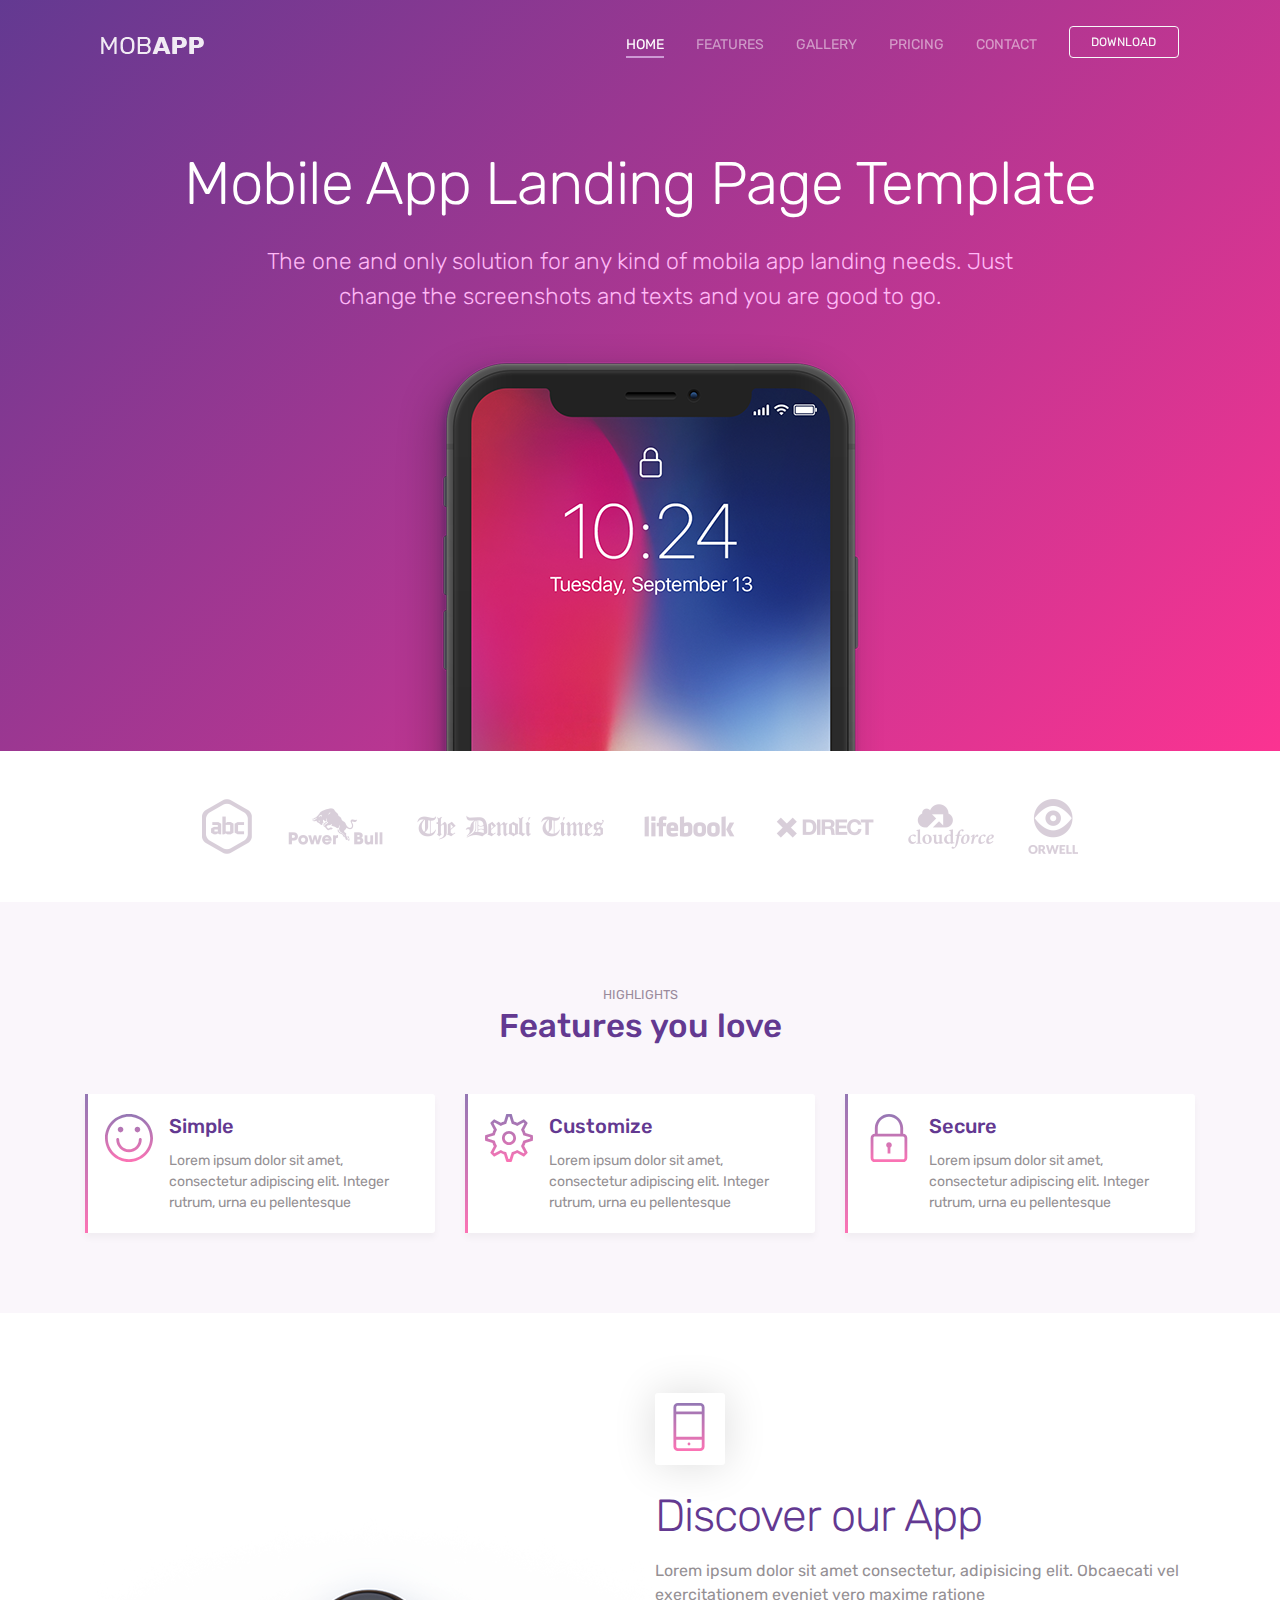
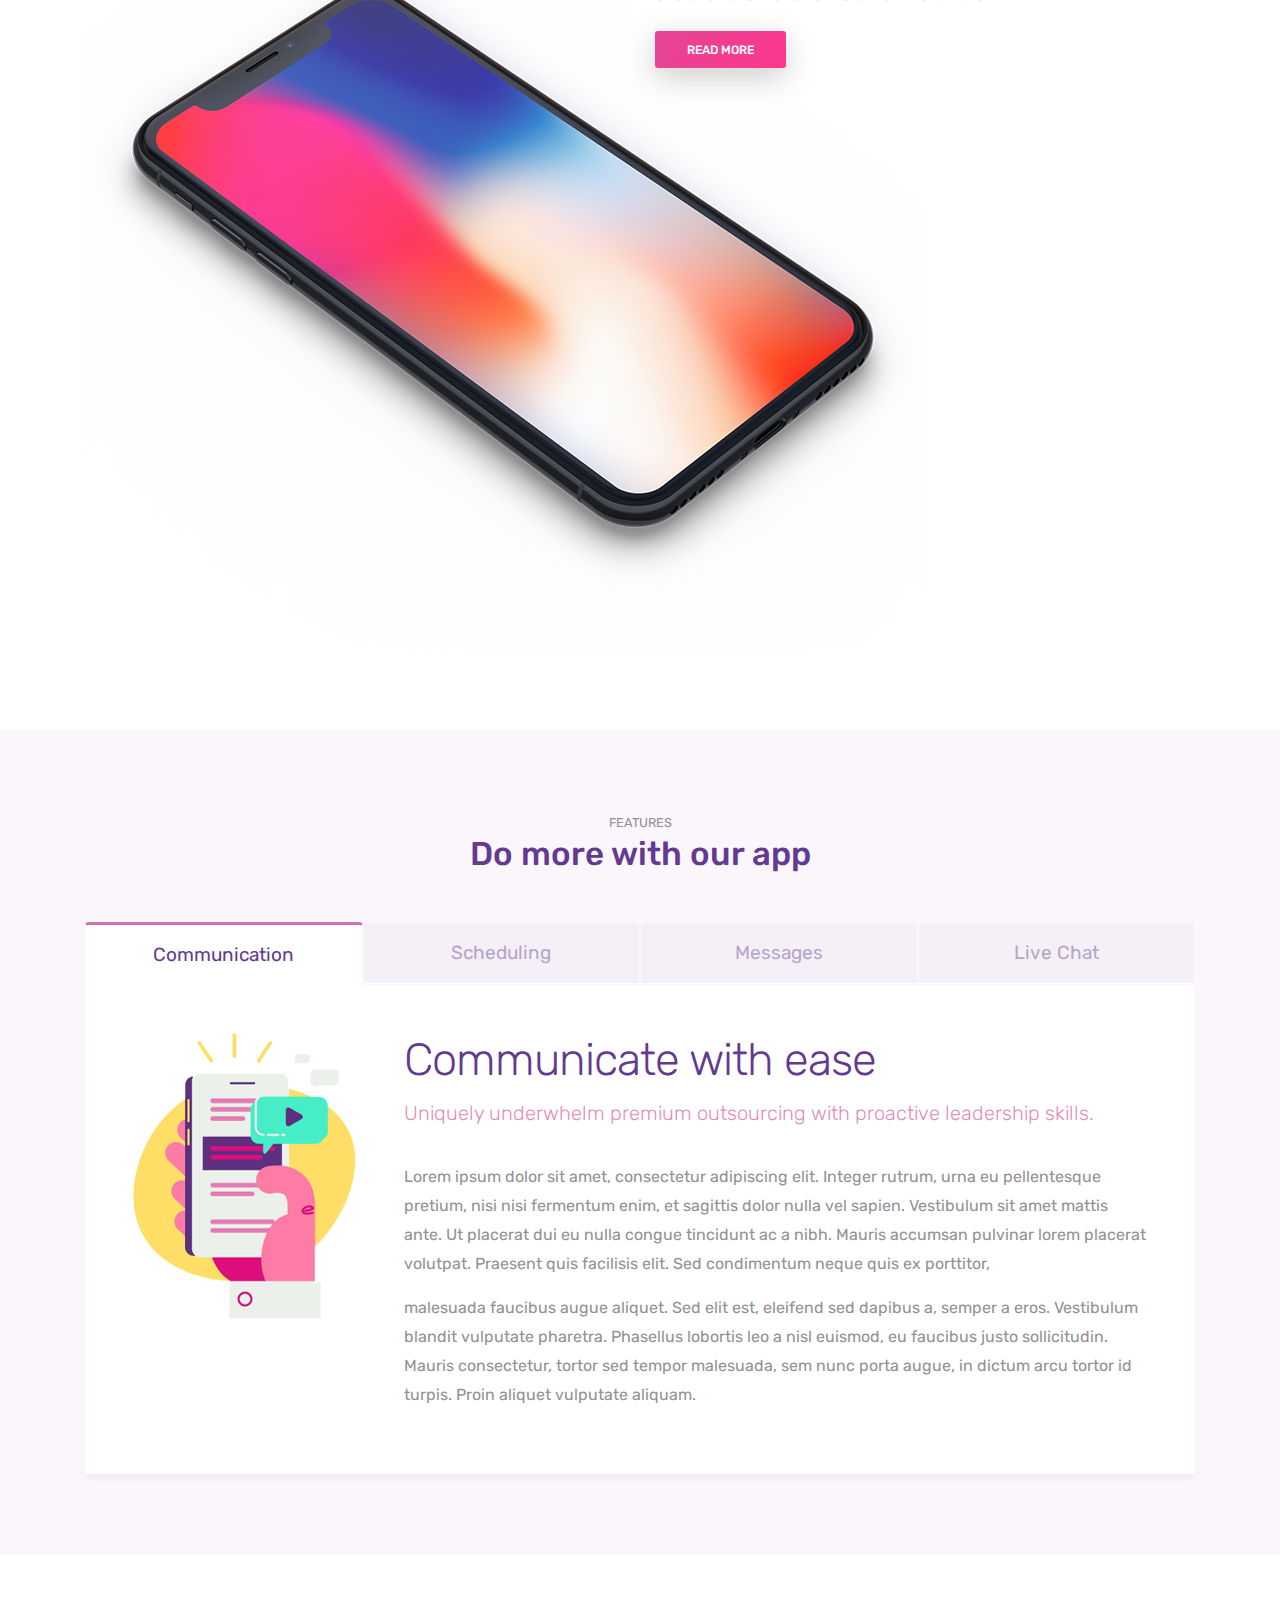
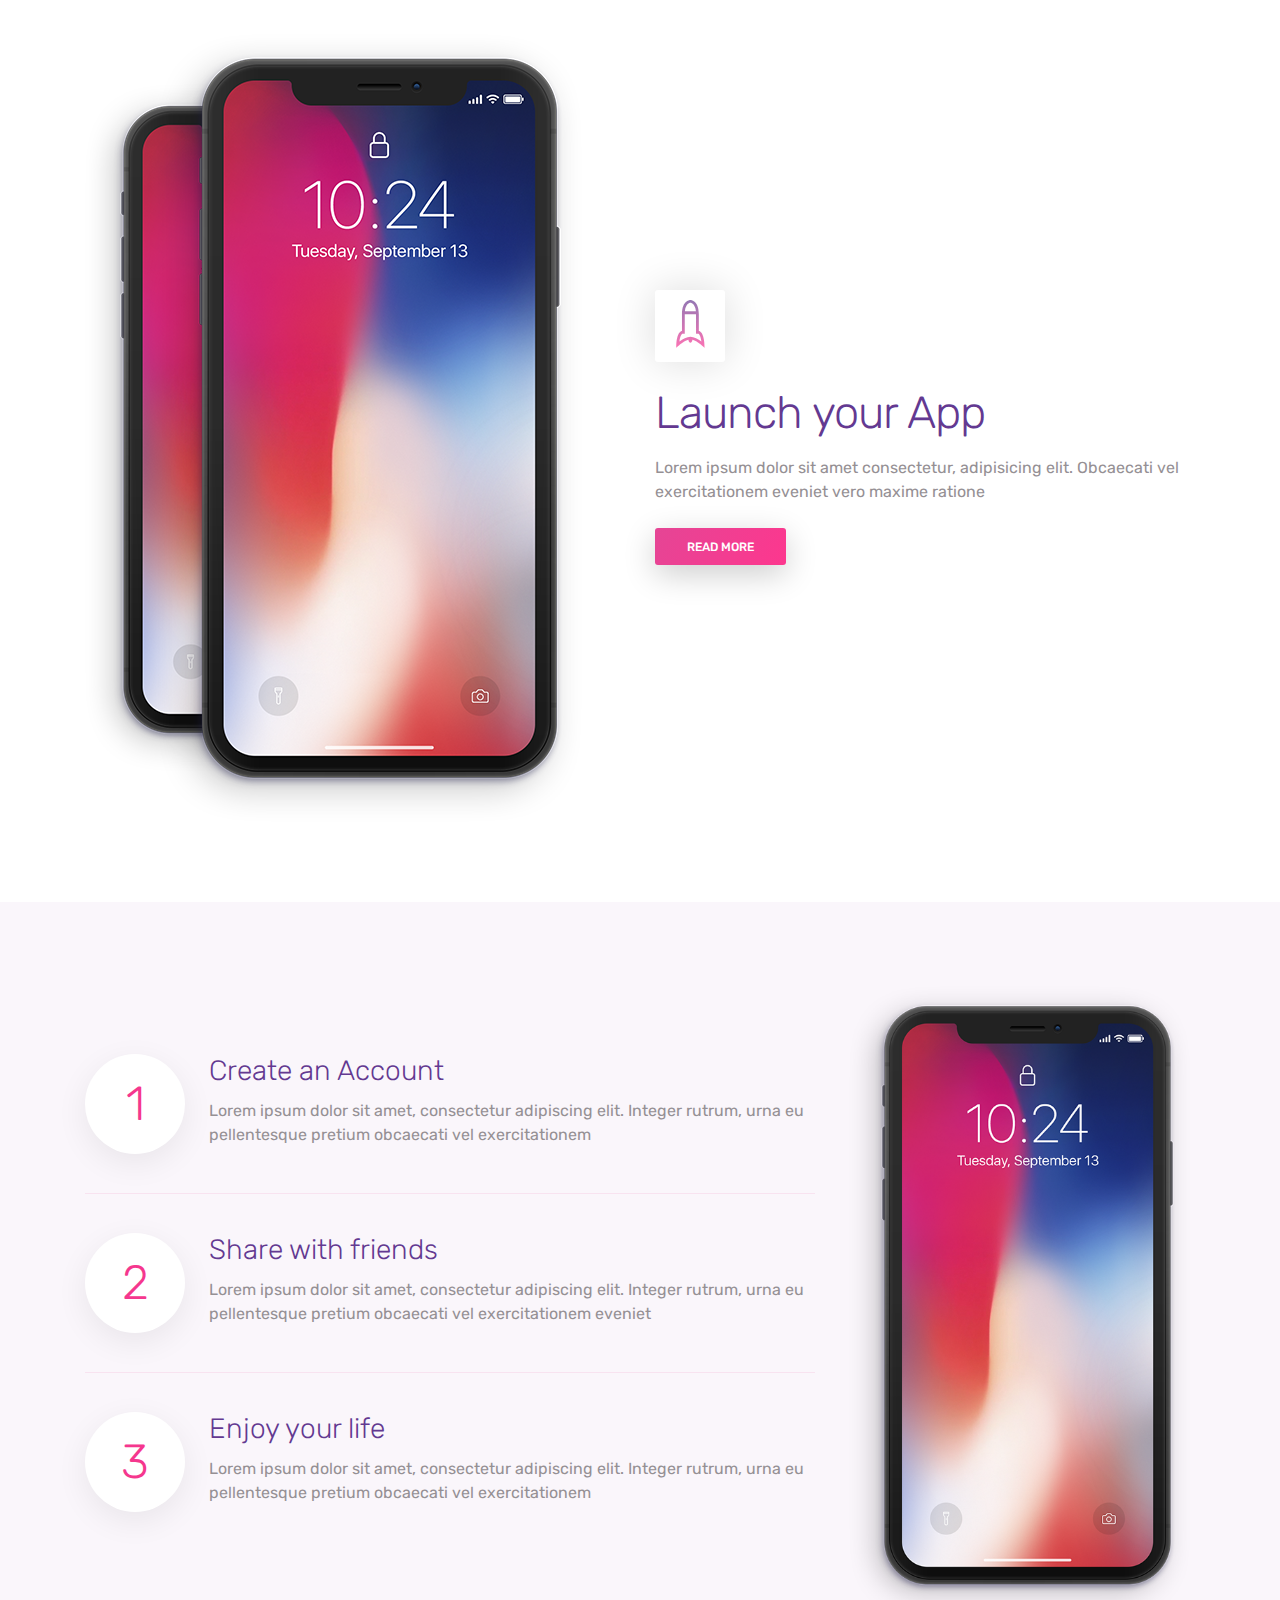
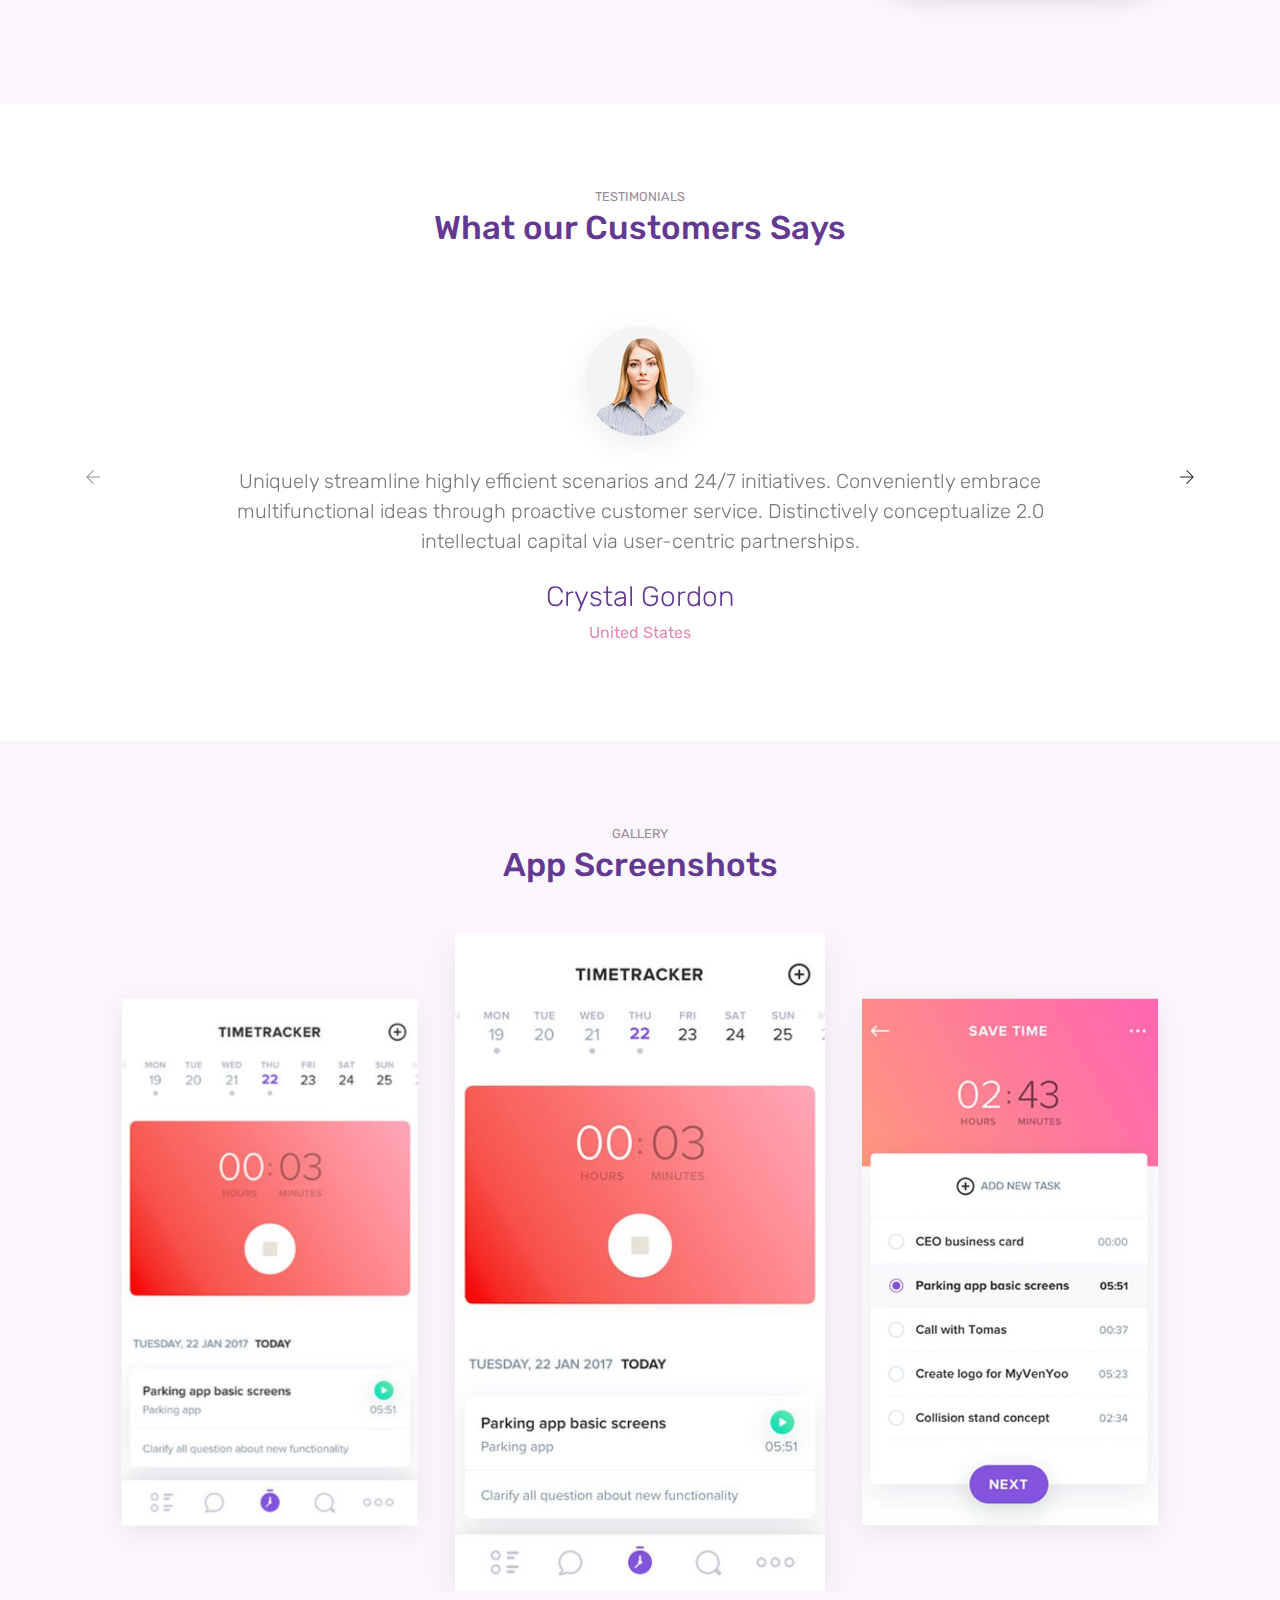
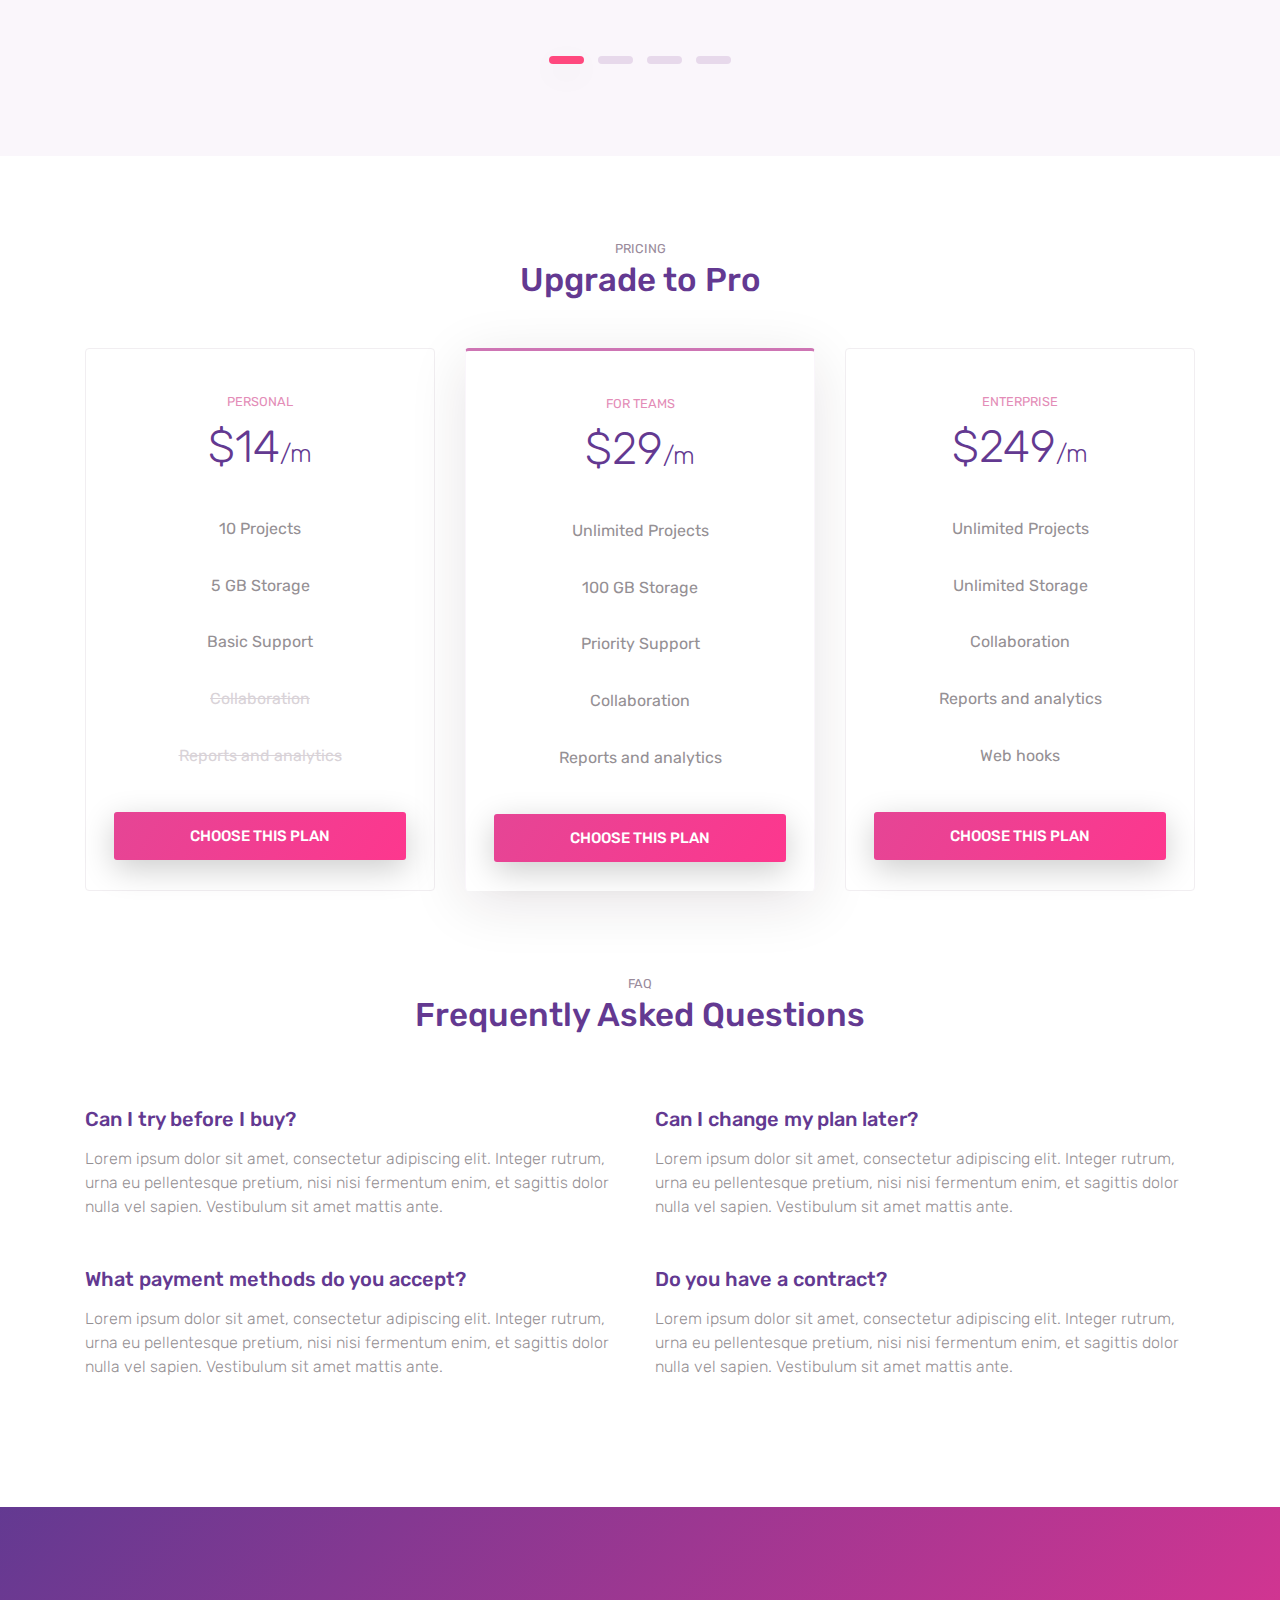
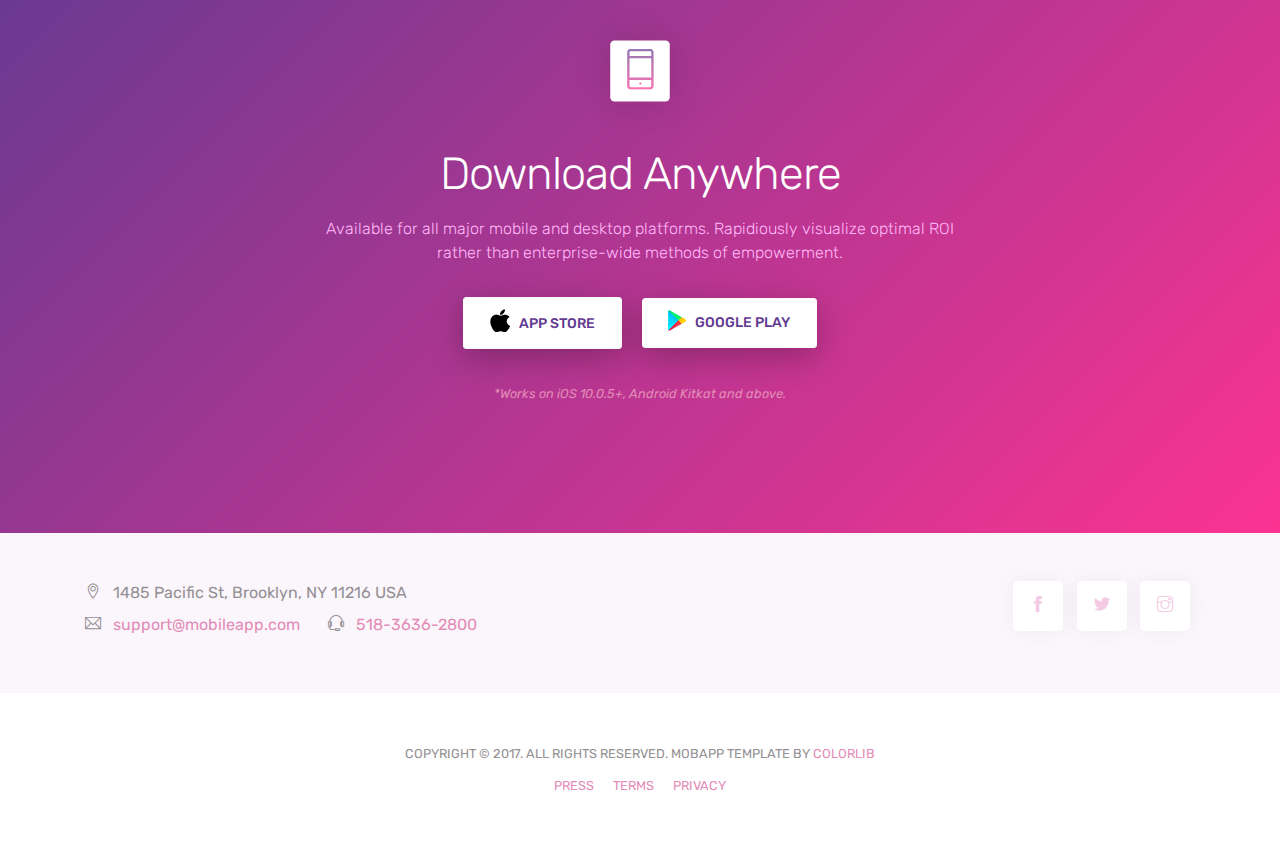
==== index.html @ cb09795a "updated" ====
<!doctype html>
<html lang="en">
<!--

Page    : index / MobApp
Version : 1.0
Author  : Colorlib
URI     : https://colorlib.com

 -->

<head>
    <title>MobApp - App Landing Page Template</title>
    <!-- Required meta tags -->
    <meta charset="utf-8">
    <meta name="viewport" content="width=device-width, initial-scale=1, shrink-to-fit=no">
    <meta name="description" content="Mobland - Mobile App Landing Page Template">
    <meta name="keywords" content="HTML5, bootstrap, mobile, app, landing, ios, android, responsive">

    <!-- Font -->
    <link rel="dns-prefetch" href="//fonts.googleapis.com">
    <link href="https://fonts.googleapis.com/css?family=Rubik:300,400,500" rel="stylesheet">

    <!-- Bootstrap CSS -->
    <link rel="stylesheet" href="css/bootstrap.min.css">
    <!-- Themify Icons -->
    <link rel="stylesheet" href="css/themify-icons.css">
    <!-- Owl carousel -->
    <link rel="stylesheet" href="css/owl.carousel.min.css">
    <!-- Main css -->
    <link href="css/style.css" rel="stylesheet">
</head>

<body data-spy="scroll" data-target="#navbar" data-offset="30">

    <!-- Nav Menu -->

    <div class="nav-menu fixed-top">
        <div class="container">
            <div class="row">
                <div class="col-md-12">
                    <nav class="navbar navbar-dark navbar-expand-lg">
                        <a class="navbar-brand" href="index.html"><img src="images/logo.png" class="img-fluid" alt="logo"></a> <button class="navbar-toggler" type="button" data-toggle="collapse" data-target="#navbar" aria-controls="navbar" aria-expanded="false" aria-label="Toggle navigation"> <span class="navbar-toggler-icon"></span> </button>
                        <div class="collapse navbar-collapse" id="navbar">
                            <ul class="navbar-nav ml-auto">
                                <li class="nav-item"> <a class="nav-link active" href="#home">HOME <span class="sr-only">(current)</span></a> </li>
                                <li class="nav-item"> <a class="nav-link" href="#features">FEATURES</a> </li>
                                <li class="nav-item"> <a class="nav-link" href="#gallery">GALLERY</a> </li>
                                <li class="nav-item"> <a class="nav-link" href="#pricing">PRICING</a> </li>
                                <li class="nav-item"> <a class="nav-link" href="#contact">CONTACT</a> </li>
                                <li class="nav-item"><a href="#" class="btn btn-outline-light my-3 my-sm-0 ml-lg-3">Download</a></li>
                            </ul>
                        </div>
                    </nav>
                </div>
            </div>
        </div>
    </div>


    <header class="bg-gradient" id="home">
        <div class="container mt-5">
            <h1>Mobile App Landing Page Template</h1>
            <p class="tagline">The one and only solution for any kind of mobila app landing needs. Just change the screenshots and texts and you are good to go. </p>
        </div>
        <div class="img-holder mt-3"><img src="images/iphonex.png" alt="phone" class="img-fluid"></div>
    </header>

    <div class="client-logos my-5">
        <div class="container text-center">
            <img src="images/client-logos.png" alt="client logos" class="img-fluid">
        </div>
    </div>

    <div class="section light-bg" id="features">


        <div class="container">

            <div class="section-title">
                <small>HIGHLIGHTS</small>
                <h3>Features you love</h3>
            </div>


            <div class="row">
                <div class="col-12 col-lg-4">
                    <div class="card features">
                        <div class="card-body">
                            <div class="media">
                                <span class="ti-face-smile gradient-fill ti-3x mr-3"></span>
                                <div class="media-body">
                                    <h4 class="card-title">Simple</h4>
                                    <p class="card-text">Lorem ipsum dolor sit amet, consectetur adipiscing elit. Integer rutrum, urna eu pellentesque </p>
                                </div>
                            </div>
                        </div>
                    </div>
                </div>
                <div class="col-12 col-lg-4">
                    <div class="card features">
                        <div class="card-body">
                            <div class="media">
                                <span class="ti-settings gradient-fill ti-3x mr-3"></span>
                                <div class="media-body">
                                    <h4 class="card-title">Customize</h4>
                                    <p class="card-text">Lorem ipsum dolor sit amet, consectetur adipiscing elit. Integer rutrum, urna eu pellentesque </p>
                                </div>
                            </div>
                        </div>
                    </div>
                </div>
                <div class="col-12 col-lg-4">
                    <div class="card features">
                        <div class="card-body">
                            <div class="media">
                                <span class="ti-lock gradient-fill ti-3x mr-3"></span>
                                <div class="media-body">
                                    <h4 class="card-title">Secure</h4>
                                    <p class="card-text">Lorem ipsum dolor sit amet, consectetur adipiscing elit. Integer rutrum, urna eu pellentesque </p>
                                </div>
                            </div>
                        </div>
                    </div>
                </div>
            </div>

        </div>



    </div>
    <!-- // end .section -->
    <div class="section">

        <div class="container">
            <div class="row">
                <div class="col-lg-6 offset-lg-6">
                    <div class="box-icon"><span class="ti-mobile gradient-fill ti-3x"></span></div>
                    <h2>Discover our App</h2>
                    <p class="mb-4">Lorem ipsum dolor sit amet consectetur, adipisicing elit. Obcaecati vel exercitationem eveniet vero maxime ratione </p>
                    <a href="#" class="btn btn-primary">Read more</a>
                </div>
            </div>
            <div class="perspective-phone">
                <img src="images/perspective.png" alt="perspective phone" class="img-fluid">
            </div>
        </div>

    </div>
    <!-- // end .section -->


    <div class="section light-bg">
        <div class="container">
            <div class="section-title">
                <small>FEATURES</small>
                <h3>Do more with our app</h3>
            </div>

            <ul class="nav nav-tabs nav-justified" role="tablist">
                <li class="nav-item">
                    <a class="nav-link active" data-toggle="tab" href="#communication">Communication</a>
                </li>
                <li class="nav-item">
                    <a class="nav-link" data-toggle="tab" href="#schedule">Scheduling</a>
                </li>
                <li class="nav-item">
                    <a class="nav-link" data-toggle="tab" href="#messages">Messages</a>
                </li>
                <li class="nav-item">
                    <a class="nav-link" data-toggle="tab" href="#livechat">Live Chat</a>
                </li>
            </ul>
            <div class="tab-content">
                <div class="tab-pane fade show active" id="communication">
                    <div class="d-flex flex-column flex-lg-row">
                        <img src="images/graphic.png" alt="graphic" class="img-fluid rounded align-self-start mr-lg-5 mb-5 mb-lg-0">
                        <div>

                            <h2>Communicate with ease</h2>
                            <p class="lead">Uniquely underwhelm premium outsourcing with proactive leadership skills. </p>
                            <p>Lorem ipsum dolor sit amet, consectetur adipiscing elit. Integer rutrum, urna eu pellentesque pretium, nisi nisi fermentum enim, et sagittis dolor nulla vel sapien. Vestibulum sit amet mattis ante. Ut placerat dui eu nulla
                                congue tincidunt ac a nibh. Mauris accumsan pulvinar lorem placerat volutpat. Praesent quis facilisis elit. Sed condimentum neque quis ex porttitor,
                            </p>
                            <p> malesuada faucibus augue aliquet. Sed elit est, eleifend sed dapibus a, semper a eros. Vestibulum blandit vulputate pharetra. Phasellus lobortis leo a nisl euismod, eu faucibus justo sollicitudin. Mauris consectetur, tortor
                                sed tempor malesuada, sem nunc porta augue, in dictum arcu tortor id turpis. Proin aliquet vulputate aliquam.
                            </p>
                        </div>
                    </div>
                </div>
                <div class="tab-pane fade" id="schedule">
                    <div class="d-flex flex-column flex-lg-row">
                        <div>
                            <h2>Scheduling when you want</h2>
                            <p class="lead">Uniquely underwhelm premium outsourcing with proactive leadership skills. </p>
                            <p>Lorem ipsum dolor sit amet, consectetur adipiscing elit. Integer rutrum, urna eu pellentesque pretium, nisi nisi fermentum enim, et sagittis dolor nulla vel sapien. Vestibulum sit amet mattis ante. Ut placerat dui eu nulla
                                congue tincidunt ac a nibh. Mauris accumsan pulvinar lorem placerat volutpat. Praesent quis facilisis elit. Sed condimentum neque quis ex porttitor,
                            </p>
                            <p> malesuada faucibus augue aliquet. Sed elit est, eleifend sed dapibus a, semper a eros. Vestibulum blandit vulputate pharetra. Phasellus lobortis leo a nisl euismod, eu faucibus justo sollicitudin. Mauris consectetur, tortor
                                sed tempor malesuada, sem nunc porta augue, in dictum arcu tortor id turpis. Proin aliquet vulputate aliquam.
                            </p>
                        </div>
                        <img src="images/graphic.png" alt="graphic" class="img-fluid rounded align-self-start mr-lg-5 mb-5 mb-lg-0">
                    </div>
                </div>
                <div class="tab-pane fade" id="messages">
                    <div class="d-flex flex-column flex-lg-row">
                        <img src="images/graphic.png" alt="graphic" class="img-fluid rounded align-self-start mr-lg-5 mb-5 mb-lg-0">
                        <div>
                            <h2>Realtime Messaging service</h2>
                            <p class="lead">Uniquely underwhelm premium outsourcing with proactive leadership skills. </p>
                            <p>Lorem ipsum dolor sit amet, consectetur adipiscing elit. Integer rutrum, urna eu pellentesque pretium, nisi nisi fermentum enim, et sagittis dolor nulla vel sapien. Vestibulum sit amet mattis ante. Ut placerat dui eu nulla
                                congue tincidunt ac a nibh. Mauris accumsan pulvinar lorem placerat volutpat. Praesent quis facilisis elit. Sed condimentum neque quis ex porttitor,
                            </p>
                            <p> malesuada faucibus augue aliquet. Sed elit est, eleifend sed dapibus a, semper a eros. Vestibulum blandit vulputate pharetra. Phasellus lobortis leo a nisl euismod, eu faucibus justo sollicitudin. Mauris consectetur, tortor
                                sed tempor malesuada, sem nunc porta augue, in dictum arcu tortor id turpis. Proin aliquet vulputate aliquam.
                            </p>
                        </div>
                    </div>
                </div>
                <div class="tab-pane fade" id="livechat">
                    <div class="d-flex flex-column flex-lg-row">
                        <div>
                            <h2>Live chat when you needed</h2>
                            <p class="lead">Uniquely underwhelm premium outsourcing with proactive leadership skills. </p>
                            <p>Lorem ipsum dolor sit amet, consectetur adipiscing elit. Integer rutrum, urna eu pellentesque pretium, nisi nisi fermentum enim, et sagittis dolor nulla vel sapien. Vestibulum sit amet mattis ante. Ut placerat dui eu nulla
                                congue tincidunt ac a nibh. Mauris accumsan pulvinar lorem placerat volutpat. Praesent quis facilisis elit. Sed condimentum neque quis ex porttitor,
                            </p>
                            <p> malesuada faucibus augue aliquet. Sed elit est, eleifend sed dapibus a, semper a eros. Vestibulum blandit vulputate pharetra. Phasellus lobortis leo a nisl euismod, eu faucibus justo sollicitudin. Mauris consectetur, tortor
                                sed tempor malesuada, sem nunc porta augue, in dictum arcu tortor id turpis. Proin aliquet vulputate aliquam.
                            </p>
                        </div>
                        <img src="images/graphic.png" alt="graphic" class="img-fluid rounded align-self-start mr-lg-5 mb-5 mb-lg-0">
                    </div>
                </div>
            </div>


        </div>
    </div>
    <!-- // end .section -->

    <div class="section">

        <div class="container">
            <div class="row">
                <div class="col-md-6">
                    <img src="images/dualphone.png" alt="dual phone" class="img-fluid">
                </div>
                <div class="col-md-6 d-flex align-items-center">
                    <div>
                        <div class="box-icon"><span class="ti-rocket gradient-fill ti-3x"></span></div>
                        <h2>Launch your App</h2>
                        <p class="mb-4">Lorem ipsum dolor sit amet consectetur, adipisicing elit. Obcaecati vel exercitationem eveniet vero maxime ratione </p>
                        <a href="#" class="btn btn-primary">Read more</a></div>
                </div>
            </div>

        </div>

    </div>
    <!-- // end .section -->


    <div class="section light-bg">

        <div class="container">
            <div class="row">
                <div class="col-md-8 d-flex align-items-center">
                    <ul class="list-unstyled ui-steps">
                        <li class="media">
                            <div class="circle-icon mr-4">1</div>
                            <div class="media-body">
                                <h5>Create an Account</h5>
                                <p>Lorem ipsum dolor sit amet, consectetur adipiscing elit. Integer rutrum, urna eu pellentesque pretium obcaecati vel exercitationem </p>
                            </div>
                        </li>
                        <li class="media my-4">
                            <div class="circle-icon mr-4">2</div>
                            <div class="media-body">
                                <h5>Share with friends</h5>
                                <p>Lorem ipsum dolor sit amet, consectetur adipiscing elit. Integer rutrum, urna eu pellentesque pretium obcaecati vel exercitationem eveniet</p>
                            </div>
                        </li>
                        <li class="media">
                            <div class="circle-icon mr-4">3</div>
                            <div class="media-body">
                                <h5>Enjoy your life</h5>
                                <p>Lorem ipsum dolor sit amet, consectetur adipiscing elit. Integer rutrum, urna eu pellentesque pretium obcaecati vel exercitationem </p>
                            </div>
                        </li>
                    </ul>
                </div>
                <div class="col-md-4">
                    <img src="images/iphonex.png" alt="iphone" class="img-fluid">
                </div>

            </div>

        </div>

    </div>
    <!-- // end .section -->


    <div class="section">
        <div class="container">
            <div class="section-title">
                <small>TESTIMONIALS</small>
                <h3>What our Customers Says</h3>
            </div>

            <div class="testimonials owl-carousel">
                <div class="testimonials-single">
                    <img src="images/client.png" alt="client" class="client-img">
                    <blockquote class="blockquote">Uniquely streamline highly efficient scenarios and 24/7 initiatives. Conveniently embrace multifunctional ideas through proactive customer service. Distinctively conceptualize 2.0 intellectual capital via user-centric partnerships.</blockquote>
                    <h5 class="mt-4 mb-2">Crystal Gordon</h5>
                    <p class="text-primary">United States</p>
                </div>
                <div class="testimonials-single">
                    <img src="images/client.png" alt="client" class="client-img">
                    <blockquote class="blockquote">Uniquely streamline highly efficient scenarios and 24/7 initiatives. Conveniently embrace multifunctional ideas through proactive customer service. Distinctively conceptualize 2.0 intellectual capital via user-centric partnerships.</blockquote>
                    <h5 class="mt-4 mb-2">Crystal Gordon</h5>
                    <p class="text-primary">United States</p>
                </div>
                <div class="testimonials-single">
                    <img src="images/client.png" alt="client" class="client-img">
                    <blockquote class="blockquote">Uniquely streamline highly efficient scenarios and 24/7 initiatives. Conveniently embrace multifunctional ideas through proactive customer service. Distinctively conceptualize 2.0 intellectual capital via user-centric partnerships.</blockquote>
                    <h5 class="mt-4 mb-2">Crystal Gordon</h5>
                    <p class="text-primary">United States</p>
                </div>
            </div>

        </div>

    </div>
    <!-- // end .section -->


    <div class="section light-bg" id="gallery">
        <div class="container">
            <div class="section-title">
                <small>GALLERY</small>
                <h3>App Screenshots</h3>
            </div>

            <div class="img-gallery owl-carousel owl-theme">
                <img src="images/screen1.jpg" alt="image">
                <img src="images/screen2.jpg" alt="image">
                <img src="images/screen3.jpg" alt="image">
                <img src="images/screen1.jpg" alt="image">
            </div>

        </div>

    </div>
    <!-- // end .section -->





    <div class="section" id="pricing">
        <div class="container">
            <div class="section-title">
                <small>PRICING</small>
                <h3>Upgrade to Pro</h3>
            </div>

            <div class="card-deck">
                <div class="card pricing">
                    <div class="card-head">
                        <small class="text-primary">PERSONAL</small>
                        <span class="price">$14<sub>/m</sub></span>
                    </div>
                    <ul class="list-group list-group-flush">
                        <div class="list-group-item">10 Projects</div>
                        <div class="list-group-item">5 GB Storage</div>
                        <div class="list-group-item">Basic Support</div>
                        <div class="list-group-item"><del>Collaboration</del></div>
                        <div class="list-group-item"><del>Reports and analytics</del></div>
                    </ul>
                    <div class="card-body">
                        <a href="#" class="btn btn-primary btn-lg btn-block">Choose this Plan</a>
                    </div>
                </div>
                <div class="card pricing popular">
                    <div class="card-head">
                        <small class="text-primary">FOR TEAMS</small>
                        <span class="price">$29<sub>/m</sub></span>
                    </div>
                    <ul class="list-group list-group-flush">
                        <div class="list-group-item">Unlimited Projects</div>
                        <div class="list-group-item">100 GB Storage</div>
                        <div class="list-group-item">Priority Support</div>
                        <div class="list-group-item">Collaboration</div>
                        <div class="list-group-item">Reports and analytics</div>
                    </ul>
                    <div class="card-body">
                        <a href="#" class="btn btn-primary btn-lg btn-block">Choose this Plan</a>
                    </div>
                </div>
                <div class="card pricing">
                    <div class="card-head">
                        <small class="text-primary">ENTERPRISE</small>
                        <span class="price">$249<sub>/m</sub></span>
                    </div>
                    <ul class="list-group list-group-flush">
                        <div class="list-group-item">Unlimited Projects</div>
                        <div class="list-group-item">Unlimited Storage</div>
                        <div class="list-group-item">Collaboration</div>
                        <div class="list-group-item">Reports and analytics</div>
                        <div class="list-group-item">Web hooks</div>
                    </ul>
                    <div class="card-body">
                        <a href="#" class="btn btn-primary btn-lg btn-block">Choose this Plan</a>
                    </div>
                </div>
            </div>
            <!-- // end .pricing -->


        </div>

    </div>
    <!-- // end .section -->


    <div class="section pt-0">
        <div class="container">
            <div class="section-title">
                <small>FAQ</small>
                <h3>Frequently Asked Questions</h3>
            </div>

            <div class="row pt-4">
                <div class="col-md-6">
                    <h4 class="mb-3">Can I try before I buy?</h4>
                    <p class="light-font mb-5">Lorem ipsum dolor sit amet, consectetur adipiscing elit. Integer rutrum, urna eu pellentesque pretium, nisi nisi fermentum enim, et sagittis dolor nulla vel sapien. Vestibulum sit amet mattis ante. </p>
                    <h4 class="mb-3">What payment methods do you accept?</h4>
                    <p class="light-font mb-5">Lorem ipsum dolor sit amet, consectetur adipiscing elit. Integer rutrum, urna eu pellentesque pretium, nisi nisi fermentum enim, et sagittis dolor nulla vel sapien. Vestibulum sit amet mattis ante. </p>

                </div>
                <div class="col-md-6">
                    <h4 class="mb-3">Can I change my plan later?</h4>
                    <p class="light-font mb-5">Lorem ipsum dolor sit amet, consectetur adipiscing elit. Integer rutrum, urna eu pellentesque pretium, nisi nisi fermentum enim, et sagittis dolor nulla vel sapien. Vestibulum sit amet mattis ante. </p>
                    <h4 class="mb-3">Do you have a contract?</h4>
                    <p class="light-font mb-5">Lorem ipsum dolor sit amet, consectetur adipiscing elit. Integer rutrum, urna eu pellentesque pretium, nisi nisi fermentum enim, et sagittis dolor nulla vel sapien. Vestibulum sit amet mattis ante. </p>

                </div>
            </div>
        </div>

    </div>
    <!-- // end .section -->



    <div class="section bg-gradient">
        <div class="container">
            <div class="call-to-action">

                <div class="box-icon"><span class="ti-mobile gradient-fill ti-3x"></span></div>
                <h2>Download Anywhere</h2>
                <p class="tagline">Available for all major mobile and desktop platforms. Rapidiously visualize optimal ROI rather than enterprise-wide methods of empowerment. </p>
                <div class="my-4">

                    <a href="#" class="btn btn-light"><img src="images/appleicon.png" alt="icon"> App Store</a>
                    <a href="#" class="btn btn-light"><img src="images/playicon.png" alt="icon"> Google play</a>
                </div>
                <p class="text-primary"><small><i>*Works on iOS 10.0.5+, Android Kitkat and above. </i></small></p>
            </div>
        </div>

    </div>
    <!-- // end .section -->

    <div class="light-bg py-5" id="contact">
        <div class="container">
            <div class="row">
                <div class="col-lg-6 text-center text-lg-left">
                    <p class="mb-2"> <span class="ti-location-pin mr-2"></span> 1485 Pacific St, Brooklyn, NY 11216 USA</p>
                    <div class=" d-block d-sm-inline-block">
                        <p class="mb-2">
                            <span class="ti-email mr-2"></span> <a class="mr-4" href="mailto:support@mobileapp.com">support@mobileapp.com</a>
                        </p>
                    </div>
                    <div class="d-block d-sm-inline-block">
                        <p class="mb-0">
                            <span class="ti-headphone-alt mr-2"></span> <a href="tel:51836362800">518-3636-2800</a>
                        </p>
                    </div>

                </div>
                <div class="col-lg-6">
                    <div class="social-icons">
                        <a href="#"><span class="ti-facebook"></span></a>
                        <a href="#"><span class="ti-twitter-alt"></span></a>
                        <a href="#"><span class="ti-instagram"></span></a>
                    </div>
                </div>
            </div>

        </div>

    </div>
    <!-- // end .section -->
    <footer class="my-5 text-center">
        <!-- Copyright removal is not prohibited! -->
        <p class="mb-2"><small>COPYRIGHT © 2017. ALL RIGHTS RESERVED. MOBAPP TEMPLATE BY <a href="https://colorlib.com">COLORLIB</a></small></p>

        <small>
            <a href="#" class="m-2">PRESS</a>
            <a href="#" class="m-2">TERMS</a>
            <a href="#" class="m-2">PRIVACY</a>
        </small>
    </footer>

    <!-- jQuery and Bootstrap -->
    <script src="js/jquery-3.2.1.min.js"></script>
    <script src="js/bootstrap.bundle.min.js"></script>
    <!-- Plugins JS -->
    <script src="js/owl.carousel.min.js"></script>
    <!-- Custom JS -->
    <script src="js/script.js"></script>

</body>

</html>
---- css/themify-icons.css ----
@font-face {
    font-family: 'themify';
    src: url('../fonts/themify.eot?-fvbane');
    src: url('../fonts/themify.eot?#iefix-fvbane') format('embedded-opentype'), url('../fonts/themify.woff?-fvbane') format('woff'), url('../fonts/themify.ttf?-fvbane') format('truetype'), url('../fonts/themify.svg?-fvbane#themify') format('svg');
    font-weight: normal;
    font-style: normal;
}

[class^="ti-"],
[class*=" ti-"] {
    font-family: 'themify';
    speak: none;
    font-style: normal;
    font-weight: normal;
    font-variant: normal;
    text-transform: none;
    line-height: 1;
    /* Better Font Rendering =========== */
    -webkit-font-smoothing: antialiased;
    -moz-osx-font-smoothing: grayscale;
}

.ti-wand:before {
    content: "\e600";
}

.ti-volume:before {
    content: "\e601";
}

.ti-user:before {
    content: "\e602";
}

.ti-unlock:before {
    content: "\e603";
}

.ti-unlink:before {
    content: "\e604";
}

.ti-trash:before {
    content: "\e605";
}

.ti-thought:before {
    content: "\e606";
}

.ti-target:before {
    content: "\e607";
}

.ti-tag:before {
    content: "\e608";
}

.ti-tablet:before {
    content: "\e609";
}

.ti-star:before {
    content: "\e60a";
}

.ti-spray:before {
    content: "\e60b";
}

.ti-signal:before {
    content: "\e60c";
}

.ti-shopping-cart:before {
    content: "\e60d";
}

.ti-shopping-cart-full:before {
    content: "\e60e";
}

.ti-settings:before {
    content: "\e60f";
}

.ti-search:before {
    content: "\e610";
}

.ti-zoom-in:before {
    content: "\e611";
}

.ti-zoom-out:before {
    content: "\e612";
}

.ti-cut:before {
    content: "\e613";
}

.ti-ruler:before {
    content: "\e614";
}

.ti-ruler-pencil:before {
    content: "\e615";
}

.ti-ruler-alt:before {
    content: "\e616";
}

.ti-bookmark:before {
    content: "\e617";
}

.ti-bookmark-alt:before {
    content: "\e618";
}

.ti-reload:before {
    content: "\e619";
}

.ti-plus:before {
    content: "\e61a";
}

.ti-pin:before {
    content: "\e61b";
}

.ti-pencil:before {
    content: "\e61c";
}

.ti-pencil-alt:before {
    content: "\e61d";
}

.ti-paint-roller:before {
    content: "\e61e";
}

.ti-paint-bucket:before {
    content: "\e61f";
}

.ti-na:before {
    content: "\e620";
}

.ti-mobile:before {
    content: "\e621";
}

.ti-minus:before {
    content: "\e622";
}

.ti-medall:before {
    content: "\e623";
}

.ti-medall-alt:before {
    content: "\e624";
}

.ti-marker:before {
    content: "\e625";
}

.ti-marker-alt:before {
    content: "\e626";
}

.ti-arrow-up:before {
    content: "\e627";
}

.ti-arrow-right:before {
    content: "\e628";
}

.ti-arrow-left:before {
    content: "\e629";
}

.ti-arrow-down:before {
    content: "\e62a";
}

.ti-lock:before {
    content: "\e62b";
}

.ti-location-arrow:before {
    content: "\e62c";
}

.ti-link:before {
    content: "\e62d";
}

.ti-layout:before {
    content: "\e62e";
}

.ti-layers:before {
    content: "\e62f";
}

.ti-layers-alt:before {
    content: "\e630";
}

.ti-key:before {
    content: "\e631";
}

.ti-import:before {
    content: "\e632";
}

.ti-image:before {
    content: "\e633";
}

.ti-heart:before {
    content: "\e634";
}

.ti-heart-broken:before {
    content: "\e635";
}

.ti-hand-stop:before {
    content: "\e636";
}

.ti-hand-open:before {
    content: "\e637";
}

.ti-hand-drag:before {
    content: "\e638";
}

.ti-folder:before {
    content: "\e639";
}

.ti-flag:before {
    content: "\e63a";
}

.ti-flag-alt:before {
    content: "\e63b";
}

.ti-flag-alt-2:before {
    content: "\e63c";
}

.ti-eye:before {
    content: "\e63d";
}

.ti-export:before {
    content: "\e63e";
}

.ti-exchange-vertical:before {
    content: "\e63f";
}

.ti-desktop:before {
    content: "\e640";
}

.ti-cup:before {
    content: "\e641";
}

.ti-crown:before {
    content: "\e642";
}

.ti-comments:before {
    content: "\e643";
}

.ti-comment:before {
    content: "\e644";
}

.ti-comment-alt:before {
    content: "\e645";
}

.ti-close:before {
    content: "\e646";
}

.ti-clip:before {
    content: "\e647";
}

.ti-angle-up:before {
    content: "\e648";
}

.ti-angle-right:before {
    content: "\e649";
}

.ti-angle-left:before {
    content: "\e64a";
}

.ti-angle-down:before {
    content: "\e64b";
}

.ti-check:before {
    content: "\e64c";
}

.ti-check-box:before {
    content: "\e64d";
}

.ti-camera:before {
    content: "\e64e";
}

.ti-announcement:before {
    content: "\e64f";
}

.ti-brush:before {
    content: "\e650";
}

.ti-briefcase:before {
    content: "\e651";
}

.ti-bolt:before {
    content: "\e652";
}

.ti-bolt-alt:before {
    content: "\e653";
}

.ti-blackboard:before {
    content: "\e654";
}

.ti-bag:before {
    content: "\e655";
}

.ti-move:before {
    content: "\e656";
}

.ti-arrows-vertical:before {
    content: "\e657";
}

.ti-arrows-horizontal:before {
    content: "\e658";
}

.ti-fullscreen:before {
    content: "\e659";
}

.ti-arrow-top-right:before {
    content: "\e65a";
}

.ti-arrow-top-left:before {
    content: "\e65b";
}

.ti-arrow-circle-up:before {
    content: "\e65c";
}

.ti-arrow-circle-right:before {
    content: "\e65d";
}

.ti-arrow-circle-left:before {
    content: "\e65e";
}

.ti-arrow-circle-down:before {
    content: "\e65f";
}

.ti-angle-double-up:before {
    content: "\e660";
}

.ti-angle-double-right:before {
    content: "\e661";
}

.ti-angle-double-left:before {
    content: "\e662";
}

.ti-angle-double-down:before {
    content: "\e663";
}

.ti-zip:before {
    content: "\e664";
}

.ti-world:before {
    content: "\e665";
}

.ti-wheelchair:before {
    content: "\e666";
}

.ti-view-list:before {
    content: "\e667";
}

.ti-view-list-alt:before {
    content: "\e668";
}

.ti-view-grid:before {
    content: "\e669";
}

.ti-uppercase:before {
    content: "\e66a";
}

.ti-upload:before {
    content: "\e66b";
}

.ti-underline:before {
    content: "\e66c";
}

.ti-truck:before {
    content: "\e66d";
}

.ti-timer:before {
    content: "\e66e";
}

.ti-ticket:before {
    content: "\e66f";
}

.ti-thumb-up:before {
    content: "\e670";
}

.ti-thumb-down:before {
    content: "\e671";
}

.ti-text:before {
    content: "\e672";
}

.ti-stats-up:before {
    content: "\e673";
}

.ti-stats-down:before {
    content: "\e674";
}

.ti-split-v:before {
    content: "\e675";
}

.ti-split-h:before {
    content: "\e676";
}

.ti-smallcap:before {
    content: "\e677";
}

.ti-shine:before {
    content: "\e678";
}

.ti-shift-right:before {
    content: "\e679";
}

.ti-shift-left:before {
    content: "\e67a";
}

.ti-shield:before {
    content: "\e67b";
}

.ti-notepad:before {
    content: "\e67c";
}

.ti-server:before {
    content: "\e67d";
}

.ti-quote-right:before {
    content: "\e67e";
}

.ti-quote-left:before {
    content: "\e67f";
}

.ti-pulse:before {
    content: "\e680";
}

.ti-printer:before {
    content: "\e681";
}

.ti-power-off:before {
    content: "\e682";
}

.ti-plug:before {
    content: "\e683";
}

.ti-pie-chart:before {
    content: "\e684";
}

.ti-paragraph:before {
    content: "\e685";
}

.ti-panel:before {
    content: "\e686";
}

.ti-package:before {
    content: "\e687";
}

.ti-music:before {
    content: "\e688";
}

.ti-music-alt:before {
    content: "\e689";
}

.ti-mouse:before {
    content: "\e68a";
}

.ti-mouse-alt:before {
    content: "\e68b";
}

.ti-money:before {
    content: "\e68c";
}

.ti-microphone:before {
    content: "\e68d";
}

.ti-menu:before {
    content: "\e68e";
}

.ti-menu-alt:before {
    content: "\e68f";
}

.ti-map:before {
    content: "\e690";
}

.ti-map-alt:before {
    content: "\e691";
}

.ti-loop:before {
    content: "\e692";
}

.ti-location-pin:before {
    content: "\e693";
}

.ti-list:before {
    content: "\e694";
}

.ti-light-bulb:before {
    content: "\e695";
}

.ti-Italic:before {
    content: "\e696";
}

.ti-info:before {
    content: "\e697";
}

.ti-infinite:before {
    content: "\e698";
}

.ti-id-badge:before {
    content: "\e699";
}

.ti-hummer:before {
    content: "\e69a";
}

.ti-home:before {
    content: "\e69b";
}

.ti-help:before {
    content: "\e69c";
}

.ti-headphone:before {
    content: "\e69d";
}

.ti-harddrives:before {
    content: "\e69e";
}

.ti-harddrive:before {
    content: "\e69f";
}

.ti-gift:before {
    content: "\e6a0";
}

.ti-game:before {
    content: "\e6a1";
}

.ti-filter:before {
    content: "\e6a2";
}

.ti-files:before {
    content: "\e6a3";
}

.ti-file:before {
    content: "\e6a4";
}

.ti-eraser:before {
    content: "\e6a5";
}

.ti-envelope:before {
    content: "\e6a6";
}

.ti-download:before {
    content: "\e6a7";
}

.ti-direction:before {
    content: "\e6a8";
}

.ti-direction-alt:before {
    content: "\e6a9";
}

.ti-dashboard:before {
    content: "\e6aa";
}

.ti-control-stop:before {
    content: "\e6ab";
}

.ti-control-shuffle:before {
    content: "\e6ac";
}

.ti-control-play:before {
    content: "\e6ad";
}

.ti-control-pause:before {
    content: "\e6ae";
}

.ti-control-forward:before {
    content: "\e6af";
}

.ti-control-backward:before {
    content: "\e6b0";
}

.ti-cloud:before {
    content: "\e6b1";
}

.ti-cloud-up:before {
    content: "\e6b2";
}

.ti-cloud-down:before {
    content: "\e6b3";
}

.ti-clipboard:before {
    content: "\e6b4";
}

.ti-car:before {
    content: "\e6b5";
}

.ti-calendar:before {
    content: "\e6b6";
}

.ti-book:before {
    content: "\e6b7";
}

.ti-bell:before {
    content: "\e6b8";
}

.ti-basketball:before {
    content: "\e6b9";
}

.ti-bar-chart:before {
    content: "\e6ba";
}

.ti-bar-chart-alt:before {
    content: "\e6bb";
}

.ti-back-right:before {
    content: "\e6bc";
}

.ti-back-left:before {
    content: "\e6bd";
}

.ti-arrows-corner:before {
    content: "\e6be";
}

.ti-archive:before {
    content: "\e6bf";
}

.ti-anchor:before {
    content: "\e6c0";
}

.ti-align-right:before {
    content: "\e6c1";
}

.ti-align-left:before {
    content: "\e6c2";
}

.ti-align-justify:before {
    content: "\e6c3";
}

.ti-align-center:before {
    content: "\e6c4";
}

.ti-alert:before {
    content: "\e6c5";
}

.ti-alarm-clock:before {
    content: "\e6c6";
}

.ti-agenda:before {
    content: "\e6c7";
}

.ti-write:before {
    content: "\e6c8";
}

.ti-window:before {
    content: "\e6c9";
}

.ti-widgetized:before {
    content: "\e6ca";
}

.ti-widget:before {
    content: "\e6cb";
}

.ti-widget-alt:before {
    content: "\e6cc";
}

.ti-wallet:before {
    content: "\e6cd";
}

.ti-video-clapper:before {
    content: "\e6ce";
}

.ti-video-camera:before {
    content: "\e6cf";
}

.ti-vector:before {
    content: "\e6d0";
}

.ti-themify-logo:before {
    content: "\e6d1";
}

.ti-themify-favicon:before {
    content: "\e6d2";
}

.ti-themify-favicon-alt:before {
    content: "\e6d3";
}

.ti-support:before {
    content: "\e6d4";
}

.ti-stamp:before {
    content: "\e6d5";
}

.ti-split-v-alt:before {
    content: "\e6d6";
}

.ti-slice:before {
    content: "\e6d7";
}

.ti-shortcode:before {
    content: "\e6d8";
}

.ti-shift-right-alt:before {
    content: "\e6d9";
}

.ti-shift-left-alt:before {
    content: "\e6da";
}

.ti-ruler-alt-2:before {
    content: "\e6db";
}

.ti-receipt:before {
    content: "\e6dc";
}

.ti-pin2:before {
    content: "\e6dd";
}

.ti-pin-alt:before {
    content: "\e6de";
}

.ti-pencil-alt2:before {
    content: "\e6df";
}

.ti-palette:before {
    content: "\e6e0";
}

.ti-more:before {
    content: "\e6e1";
}

.ti-more-alt:before {
    content: "\e6e2";
}

.ti-microphone-alt:before {
    content: "\e6e3";
}

.ti-magnet:before {
    content: "\e6e4";
}

.ti-line-double:before {
    content: "\e6e5";
}

.ti-line-dotted:before {
    content: "\e6e6";
}

.ti-line-dashed:before {
    content: "\e6e7";
}

.ti-layout-width-full:before {
    content: "\e6e8";
}

.ti-layout-width-default:before {
    content: "\e6e9";
}

.ti-layout-width-default-alt:before {
    content: "\e6ea";
}

.ti-layout-tab:before {
    content: "\e6eb";
}

.ti-layout-tab-window:before {
    content: "\e6ec";
}

.ti-layout-tab-v:before {
    content: "\e6ed";
}

.ti-layout-tab-min:before {
    content: "\e6ee";
}

.ti-layout-slider:before {
    content: "\e6ef";
}

.ti-layout-slider-alt:before {
    content: "\e6f0";
}

.ti-layout-sidebar-right:before {
    content: "\e6f1";
}

.ti-layout-sidebar-none:before {
    content: "\e6f2";
}

.ti-layout-sidebar-left:before {
    content: "\e6f3";
}

.ti-layout-placeholder:before {
    content: "\e6f4";
}

.ti-layout-menu:before {
    content: "\e6f5";
}

.ti-layout-menu-v:before {
    content: "\e6f6";
}

.ti-layout-menu-separated:before {
    content: "\e6f7";
}

.ti-layout-menu-full:before {
    content: "\e6f8";
}

.ti-layout-media-right-alt:before {
    content: "\e6f9";
}

.ti-layout-media-right:before {
    content: "\e6fa";
}

.ti-layout-media-overlay:before {
    content: "\e6fb";
}

.ti-layout-media-overlay-alt:before {
    content: "\e6fc";
}

.ti-layout-media-overlay-alt-2:before {
    content: "\e6fd";
}

.ti-layout-media-left-alt:before {
    content: "\e6fe";
}

.ti-layout-media-left:before {
    content: "\e6ff";
}

.ti-layout-media-center-alt:before {
    content: "\e700";
}

.ti-layout-media-center:before {
    content: "\e701";
}

.ti-layout-list-thumb:before {
    content: "\e702";
}

.ti-layout-list-thumb-alt:before {
    content: "\e703";
}

.ti-layout-list-post:before {
    content: "\e704";
}

.ti-layout-list-large-image:before {
    content: "\e705";
}

.ti-layout-line-solid:before {
    content: "\e706";
}

.ti-layout-grid4:before {
    content: "\e707";
}

.ti-layout-grid3:before {
    content: "\e708";
}

.ti-layout-grid2:before {
    content: "\e709";
}

.ti-layout-grid2-thumb:before {
    content: "\e70a";
}

.ti-layout-cta-right:before {
    content: "\e70b";
}

.ti-layout-cta-left:before {
    content: "\e70c";
}

.ti-layout-cta-center:before {
    content: "\e70d";
}

.ti-layout-cta-btn-right:before {
    content: "\e70e";
}

.ti-layout-cta-btn-left:before {
    content: "\e70f";
}

.ti-layout-column4:before {
    content: "\e710";
}

.ti-layout-column3:before {
    content: "\e711";
}

.ti-layout-column2:before {
    content: "\e712";
}

.ti-layout-accordion-separated:before {
    content: "\e713";
}

.ti-layout-accordion-merged:before {
    content: "\e714";
}

.ti-layout-accordion-list:before {
    content: "\e715";
}

.ti-ink-pen:before {
    content: "\e716";
}

.ti-info-alt:before {
    content: "\e717";
}

.ti-help-alt:before {
    content: "\e718";
}

.ti-headphone-alt:before {
    content: "\e719";
}

.ti-hand-point-up:before {
    content: "\e71a";
}

.ti-hand-point-right:before {
    content: "\e71b";
}

.ti-hand-point-left:before {
    content: "\e71c";
}

.ti-hand-point-down:before {
    content: "\e71d";
}

.ti-gallery:before {
    content: "\e71e";
}

.ti-face-smile:before {
    content: "\e71f";
}

.ti-face-sad:before {
    content: "\e720";
}

.ti-credit-card:before {
    content: "\e721";
}

.ti-control-skip-forward:before {
    content: "\e722";
}

.ti-control-skip-backward:before {
    content: "\e723";
}

.ti-control-record:before {
    content: "\e724";
}

.ti-control-eject:before {
    content: "\e725";
}

.ti-comments-smiley:before {
    content: "\e726";
}

.ti-brush-alt:before {
    content: "\e727";
}

.ti-youtube:before {
    content: "\e728";
}

.ti-vimeo:before {
    content: "\e729";
}

.ti-twitter:before {
    content: "\e72a";
}

.ti-time:before {
    content: "\e72b";
}

.ti-tumblr:before {
    content: "\e72c";
}

.ti-skype:before {
    content: "\e72d";
}

.ti-share:before {
    content: "\e72e";
}

.ti-share-alt:before {
    content: "\e72f";
}

.ti-rocket:before {
    content: "\e730";
}

.ti-pinterest:before {
    content: "\e731";
}

.ti-new-window:before {
    content: "\e732";
}

.ti-microsoft:before {
    content: "\e733";
}

.ti-list-ol:before {
    content: "\e734";
}

.ti-linkedin:before {
    content: "\e735";
}

.ti-layout-sidebar-2:before {
    content: "\e736";
}

.ti-layout-grid4-alt:before {
    content: "\e737";
}

.ti-layout-grid3-alt:before {
    content: "\e738";
}

.ti-layout-grid2-alt:before {
    content: "\e739";
}

.ti-layout-column4-alt:before {
    content: "\e73a";
}

.ti-layout-column3-alt:before {
    content: "\e73b";
}

.ti-layout-column2-alt:before {
    content: "\e73c";
}

.ti-instagram:before {
    content: "\e73d";
}

.ti-google:before {
    content: "\e73e";
}

.ti-github:before {
    content: "\e73f";
}

.ti-flickr:before {
    content: "\e740";
}

.ti-facebook:before {
    content: "\e741";
}

.ti-dropbox:before {
    content: "\e742";
}

.ti-dribbble:before {
    content: "\e743";
}

.ti-apple:before {
    content: "\e744";
}

.ti-android:before {
    content: "\e745";
}

.ti-save:before {
    content: "\e746";
}

.ti-save-alt:before {
    content: "\e747";
}

.ti-yahoo:before {
    content: "\e748";
}

.ti-wordpress:before {
    content: "\e749";
}

.ti-vimeo-alt:before {
    content: "\e74a";
}

.ti-twitter-alt:before {
    content: "\e74b";
}

.ti-tumblr-alt:before {
    content: "\e74c";
}

.ti-trello:before {
    content: "\e74d";
}

.ti-stack-overflow:before {
    content: "\e74e";
}

.ti-soundcloud:before {
    content: "\e74f";
}

.ti-sharethis:before {
    content: "\e750";
}

.ti-sharethis-alt:before {
    content: "\e751";
}

.ti-reddit:before {
    content: "\e752";
}

.ti-pinterest-alt:before {
    content: "\e753";
}

.ti-microsoft-alt:before {
    content: "\e754";
}

.ti-linux:before {
    content: "\e755";
}

.ti-jsfiddle:before {
    content: "\e756";
}

.ti-joomla:before {
    content: "\e757";
}

.ti-html5:before {
    content: "\e758";
}

.ti-flickr-alt:before {
    content: "\e759";
}

.ti-email:before {
    content: "\e75a";
}

.ti-drupal:before {
    content: "\e75b";
}

.ti-dropbox-alt:before {
    content: "\e75c";
}

.ti-css3:before {
    content: "\e75d";
}

.ti-rss:before {
    content: "\e75e";
}

.ti-rss-alt:before {
    content: "\e75f";
}

.ti-lg {
    font-size: 1.33333333em;
    line-height: 0.75em;
    vertical-align: -15%;
}

.ti-2x {
    font-size: 2em;
}

.ti-3x {
    font-size: 3em;
}

.ti-4x {
    font-size: 4em;
}

.ti-5x {
    font-size: 5em;
}
---- css/style.css ----
@charset "UTF-8";

/*

Style   : MobApp CSS
Version : 1.0
Author  : Surjith S M
URI     : https://surjithctly.in/

Copyright © All rights Reserved 

*/


/*------------------------
[TABLE OF CONTENTS]
    
1. GLOBAL STYLES
2. NAVBAR
3. HERO
4. TABS
5. TESTIMONIALS
6. IMAGE GALLERY
7. PRICING
8. CALL TO ACTION
9. FOOTER

------------------------*/


/* GLOBAL
----------------------*/

body {
    font-family: 'Rubik', sans-serif;
    position: relative;
}

a {
    color: #e38cb7;
}

a:hover,
a:focus {
    color: #d6619c;
}

h1 {
    font-size: 60px;
    font-weight: 300;
    letter-spacing: -1px;
    margin-bottom: 1.5rem;
}

h2 {
    font-size: 45px;
    font-weight: 300;
    color: #633991;
    letter-spacing: -1px;
    margin-bottom: 1rem;
}

h3 {
    color: #633991;
    font-size: 33px;
    font-weight: 500;
}

h4 {
    font-size: 20px;
    font-weight: 500;
    color: #633991;
}

h5 {
    font-size: 28px;
    font-weight: 300;
    color: #633991;
    margin-bottom: 0.7rem;
}

p {
    color: #959094;
}

p.lead {
    color: #e38cb7;
    margin-bottom: 2rem;
}

.text-primary {
    color: #e38cb7 !important;
}

.light-font {
    font-weight: 300;
}

.btn {
    font-size: 12px;
    font-weight: 400;
    text-transform: uppercase;
    padding: 0.375rem 1.35rem;
    transition: all 0.3s ease;
}

.btn-outline-light:hover {
    color: #d6619c;
}

.btn-primary {
    border-radius: 3px;
    background-image: -moz-linear-gradient( 122deg, #e54595 0%, #fd378e 100%);
    background-image: -webkit-linear-gradient( 122deg, #e54595 0%, #fd378e 100%);
    background-image: -ms-linear-gradient( 122deg, #e54595 0%, #fd378e 100%);
    background-image: linear-gradient( 122deg, #e54595 0%, #fd378e 100%);
    box-shadow: 0px 9px 32px 0px rgba(0, 0, 0, 0.2);
    font-weight: 500;
    padding: 0.6rem 2rem;
    border: 0;
}

.btn-primary:hover,
.btn-primary:focus,
.btn-primary:active,
.btn-primary:not([disabled]):not(.disabled).active,
.btn-primary:not([disabled]):not(.disabled):active,
.show>.btn-primary.dropdown-toggle {
    background-image: linear-gradient( 122deg, #fd378e 0%, #e54595 100%);
    box-shadow: 0px 9px 32px 0px rgba(0, 0, 0, 0.3);
    color: #FFF;
}

.btn-light {
    border-radius: 3px;
    background: #FFF;
    box-shadow: 0px 9px 32px 0px rgba(0, 0, 0, 0.26);
    font-size: 14px;
    font-weight: 500;
    color: #633991;
    margin: 0.5rem;
    padding: 0.7rem 1.6rem;
    line-height: 1.8;
}

.btn-group-lg>.btn,
.btn-lg {
    padding: 0.8rem 1rem;
    font-size: 15px;
}

.light-bg {
    background-color: #faf6fb;
}

.section {
    padding: 80px 0;
}

.section-title {
    text-align: center;
    margin-bottom: 3rem;
}

.section-title small {
    color: #998a9b;
}

@media (max-width:767px) {
    h1 {
        font-size: 40px;
    }
    h2 {
        font-size: 30px;
    }
}


/* NAVBAR
----------------------*/

.nav-menu {
    padding: 1rem 0;
    transition: all 0.3s ease;
}

.nav-menu.is-scrolling,
.nav-menu.menu-is-open {
    background-color: rgb(74, 13, 143);
    background: -moz-linear-gradient(135deg, rgb(74, 13, 143) 0%, rgb(250, 42, 143) 100%);
    background: -webkit-linear-gradient(135deg, rgb(74, 13, 143) 0%, rgb(250, 42, 143) 100%);
    background: linear-gradient(135deg, rgb(74, 13, 143) 0%, rgb(250, 42, 143) 100%);
    -webkit-box-shadow: 0px 5px 23px 0px rgba(0, 0, 0, 0.1);
    -moz-box-shadow: 0px 5px 23px 0px rgba(0, 0, 0, 0.1);
    box-shadow: 0px 5px 23px 0px rgba(0, 0, 0, 0.1);
}

.nav-menu.is-scrolling {
    padding: 0;
}

.navbar-nav .nav-link {
    position: relative;
}

@media (min-width: 992px) {
    .navbar-expand-lg .navbar-nav .nav-link {
        padding-right: 1rem;
        padding-left: 1rem;
        font-size: 14px;
    }
    .navbar-nav>.nav-item>.nav-link.active:after {
        content: "";
        border-bottom: 2px solid #cd99d4;
        left: 1rem;
        right: 1rem;
        bottom: 5px;
        height: 1px;
        position: absolute;
    }
}

@media (max-width:991px) {
    .navbar-nav.is-scrolling {
        padding-bottom: 1rem;
    }
    .navbar-nav .nav-item {
        text-align: center;
    }
}


/* HERO
----------------------*/

header {
    padding: 100px 0 0;
    text-align: center;
    color: #FFF;
}

.bg-gradient {
    background-image: -moz-linear-gradient( 135deg, rgba(60, 8, 118, 0.8) 0%, rgba(250, 0, 118, 0.8) 100%);
    background-image: -webkit-linear-gradient( 135deg, rgba(60, 8, 118, 0.8) 0%, rgba(250, 0, 118, 0.8) 100%);
    background-image: -ms-linear-gradient( 135deg, rgba(60, 8, 118, 0.8) 0%, rgba(250, 0, 118, 0.8) 100%);
    background-image: linear-gradient( 135deg, rgba(60, 8, 118, 0.8) 0%, rgba(250, 0, 118, 0.8) 100%);
}

.tagline {
    font-size: 23px;
    font-weight: 300;
    color: #ffb8f6;
    max-width: 800px;
    margin: 0 auto;
}

.img-holder {
    height: 0;
    padding-bottom: 33%;
    overflow: hidden;
}

@media (max-width:1200px) {
    .img-holder {
        padding-bottom: 50%;
    }
}

@media (max-width:767px) {
    .tagline {
        font-size: 17px;
    }
    .img-holder {
        padding-bottom: 100%;
    }
}


/* FEATURES
----------------------*/

.gradient-fill:before {
    color: #fc73b4;
    background: -moz-linear-gradient(top, #9477b4 0%, #fc73b4 100%);
    background: -webkit-linear-gradient(top, #9477b4 0%, #fc73b4 100%);
    background: linear-gradient(to bottom, #9477b4 0%, #fc73b4 100%);
    -webkit-background-clip: text;
    background-clip: text;
    -webkit-text-fill-color: transparent;
}

.card.features {
    border: 0;
    border-radius: 3px;
    box-shadow: 0px 5px 7px 0px rgba(0, 0, 0, 0.04);
    transition: all 0.3s ease;
}

@media (max-width:991px) {
    .card.features {
        margin-bottom: 2rem;
    }
    [class^="col-"]:last-child .card.features {
        margin-bottom: 0;
    }
}

.card.features:before {
    content: "";
    position: absolute;
    width: 3px;
    color: #fc73b4;
    background: -moz-linear-gradient(top, #9477b4 0%, #fc73b4 100%);
    background: -webkit-linear-gradient(top, #9477b4 0%, #fc73b4 100%);
    background: linear-gradient(to bottom, #9477b4 0%, #fc73b4 100%);
    top: 0;
    bottom: 0;
    left: 0;
}

.card-text {
    font-size: 14px;
}

.card.features:hover {
    transform: translateY(-3px);
    -moz-box-shadow: 0px 5px 30px 0px rgba(0, 0, 0, 0.08);
    -webkit-box-shadow: 0px 5px 30px 0px rgba(0, 0, 0, 0.08);
    box-shadow: 0px 5px 30px 0px rgba(0, 0, 0, 0.08);
}

.box-icon {
    box-shadow: 0px 0px 43px 0px rgba(0, 0, 0, 0.14);
    padding: 10px;
    width: 70px;
    border-radius: 3px;
    margin-bottom: 1.5rem;
    background-color: #FFF;
}

.circle-icon {
    box-shadow: 0px 9px 32px 0px rgba(0, 0, 0, 0.07);
    padding: 10px;
    width: 100px;
    height: 100px;
    border-radius: 50%;
    margin-bottom: 1.5rem;
    background-color: #FFF;
    color: #f5378e;
    font-size: 48px;
    text-align: center;
    line-height: 80px;
    font-weight: 300;
    transition: all 0.3s ease;
}

@media (max-width:992px) {
    .circle-icon {
        width: 70px;
        height: 70px;
        font-size: 28px;
        line-height: 50px;
    }
}

.ui-steps li:hover .circle-icon {
    background-image: -moz-linear-gradient( 122deg, #e6388e 0%, #fb378e 100%);
    background-image: -webkit-linear-gradient( 122deg, #e6388e 0%, #fb378e 100%);
    background-image: -ms-linear-gradient( 122deg, #e6388e 0%, #fb378e 100%);
    background-image: linear-gradient( 122deg, #e6388e 0%, #fb378e 100%);
    box-shadow: 0px 9px 32px 0px rgba(0, 0, 0, 0.09);
    color: #FFF;
}

.ui-steps li {
    padding: 15px 0;
}

.ui-steps li:not(:last-child) {
    border-bottom: 1px solid #f8e3f0;
}

.perspective-phone {
    position: relative;
    z-index: -1;
}

@media (min-width:992px) {
    .perspective-phone {
        margin-top: -150px;
    }
}


/*  TABS
----------------------*/

.tab-content {
    border-bottom-right-radius: 3px;
    border-bottom-left-radius: 3px;
    background-color: #FFF;
    box-shadow: 0px 5px 7px 0px rgba(0, 0, 0, 0.04);
    padding: 3rem;
}

@media (max-width:992px) {
    .tab-content {
        padding: 1.5rem;
    }
}

.tab-content p {
    line-height: 1.8;
}

.tab-content h2 {
    margin-bottom: 0.5rem;
}

.nav-tabs {
    border-bottom: 0;
}

.nav-tabs .nav-item .nav-link,
.nav-tabs .nav-link:focus,
.nav-tabs .nav-link:hover {
    padding: 1rem 1rem;
    border-color: #faf6fb #faf6fb #FFF;
    font-size: 19px;
    color: #b5a4c8;
    background: #f5eff7;
}

.nav-tabs .nav-link.active {
    background: #FFF;
    border-top-width: 3px;
    border-color: #ce75b4 #faf6fb #FFF;
    color: #633991;
}


/*  TESTIMONIALS
----------------------*/

.owl-carousel .owl-item img.client-img {
    width: 110px;
    margin: 30px auto;
    border-radius: 50%;
    box-shadow: 0px 9px 32px 0px rgba(0, 0, 0, 0.07);
}

.testimonials-single {
    text-align: center;
    max-width: 80%;
    margin: 0 auto;
}

.blockquote {
    color: #7a767a;
    font-weight: 300;
}

.owl-next.disabled,
.owl-prev.disabled {
    opacity: 0.5;
}

.owl-prev,
.owl-next {
    position: absolute;
    top: 50%;
    transform: translateY(-50%);
}

.owl-prev {
    left: 0;
}

.owl-next {
    right: 0;
}

.owl-theme .owl-nav.disabled+.owl-dots {
    margin-top: 60px;
}

.owl-theme .owl-dots .owl-dot span {
    background: #e7d9eb;
    width: 35px;
    height: 8px;
    border-radius: 10px;
    transition: all 0.3s ease-in;
}

.owl-theme .owl-dots .owl-dot:hover span {
    background: #ff487e;
}

.owl-theme .owl-dots .owl-dot.active span {
    background: #ff487e;
    box-shadow: 0px 9px 32px 0px rgba(0, 0, 0, 0.07);
}


/*  IMAGE GALLERY
----------------------*/

.img-gallery .owl-item {
    box-shadow: 0px 9px 32px 0px rgba(0, 0, 0, 0.07);
    transform: scale(0.8);
    transition: all 0.3s ease-in;
}

.img-gallery .owl-item.center {
    transform: scale(1);
}


/*  PRICING
----------------------*/

@media (max-width:992px) {
    .card-deck {
        -ms-flex-direction: column;
        flex-direction: column;
    }
    .card-deck .card {
        margin-bottom: 15px;
    }
}

.card.pricing {
    border: 1px solid #f1eef1;
}

.card.pricing.popular {
    border-top-width: 3px;
    border-color: #ce75b4 #faf6fb #FFF;
    box-shadow: 0px 12px 59px 0px rgba(36, 7, 31, 0.11);
    color: #633991;
}

.card.pricing .card-head {
    text-align: center;
    padding: 40px 0 20px;
}

.card.pricing .card-head .price {
    display: block;
    font-size: 45px;
    font-weight: 300;
    color: #633991;
}

.card.pricing .card-head .price sub {
    bottom: 0;
    font-size: 55%;
}

.card.pricing .list-group-item {
    border: 0;
    text-align: center;
    color: #959094;
    padding: 1.05rem 1.25rem;
}

.card.pricing .list-group-item del {
    color: #d9d3d8;
}

.card.pricing .card-body {
    padding: 1.75rem;
}


/*  CALL TO ACTION
----------------------*/

.call-to-action {
    text-align: center;
    color: #FFF;
    margin: 3rem 0;
}

.call-to-action .box-icon {
    margin-left: auto;
    margin-right: auto;
    border-radius: 5px;
    transform: scale(0.85);
    margin-bottom: 2.5rem;
}

.call-to-action h2 {
    color: #FFF;
}

.call-to-action .tagline {
    font-size: 16px;
    font-weight: 300;
    color: #ffb8f6;
    max-width: 650px;
    margin: 0 auto;
}

.btn-light img {
    margin-right: 0.4rem;
    vertical-align: text-bottom;
}


/*  FOOTER
----------------------*/

.social-icons {
    text-align: right;
}

.social-icons a {
    background-color: #FFF;
    box-shadow: 0px 0px 21px 0px rgba(0, 0, 0, 0.05);
    width: 50px;
    height: 50px;
    display: inline-block;
    text-align: center;
    line-height: 50px;
    margin: 0 0.3rem;
    border-radius: 5px;
    color: #f4c9e2;
    transition: all 0.3s ease;
}

.social-icons a:hover {
    text-decoration: none;
    color: #e38cb7;
}

@media (max-width:991px) {
    .social-icons {
        text-align: center;
        margin-top: 2rem;
    }
}
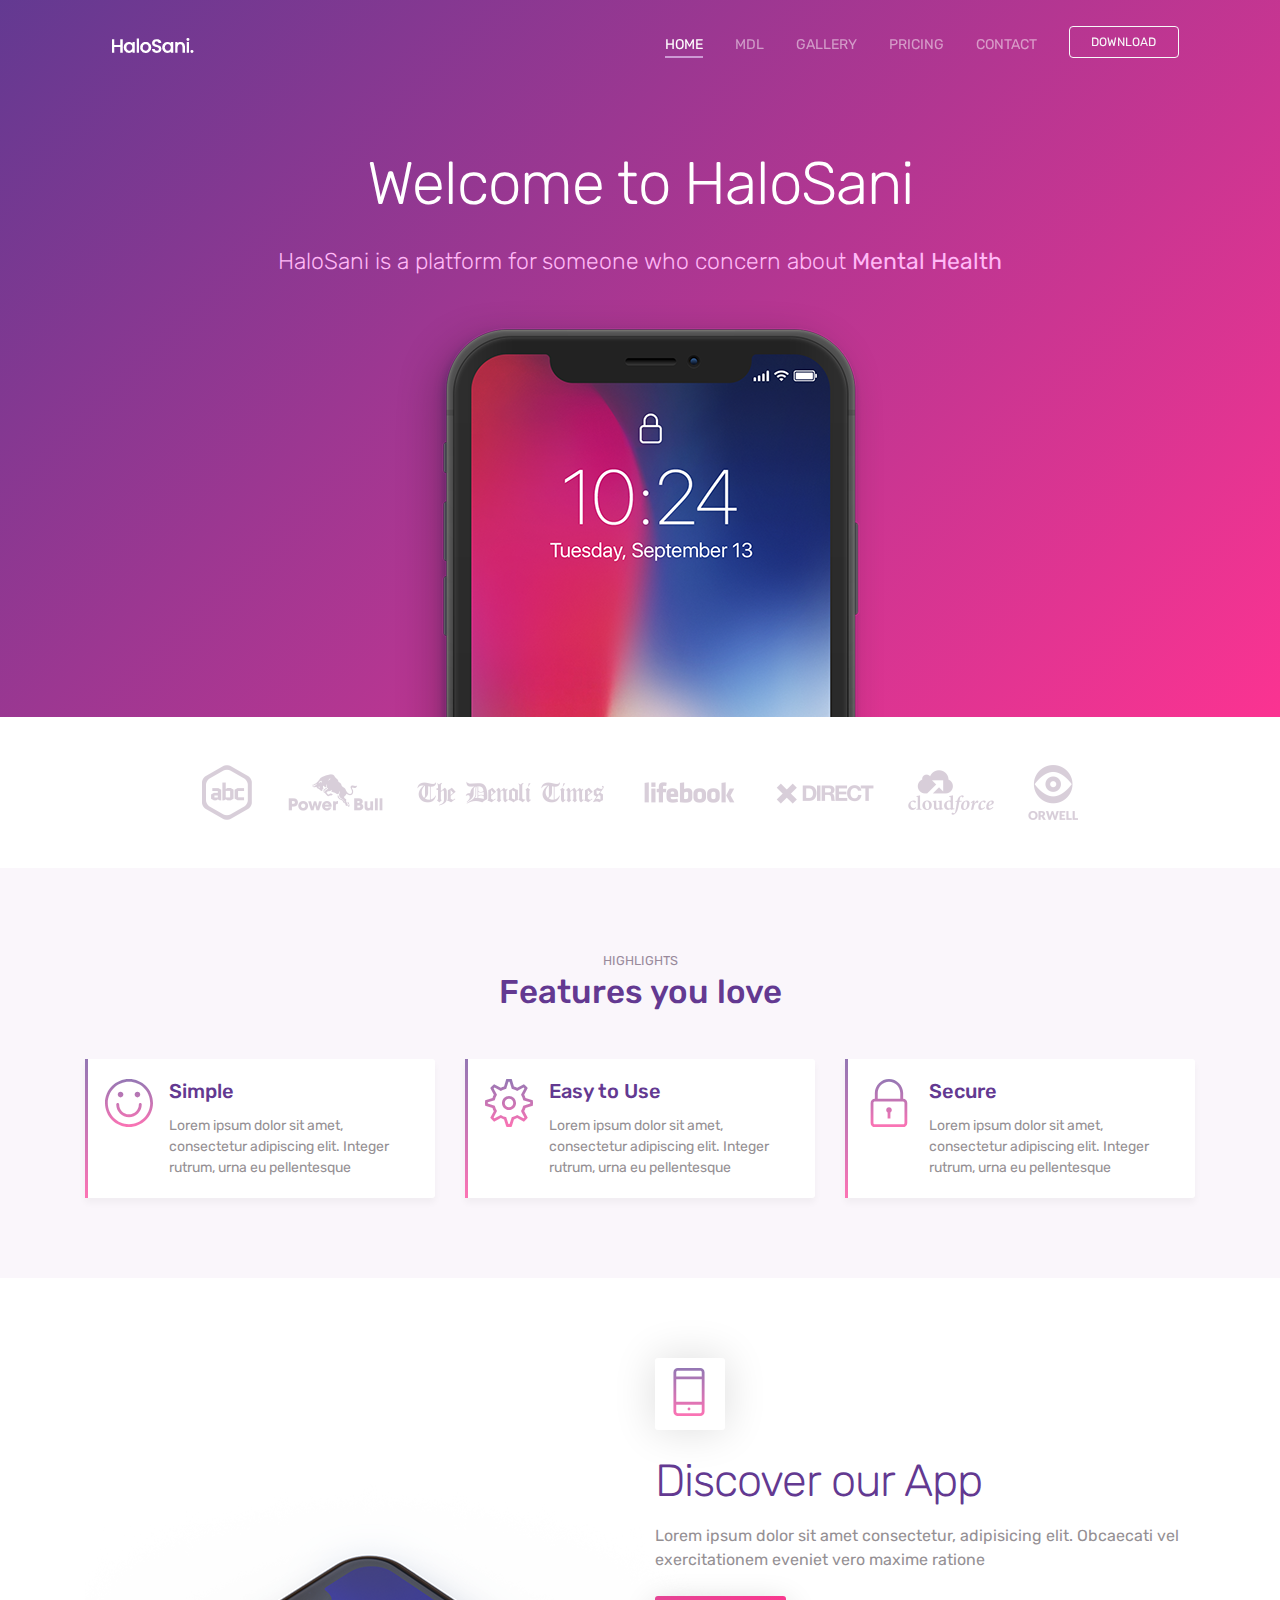
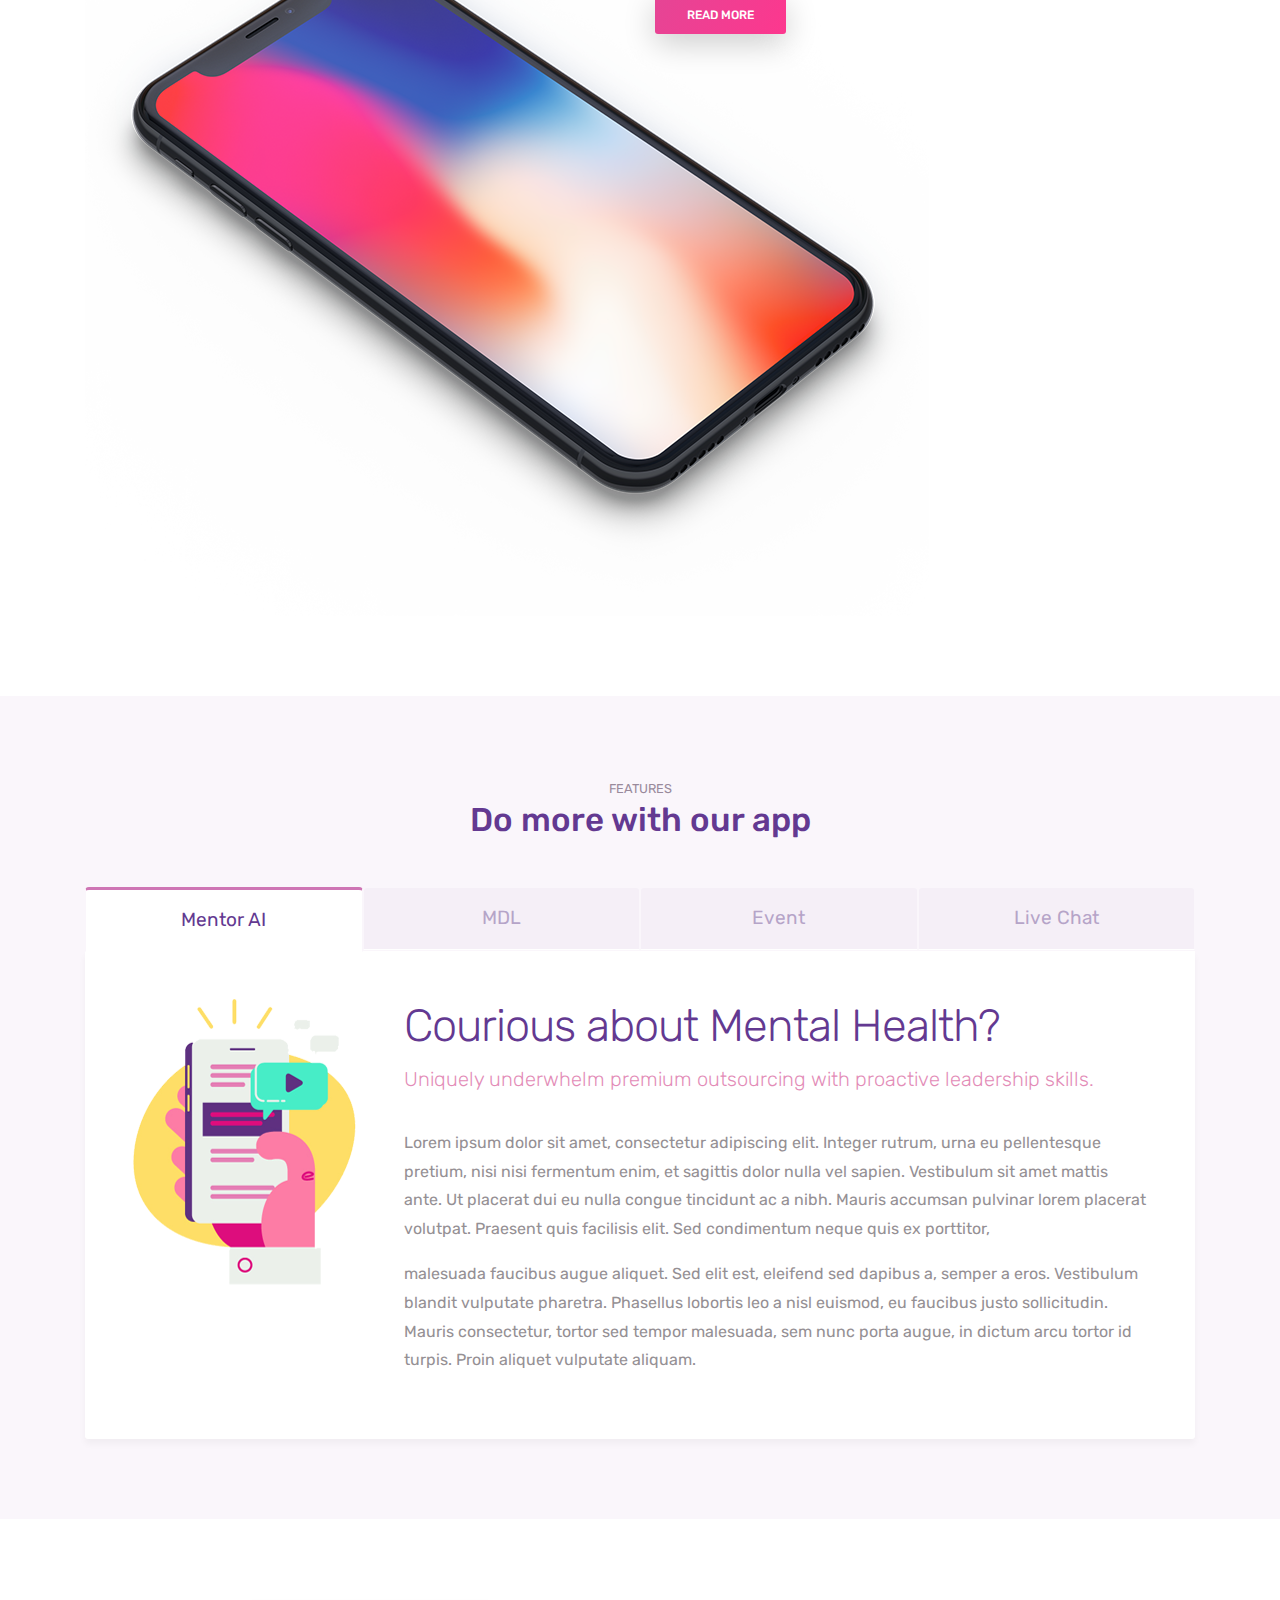
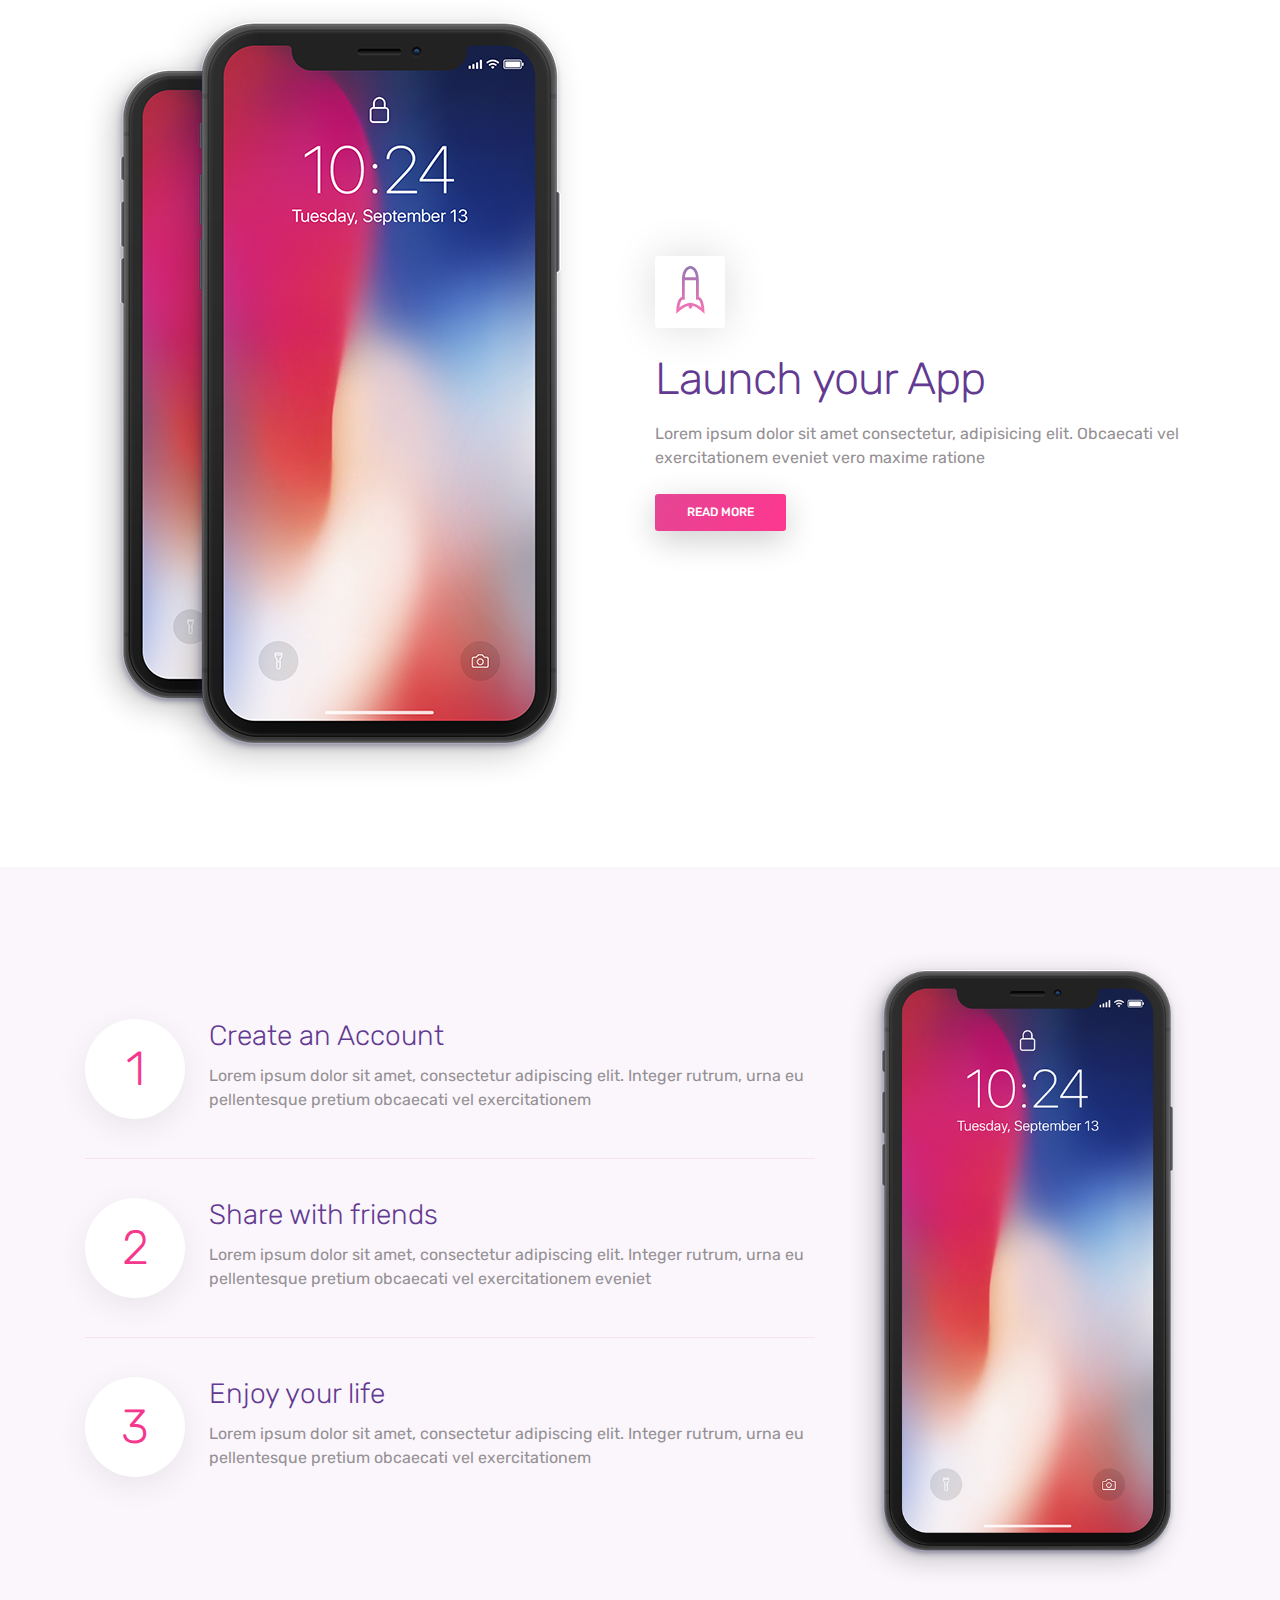
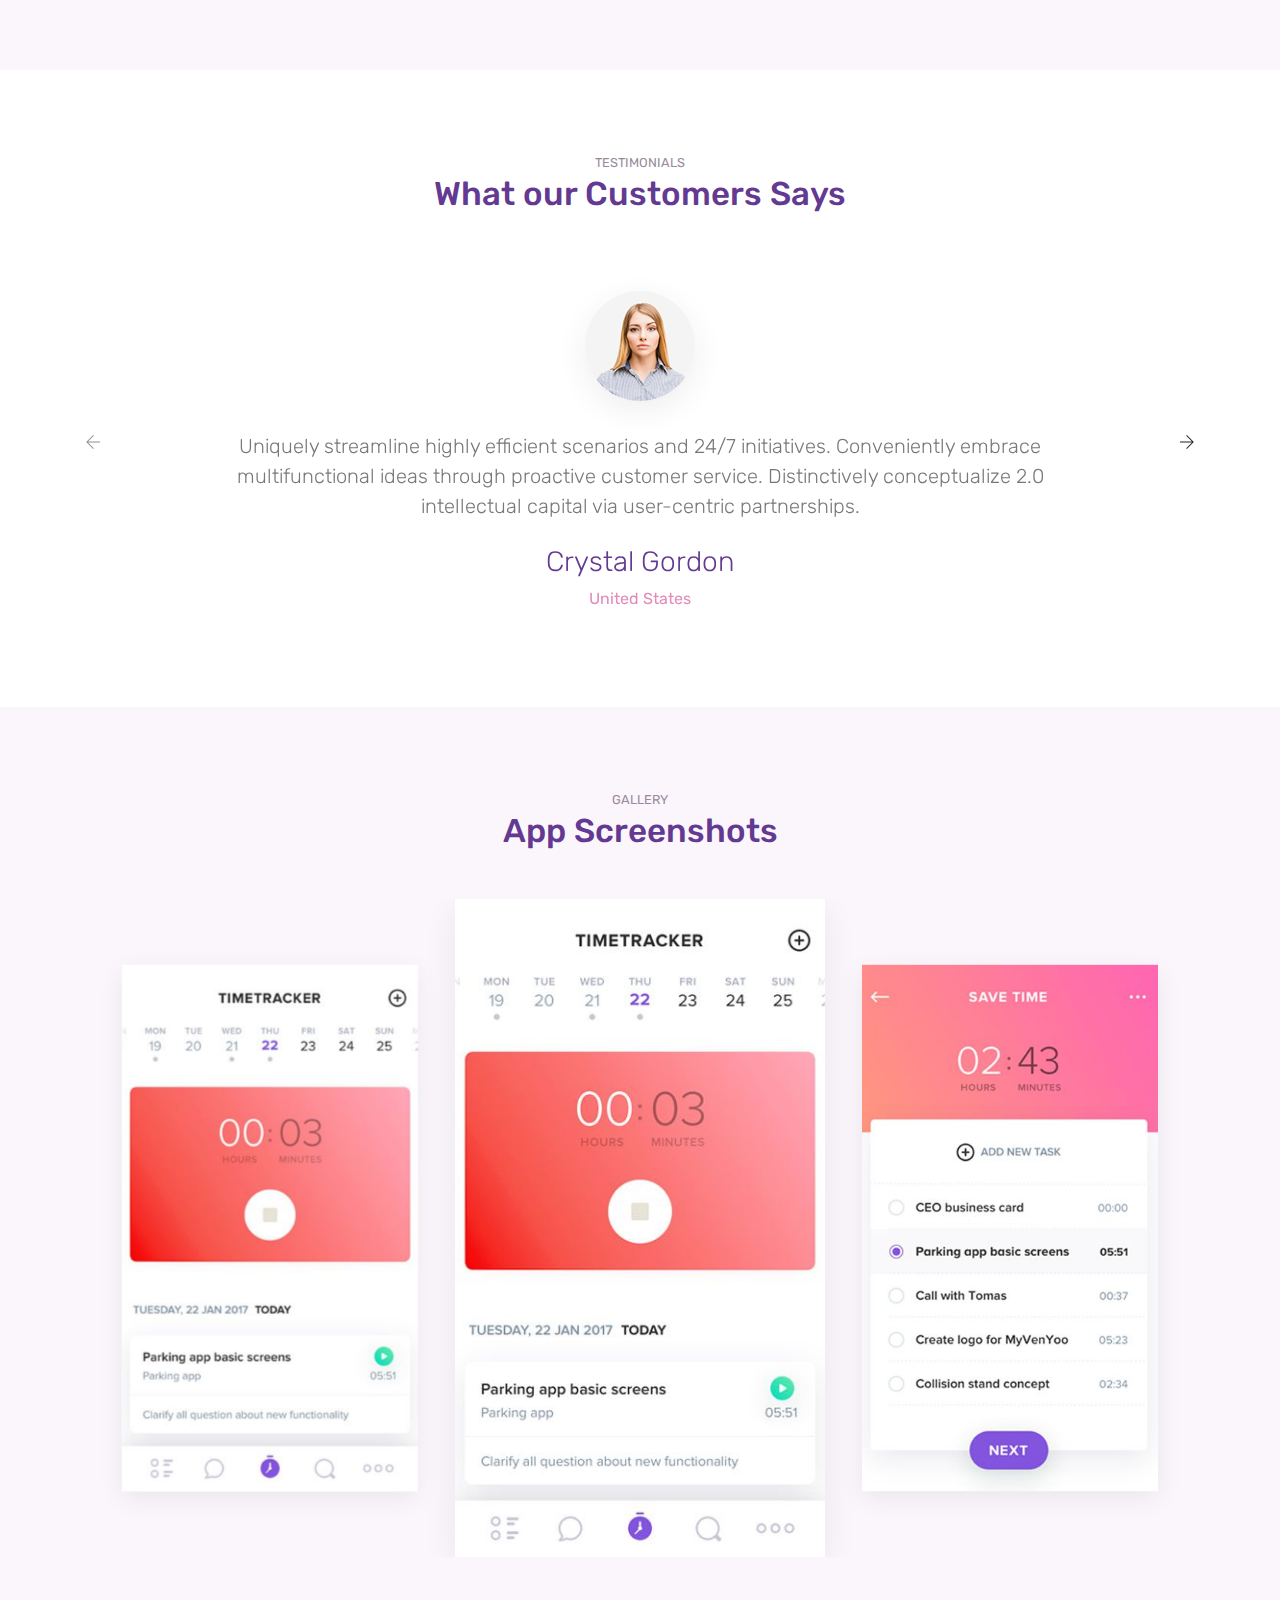
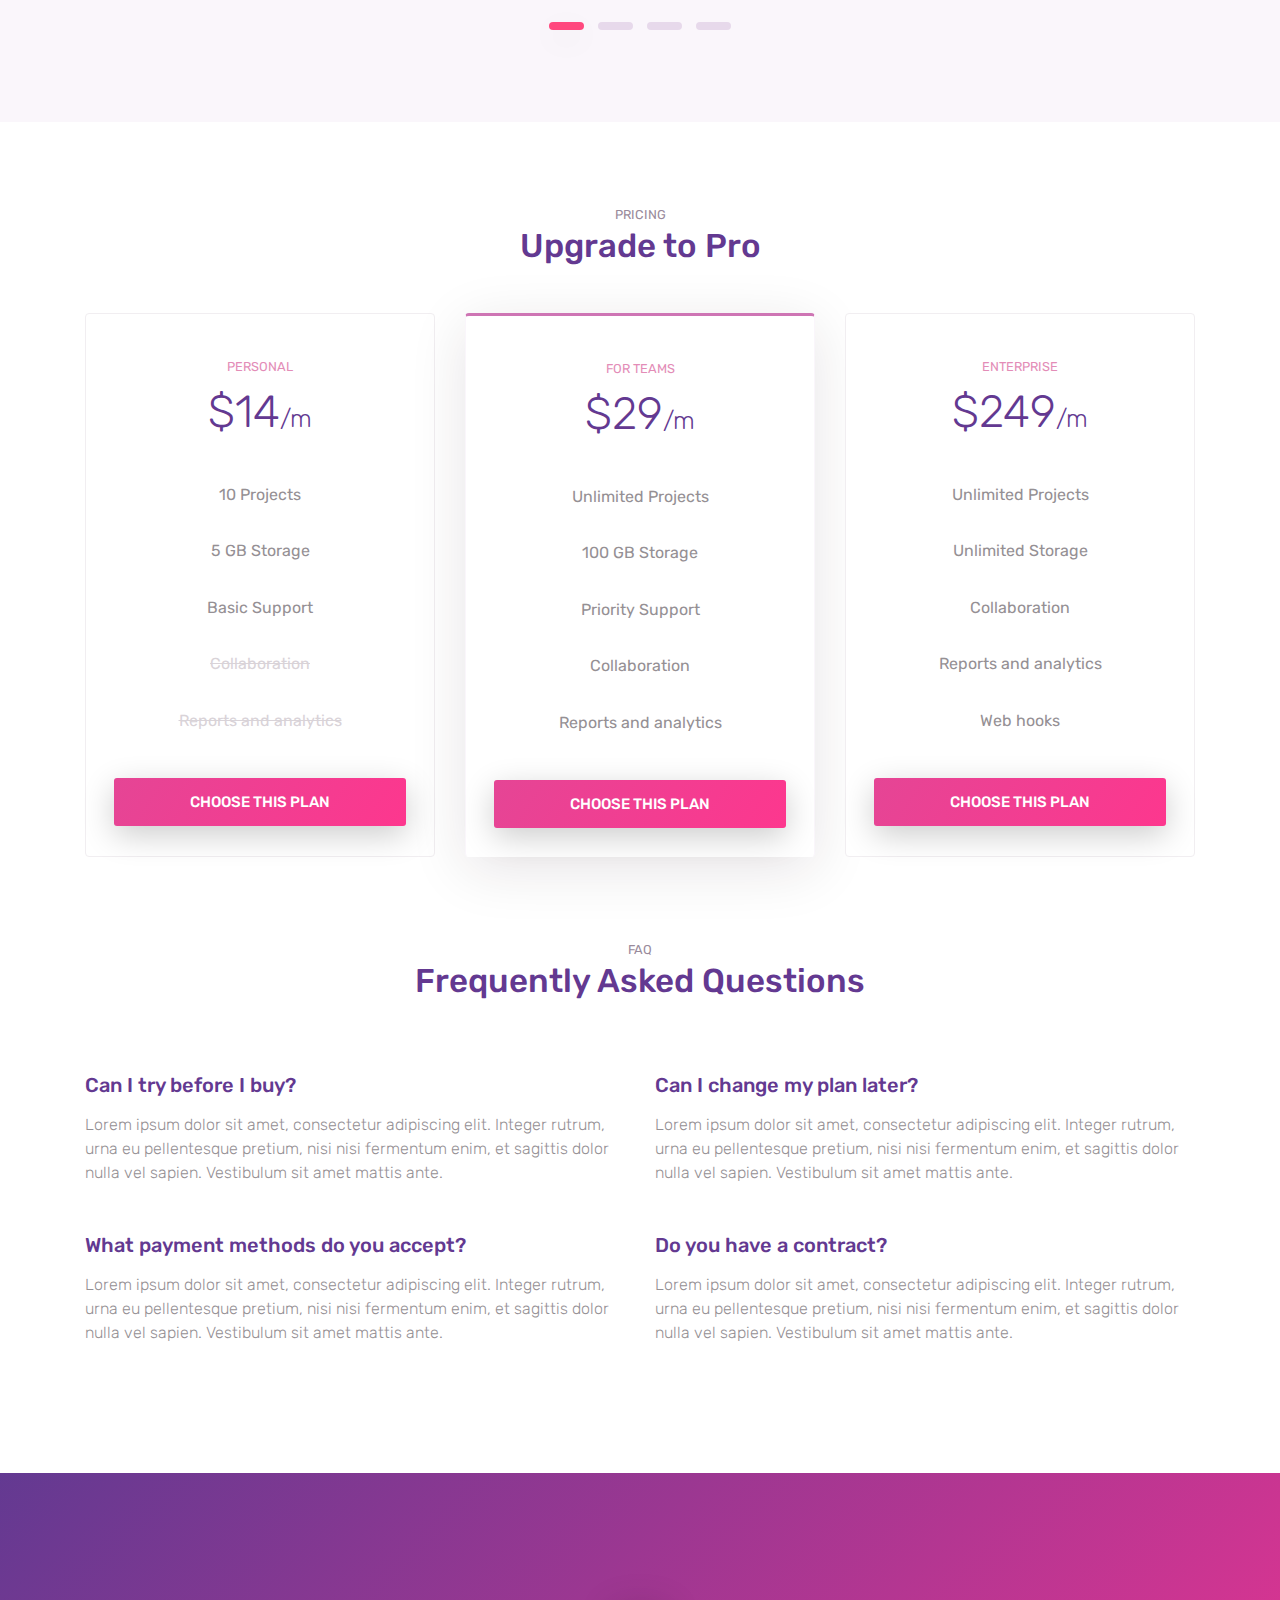
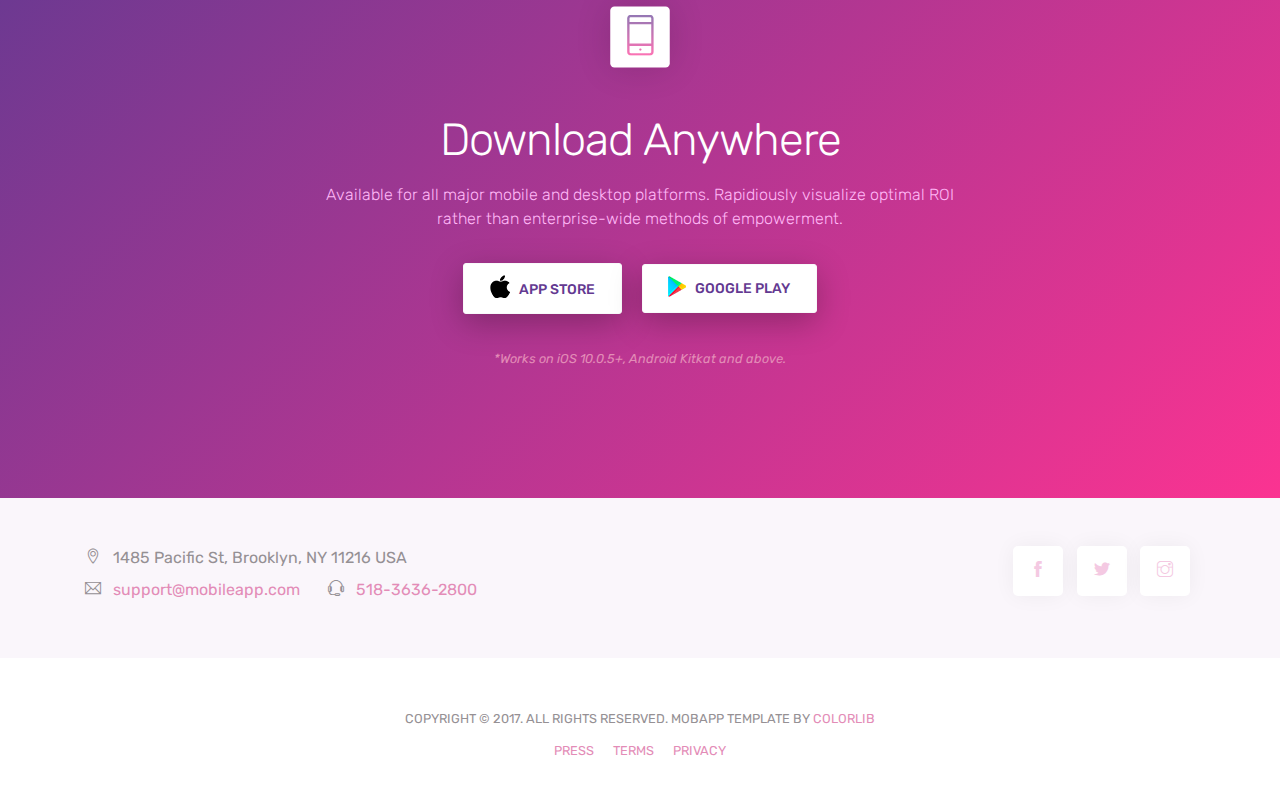
==== commit cc13aaf7: "adding logo" ====
--- a/index.html
+++ b/index.html
@@ -10,7 +10,7 @@
  -->
 
 <head>
-    <title>MobApp - App Landing Page Template</title>
+    <title>Halosani</title>
     <!-- Required meta tags -->
     <meta charset="utf-8">
     <meta name="viewport" content="width=device-width, initial-scale=1, shrink-to-fit=no">
@@ -40,11 +40,11 @@
             <div class="row">
                 <div class="col-md-12">
                     <nav class="navbar navbar-dark navbar-expand-lg">
-                        <a class="navbar-brand" href="index.html"><img src="images/logo.png" class="img-fluid" alt="logo"></a> <button class="navbar-toggler" type="button" data-toggle="collapse" data-target="#navbar" aria-controls="navbar" aria-expanded="false" aria-label="Toggle navigation"> <span class="navbar-toggler-icon"></span> </button>
+                        <a class="navbar-brand" href="index.html"><img src="images/hals.png" class="img-fluid" alt="logo"></a> <button class="navbar-toggler" type="button" data-toggle="collapse" data-target="#navbar" aria-controls="navbar" aria-expanded="false" aria-label="Toggle navigation"> <span class="navbar-toggler-icon"></span> </button>
                         <div class="collapse navbar-collapse" id="navbar">
                             <ul class="navbar-nav ml-auto">
                                 <li class="nav-item"> <a class="nav-link active" href="#home">HOME <span class="sr-only">(current)</span></a> </li>
-                                <li class="nav-item"> <a class="nav-link" href="#features">FEATURES</a> </li>
+                                <li class="nav-item"> <a class="nav-link" href="#features">MDL</a> </li>
                                 <li class="nav-item"> <a class="nav-link" href="#gallery">GALLERY</a> </li>
                                 <li class="nav-item"> <a class="nav-link" href="#pricing">PRICING</a> </li>
                                 <li class="nav-item"> <a class="nav-link" href="#contact">CONTACT</a> </li>
@@ -60,8 +60,8 @@
 
     <header class="bg-gradient" id="home">
         <div class="container mt-5">
-            <h1>Mobile App Landing Page Template</h1>
-            <p class="tagline">The one and only solution for any kind of mobila app landing needs. Just change the screenshots and texts and you are good to go. </p>
+            <h1>Welcome to HaloSani</h1>
+            <p class="tagline">HaloSani is a platform for someone who concern about <b>Mental Health</b></p>
         </div>
         <div class="img-holder mt-3"><img src="images/iphonex.png" alt="phone" class="img-fluid"></div>
     </header>
@@ -103,7 +103,7 @@
                             <div class="media">
                                 <span class="ti-settings gradient-fill ti-3x mr-3"></span>
                                 <div class="media-body">
-                                    <h4 class="card-title">Customize</h4>
+                                    <h4 class="card-title">Easy to Use</h4>
                                     <p class="card-text">Lorem ipsum dolor sit amet, consectetur adipiscing elit. Integer rutrum, urna eu pellentesque </p>
                                 </div>
                             </div>
@@ -160,13 +160,13 @@
 
             <ul class="nav nav-tabs nav-justified" role="tablist">
                 <li class="nav-item">
-                    <a class="nav-link active" data-toggle="tab" href="#communication">Communication</a>
+                    <a class="nav-link active" data-toggle="tab" href="#communication">Mentor AI</a>
                 </li>
                 <li class="nav-item">
-                    <a class="nav-link" data-toggle="tab" href="#schedule">Scheduling</a>
+                    <a class="nav-link" data-toggle="tab" href="#schedule">MDL</a>
                 </li>
                 <li class="nav-item">
-                    <a class="nav-link" data-toggle="tab" href="#messages">Messages</a>
+                    <a class="nav-link" data-toggle="tab" href="#messages">Event</a>
                 </li>
                 <li class="nav-item">
                     <a class="nav-link" data-toggle="tab" href="#livechat">Live Chat</a>
@@ -178,7 +178,7 @@
                         <img src="images/graphic.png" alt="graphic" class="img-fluid rounded align-self-start mr-lg-5 mb-5 mb-lg-0">
                         <div>
 
-                            <h2>Communicate with ease</h2>
+                            <h2>Courious about Mental Health?</h2>
                             <p class="lead">Uniquely underwhelm premium outsourcing with proactive leadership skills. </p>
                             <p>Lorem ipsum dolor sit amet, consectetur adipiscing elit. Integer rutrum, urna eu pellentesque pretium, nisi nisi fermentum enim, et sagittis dolor nulla vel sapien. Vestibulum sit amet mattis ante. Ut placerat dui eu nulla
                                 congue tincidunt ac a nibh. Mauris accumsan pulvinar lorem placerat volutpat. Praesent quis facilisis elit. Sed condimentum neque quis ex porttitor,
@@ -192,7 +192,7 @@
                 <div class="tab-pane fade" id="schedule">
                     <div class="d-flex flex-column flex-lg-row">
                         <div>
-                            <h2>Scheduling when you want</h2>
+                            <h2>Want to do some Research?</h2>
                             <p class="lead">Uniquely underwhelm premium outsourcing with proactive leadership skills. </p>
                             <p>Lorem ipsum dolor sit amet, consectetur adipiscing elit. Integer rutrum, urna eu pellentesque pretium, nisi nisi fermentum enim, et sagittis dolor nulla vel sapien. Vestibulum sit amet mattis ante. Ut placerat dui eu nulla
                                 congue tincidunt ac a nibh. Mauris accumsan pulvinar lorem placerat volutpat. Praesent quis facilisis elit. Sed condimentum neque quis ex porttitor,
@@ -208,7 +208,7 @@
                     <div class="d-flex flex-column flex-lg-row">
                         <img src="images/graphic.png" alt="graphic" class="img-fluid rounded align-self-start mr-lg-5 mb-5 mb-lg-0">
                         <div>
-                            <h2>Realtime Messaging service</h2>
+                            <h2>Have interest with their activity?</h2>
                             <p class="lead">Uniquely underwhelm premium outsourcing with proactive leadership skills. </p>
                             <p>Lorem ipsum dolor sit amet, consectetur adipiscing elit. Integer rutrum, urna eu pellentesque pretium, nisi nisi fermentum enim, et sagittis dolor nulla vel sapien. Vestibulum sit amet mattis ante. Ut placerat dui eu nulla
                                 congue tincidunt ac a nibh. Mauris accumsan pulvinar lorem placerat volutpat. Praesent quis facilisis elit. Sed condimentum neque quis ex porttitor,
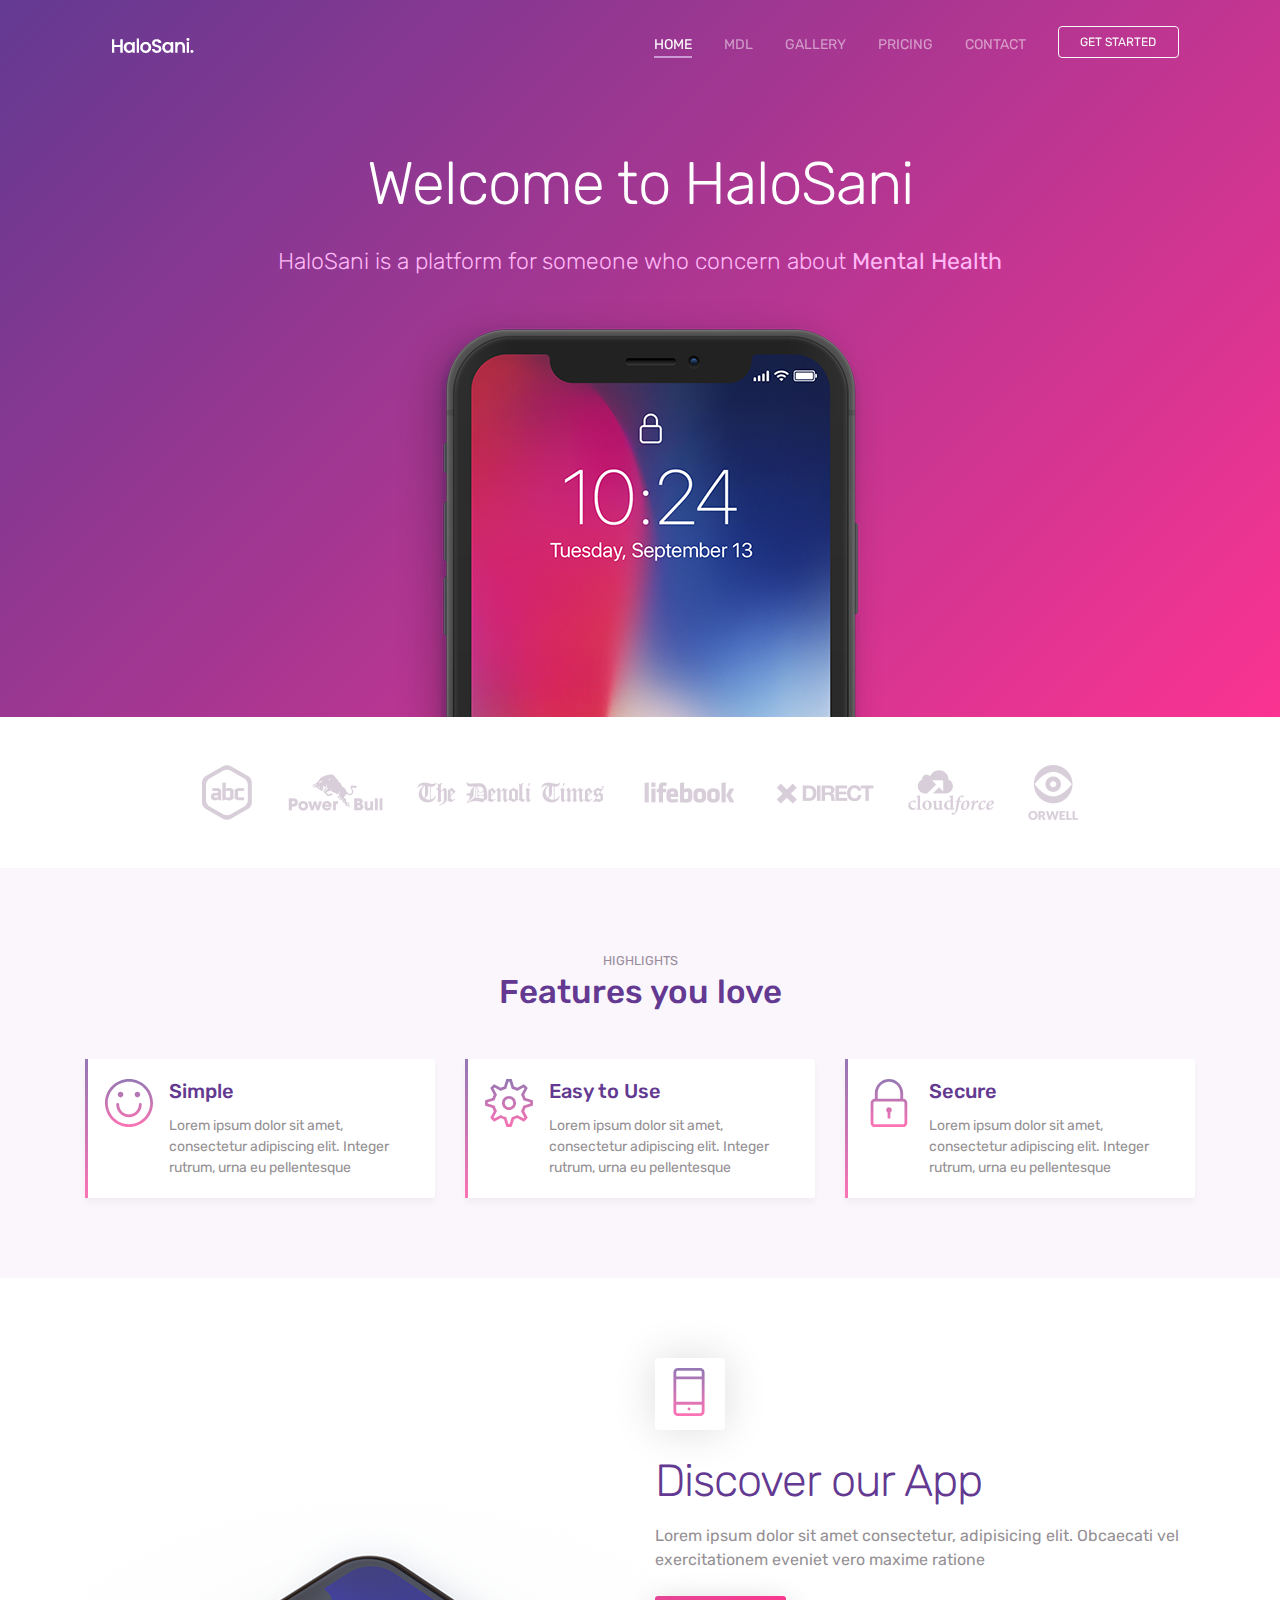
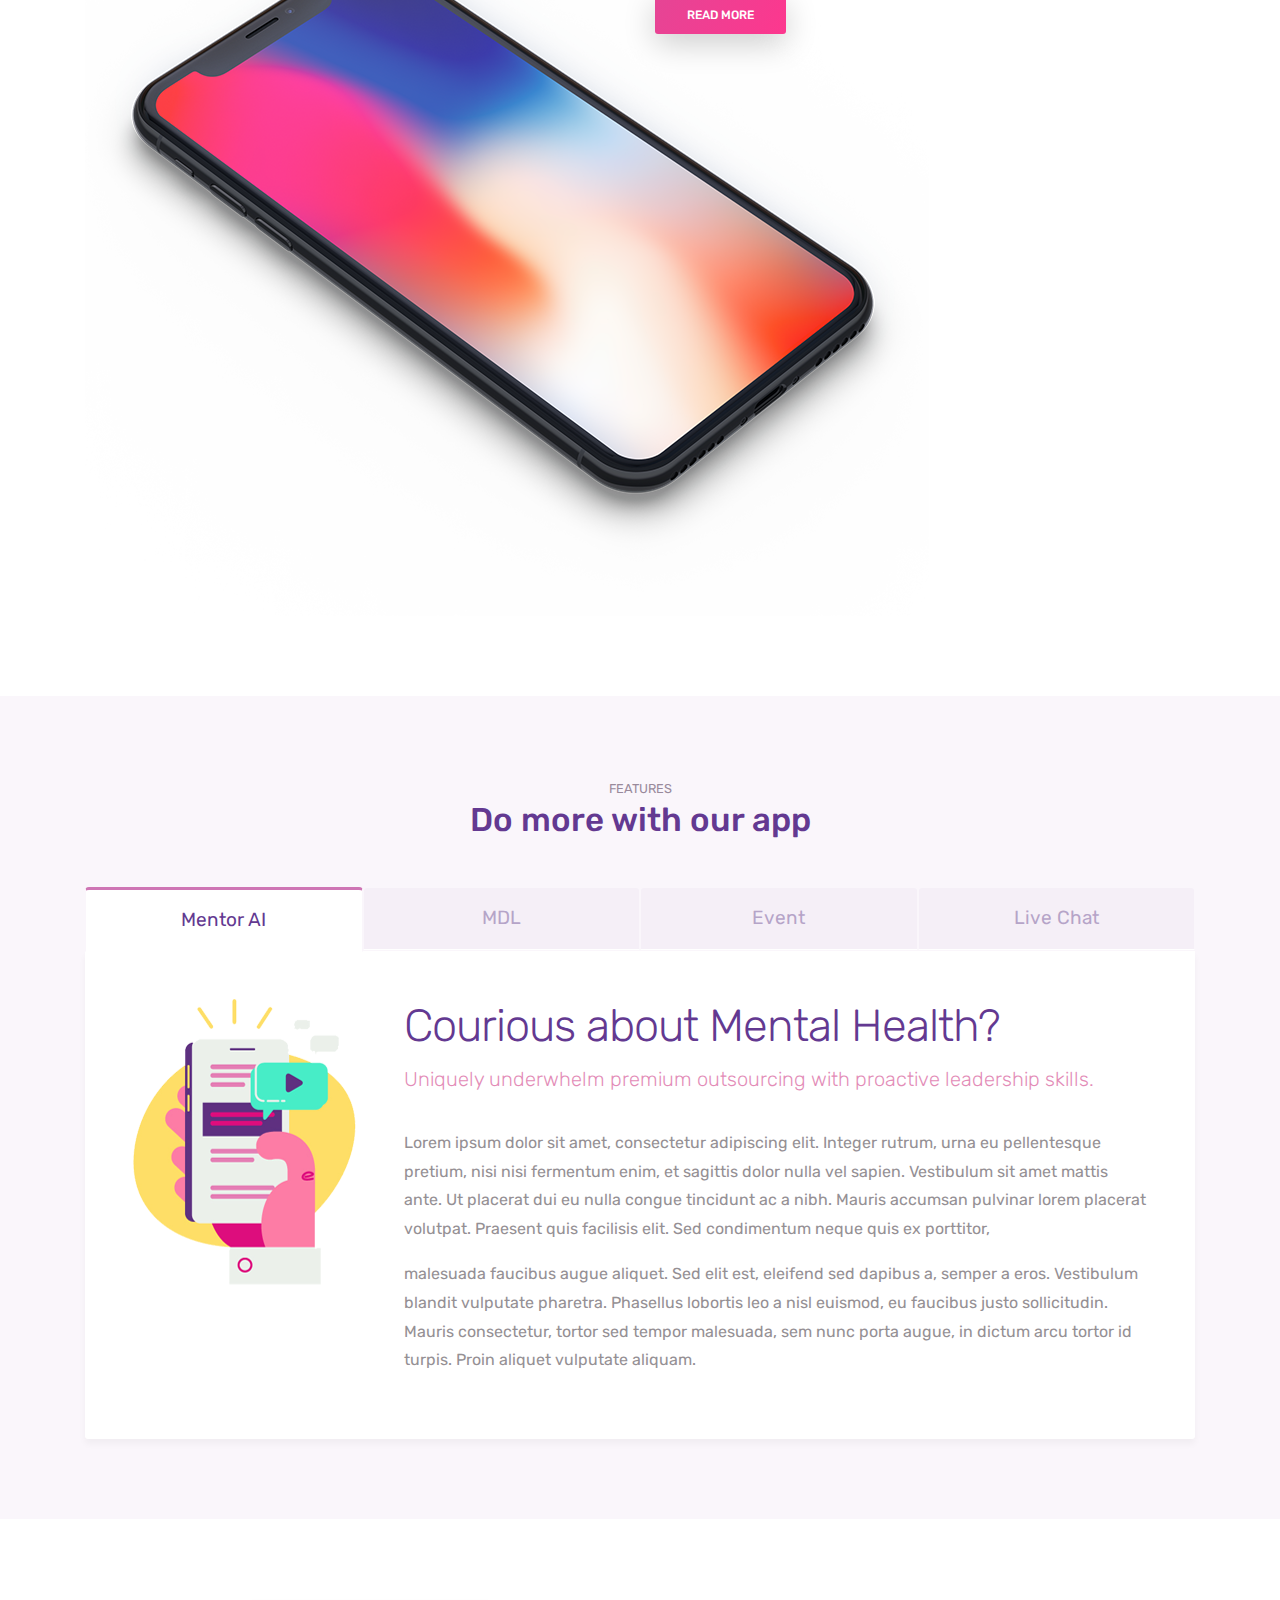
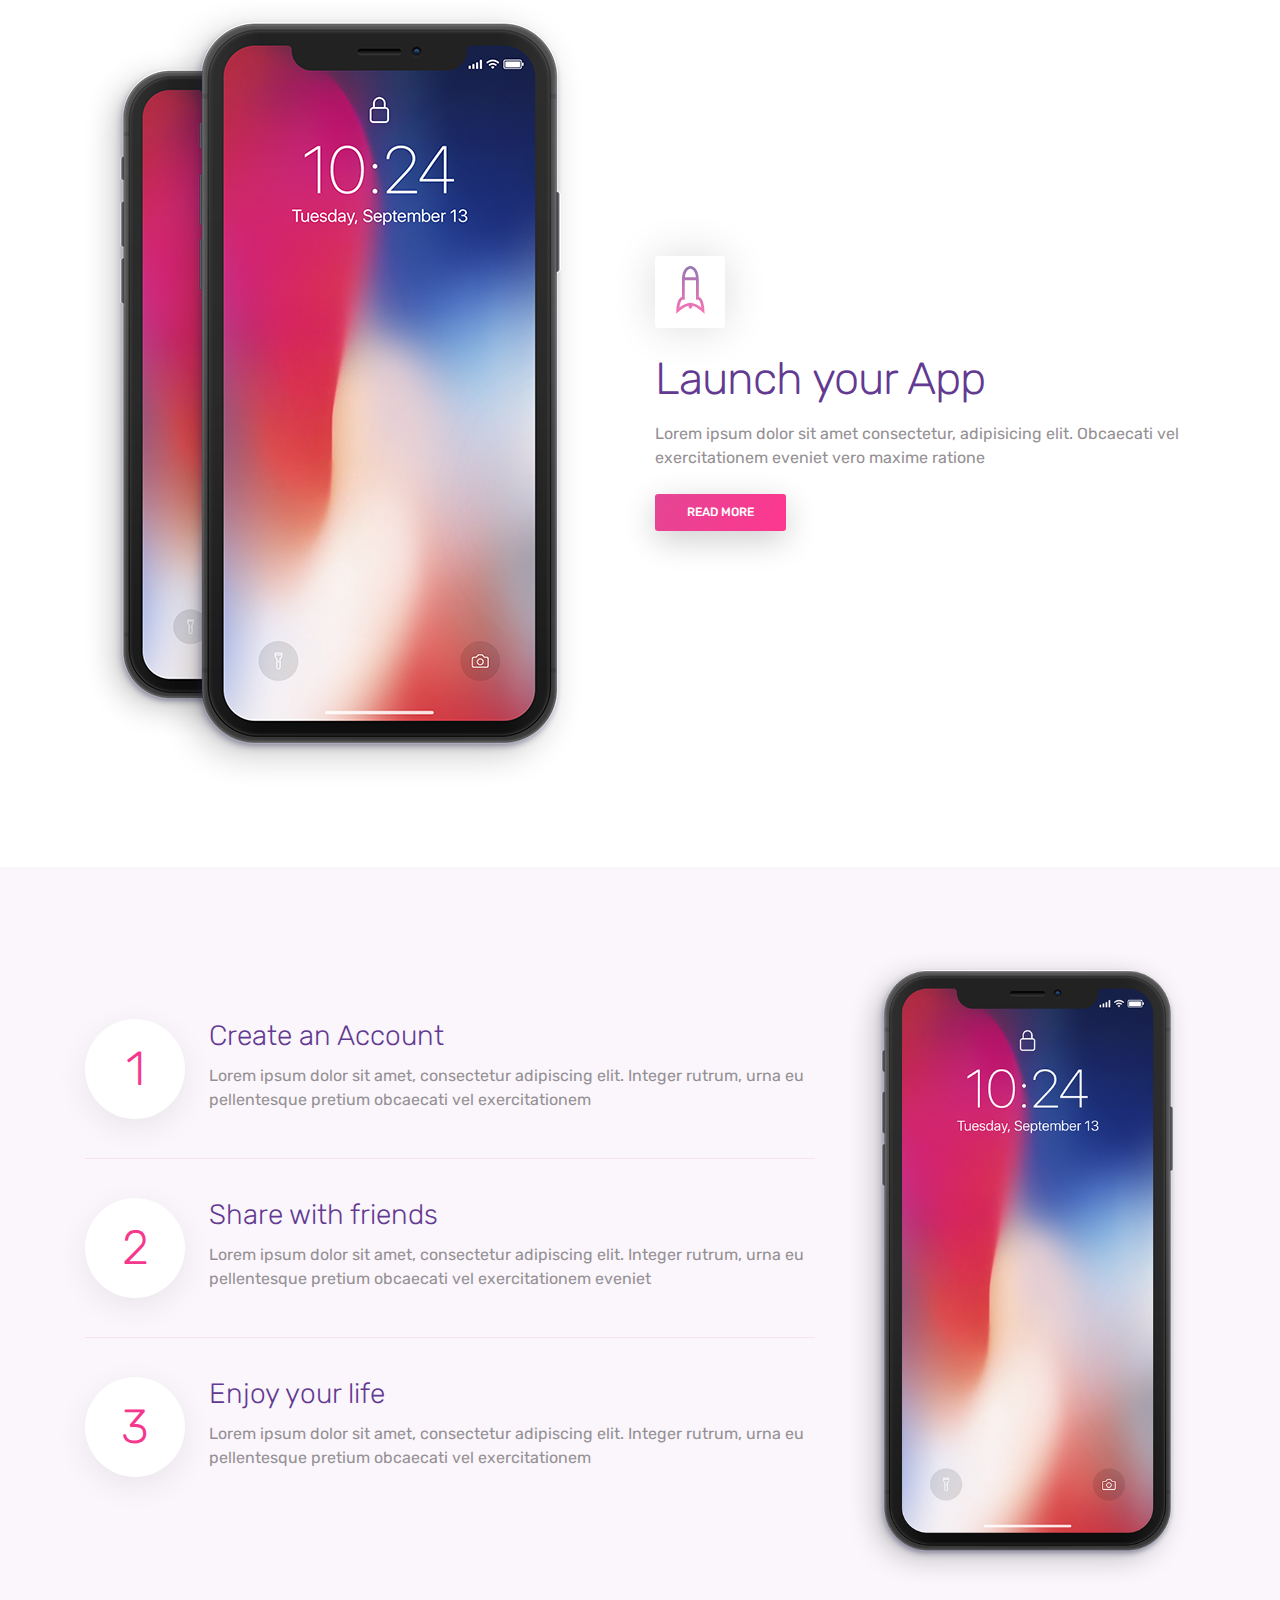
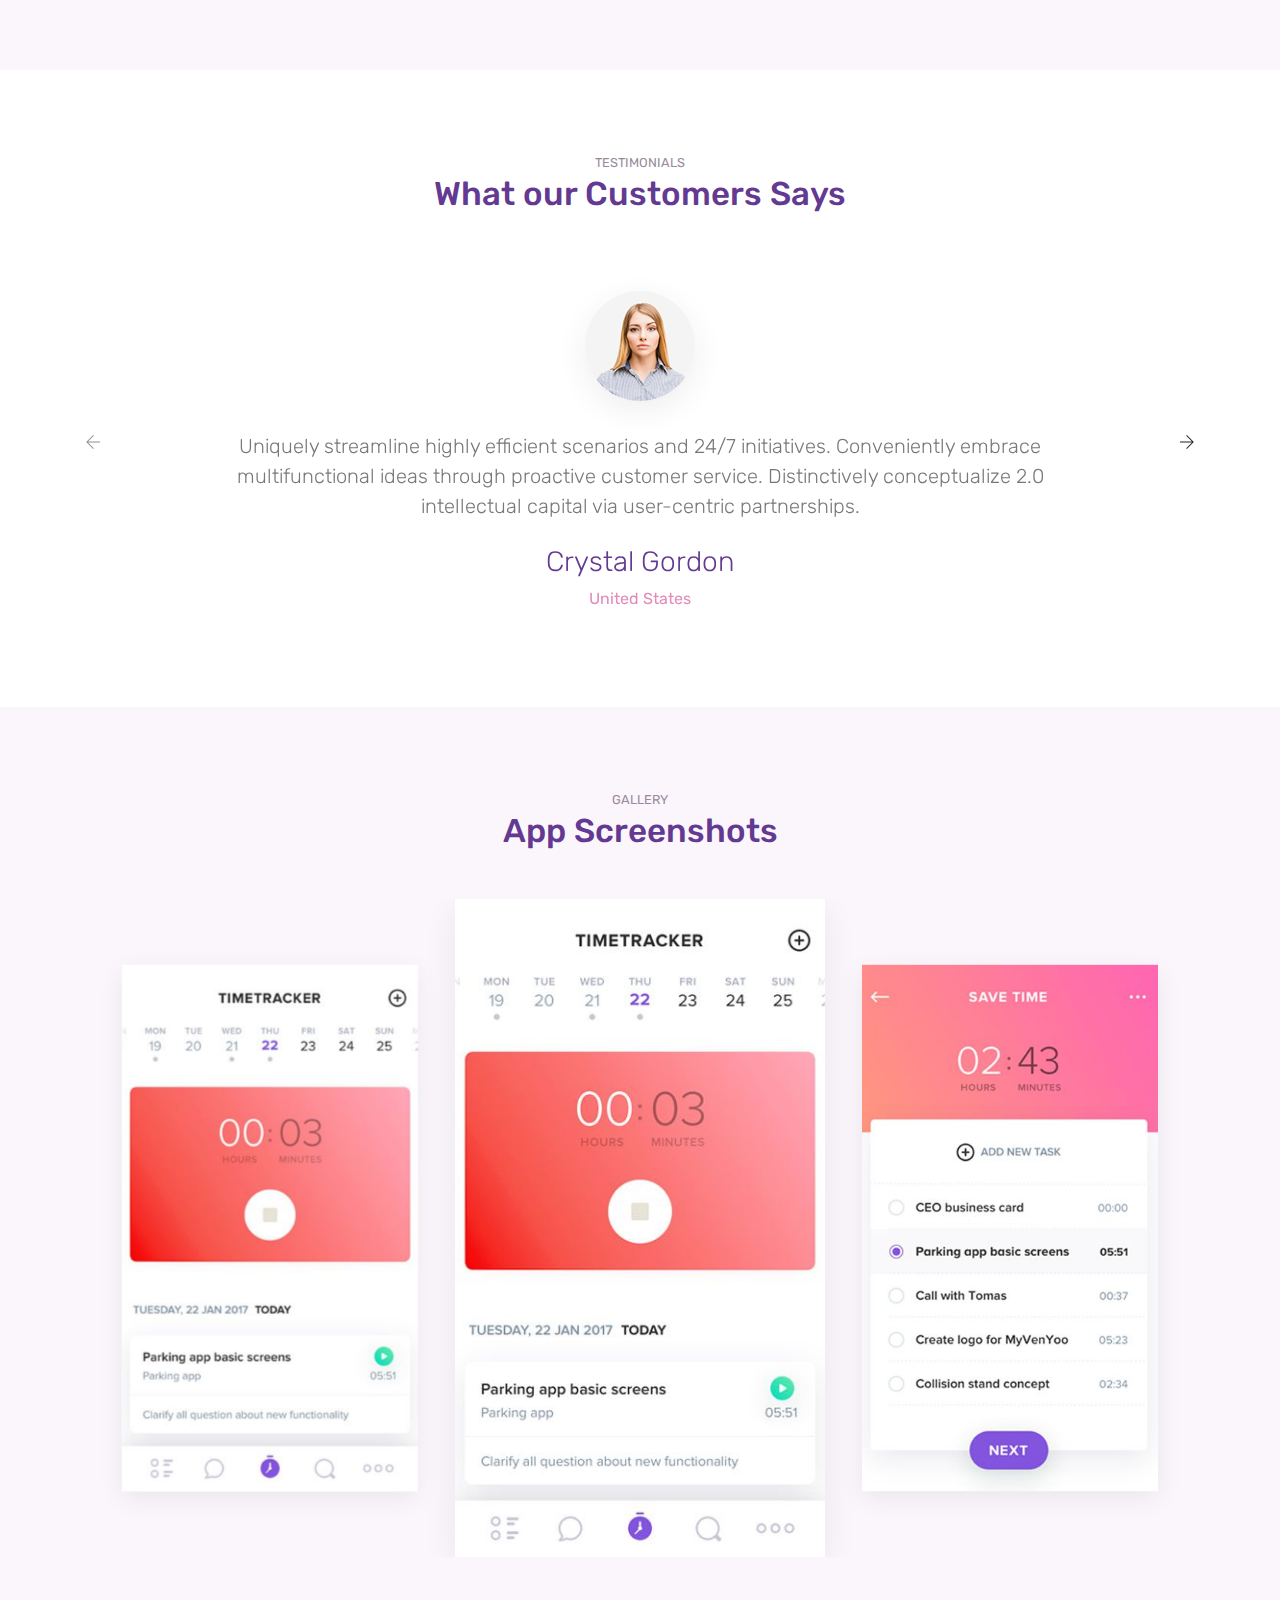
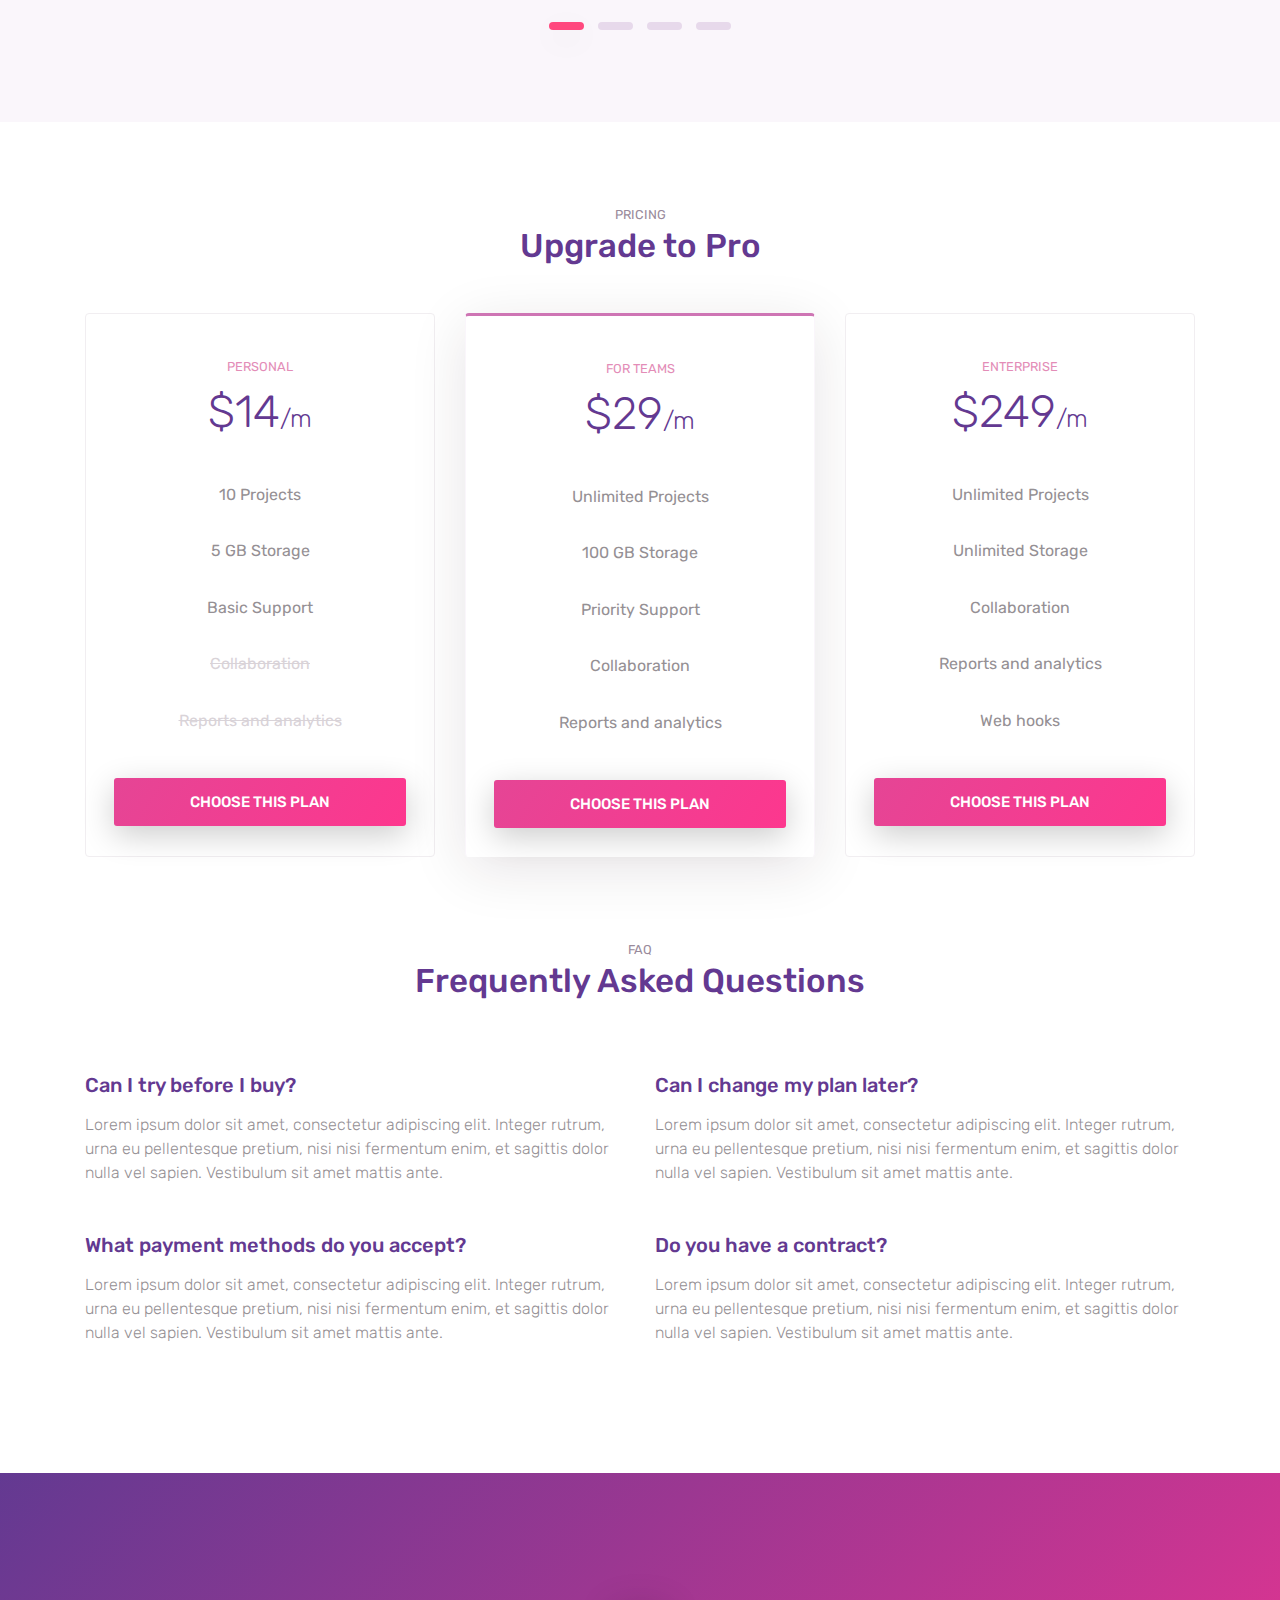
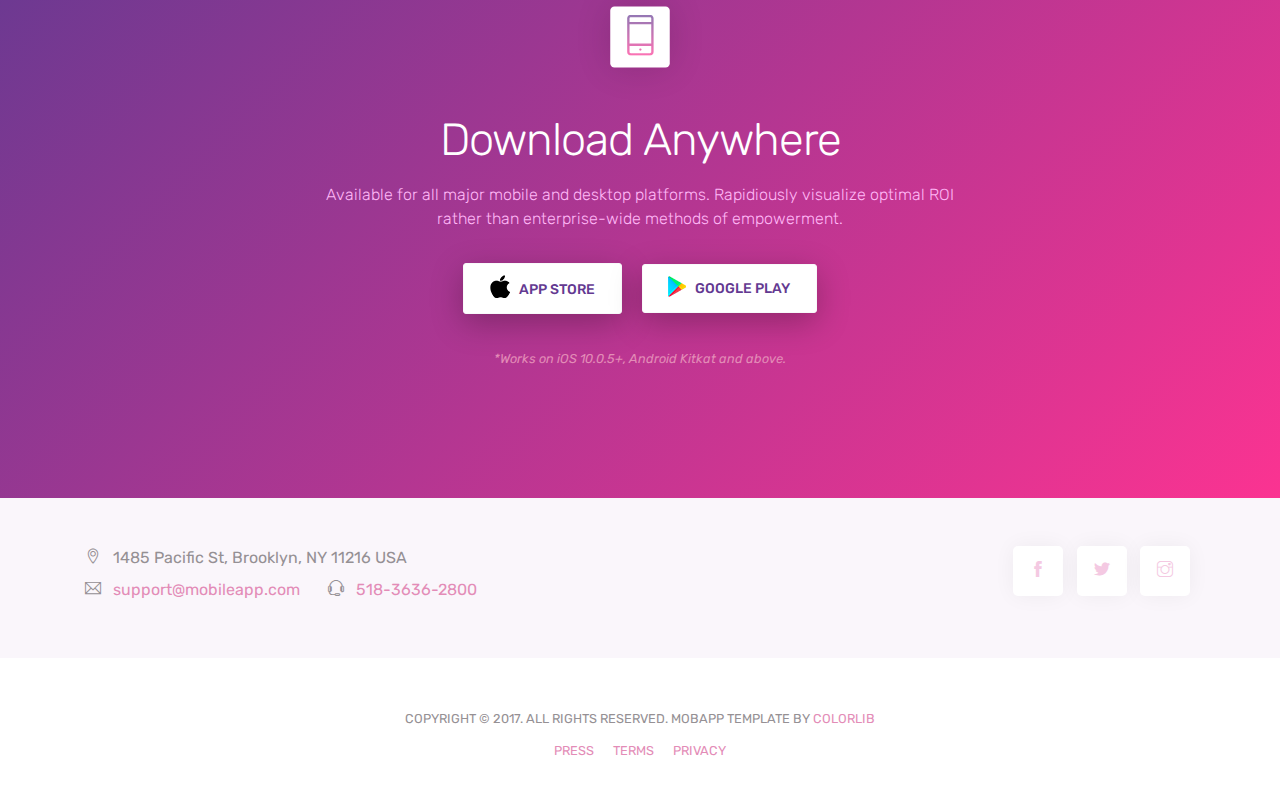
==== commit 596918b3: "chatbox" ====
--- a/index.html
+++ b/index.html
@@ -48,7 +48,7 @@
                                 <li class="nav-item"> <a class="nav-link" href="#gallery">GALLERY</a> </li>
                                 <li class="nav-item"> <a class="nav-link" href="#pricing">PRICING</a> </li>
                                 <li class="nav-item"> <a class="nav-link" href="#contact">CONTACT</a> </li>
-                                <li class="nav-item"><a href="#" class="btn btn-outline-light my-3 my-sm-0 ml-lg-3">Download</a></li>
+                                <li class="nav-item"><a href="login.html" class="btn btn-outline-light my-3 my-sm-0 ml-lg-3">Get Started</a></li>
                             </ul>
                         </div>
                     </nav>
--- a/css/style.css
+++ b/css/style.css
@@ -639,4 +639,56 @@
         text-align: center;
         margin-top: 2rem;
     }
+}
+
+#chatango-box {
+    position: fixed;
+    bottom: 70px; /* Adjust to fit close button */
+    right: 10px;
+    width: 225px;
+    height: 286px;
+    z-index: 1000;
+    display: none; /* Initially hidden */
+    border: 1px solid #ccc;
+    background-color: #fff;
+    box-shadow: 0 2px 10px rgba(0, 0, 0, 0.2);
+    border-radius: 8px;
+    overflow: hidden;
+    opacity: 0; /* Start invisible */
+    transform: translateY(20px); /* Start slightly below */
+    transition: opacity 0.3s ease, transform 0.3s ease; /* Smooth transition */
+}
+
+#chatango-box.show {
+    display: block; /* Show the chatbox */
+    opacity: 1; /* Make it visible */
+    transform: translateY(0); /* Slide up into view */
+}
+
+#message-icon {
+    position: fixed;
+    bottom: 10px;
+    right: 10px;
+    width: 50px; /* Size of your message icon */
+    height: 50px;
+    cursor: pointer;
+    z-index: 1001; /* Above other elements but below chatbox */
+    transition: transform 0.3s; /* Smooth hover effect */
+}
+
+#message-icon:hover {
+    transform: scale(1.1); /* Slightly enlarge on hover */
+}
+
+#close-btn {
+    position: absolute;
+    top: 5px;
+    right: 5px;
+    background: #ff4d4d;
+    border: none;
+    color: white;
+    padding: 5px 10px;
+    cursor: pointer;
+    border-radius: 4px;
+    font-size: 14px;
 }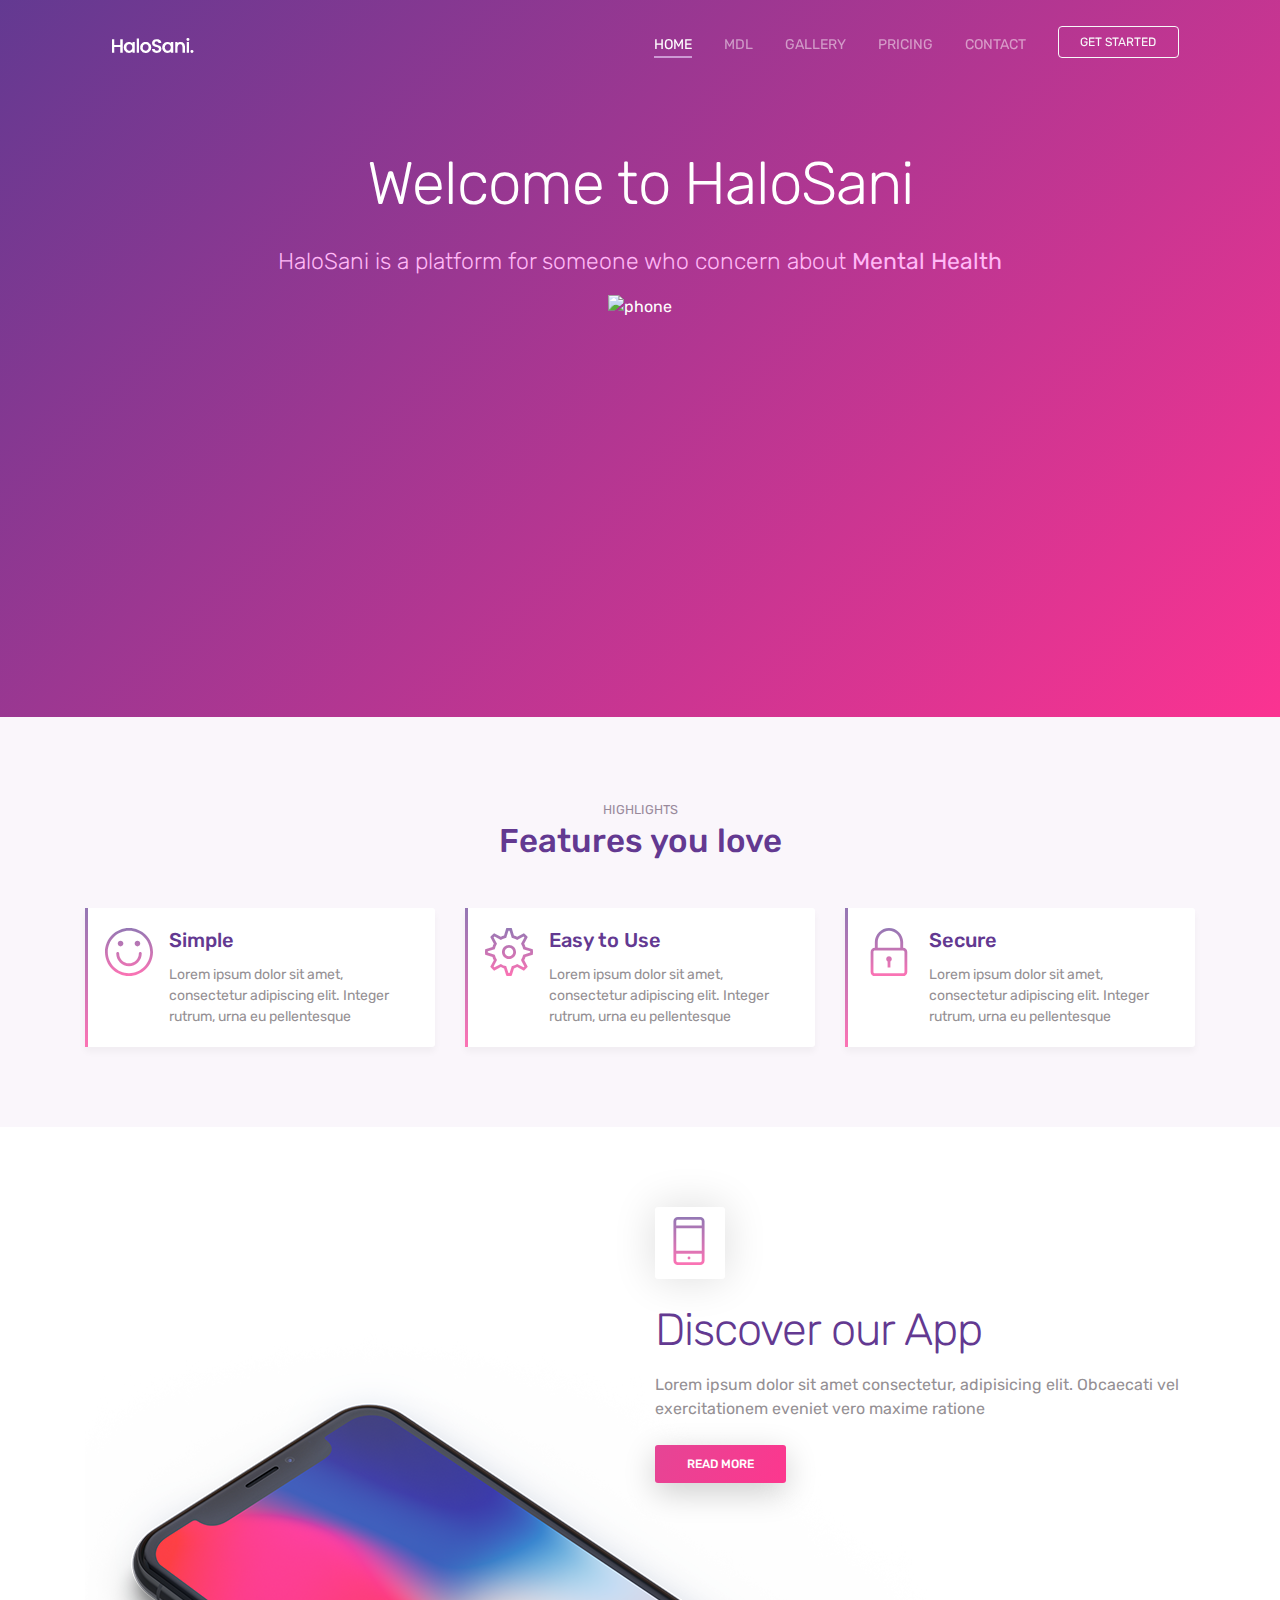
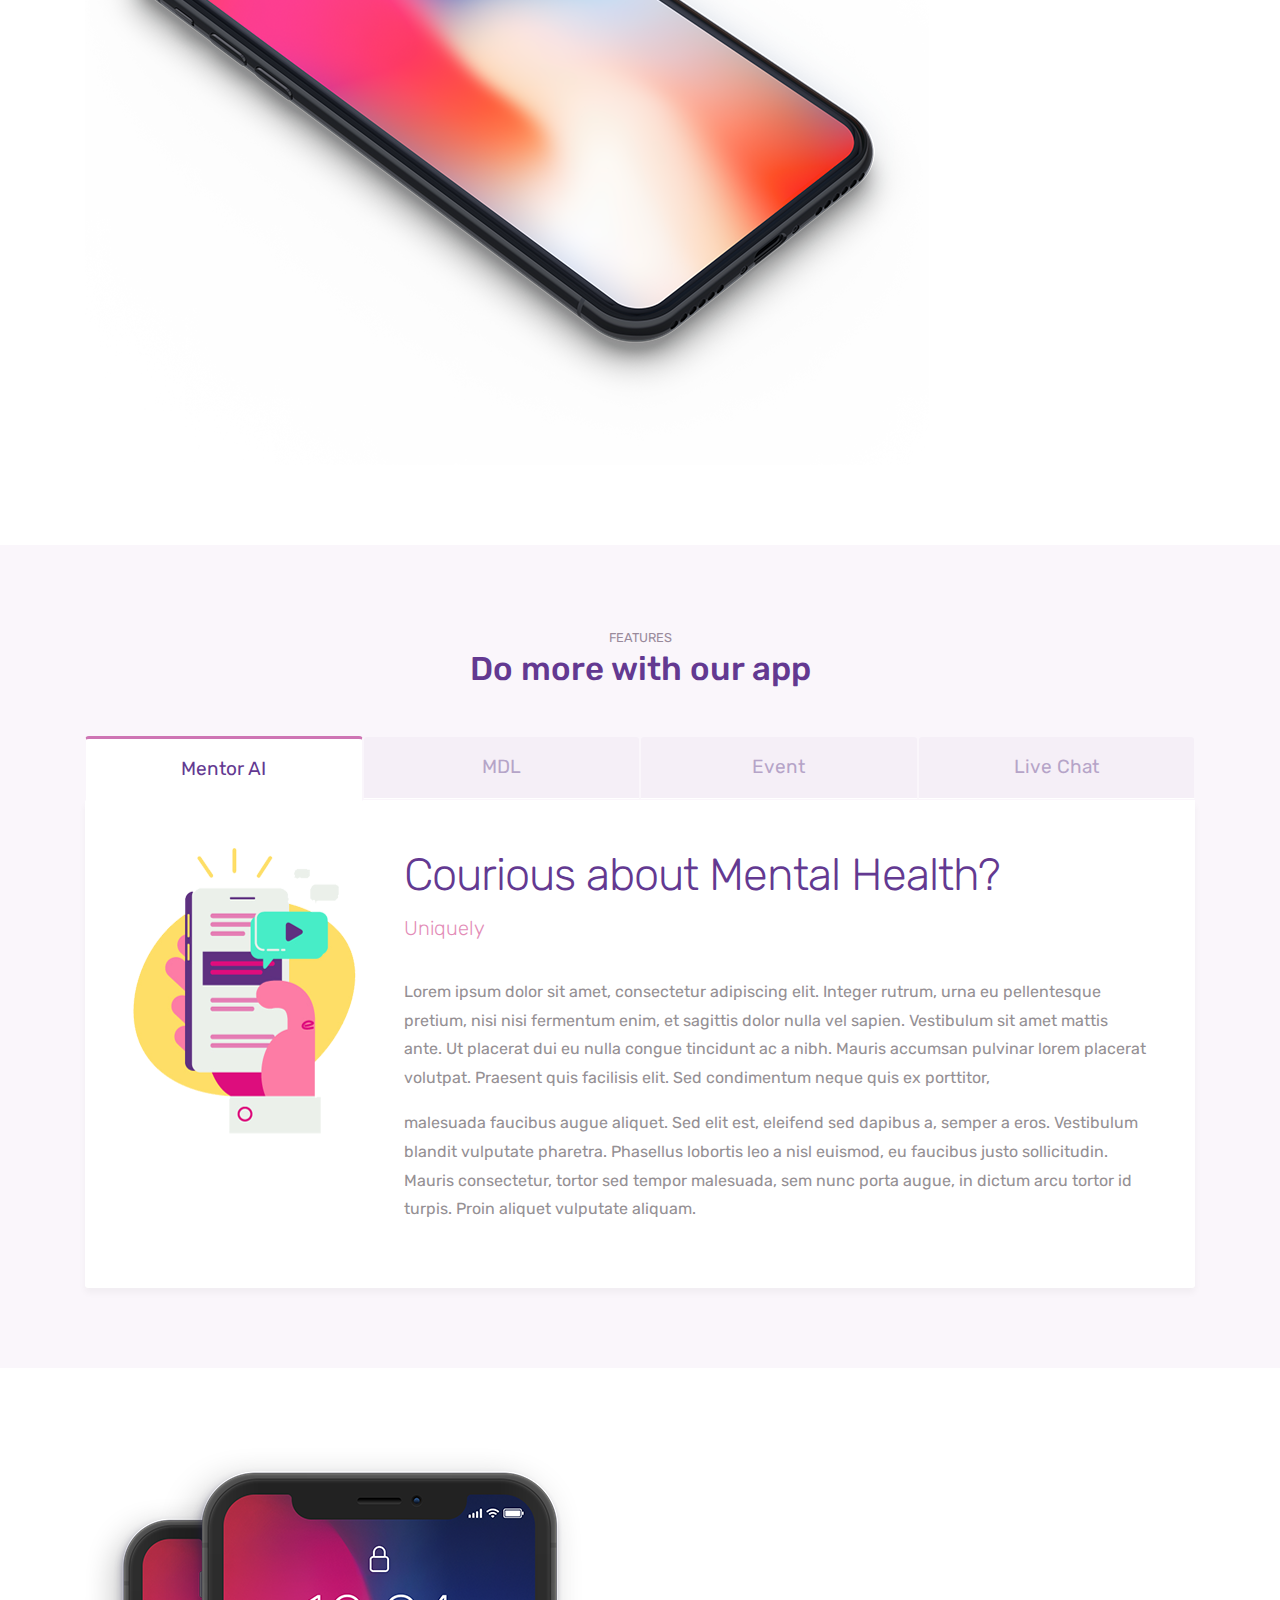
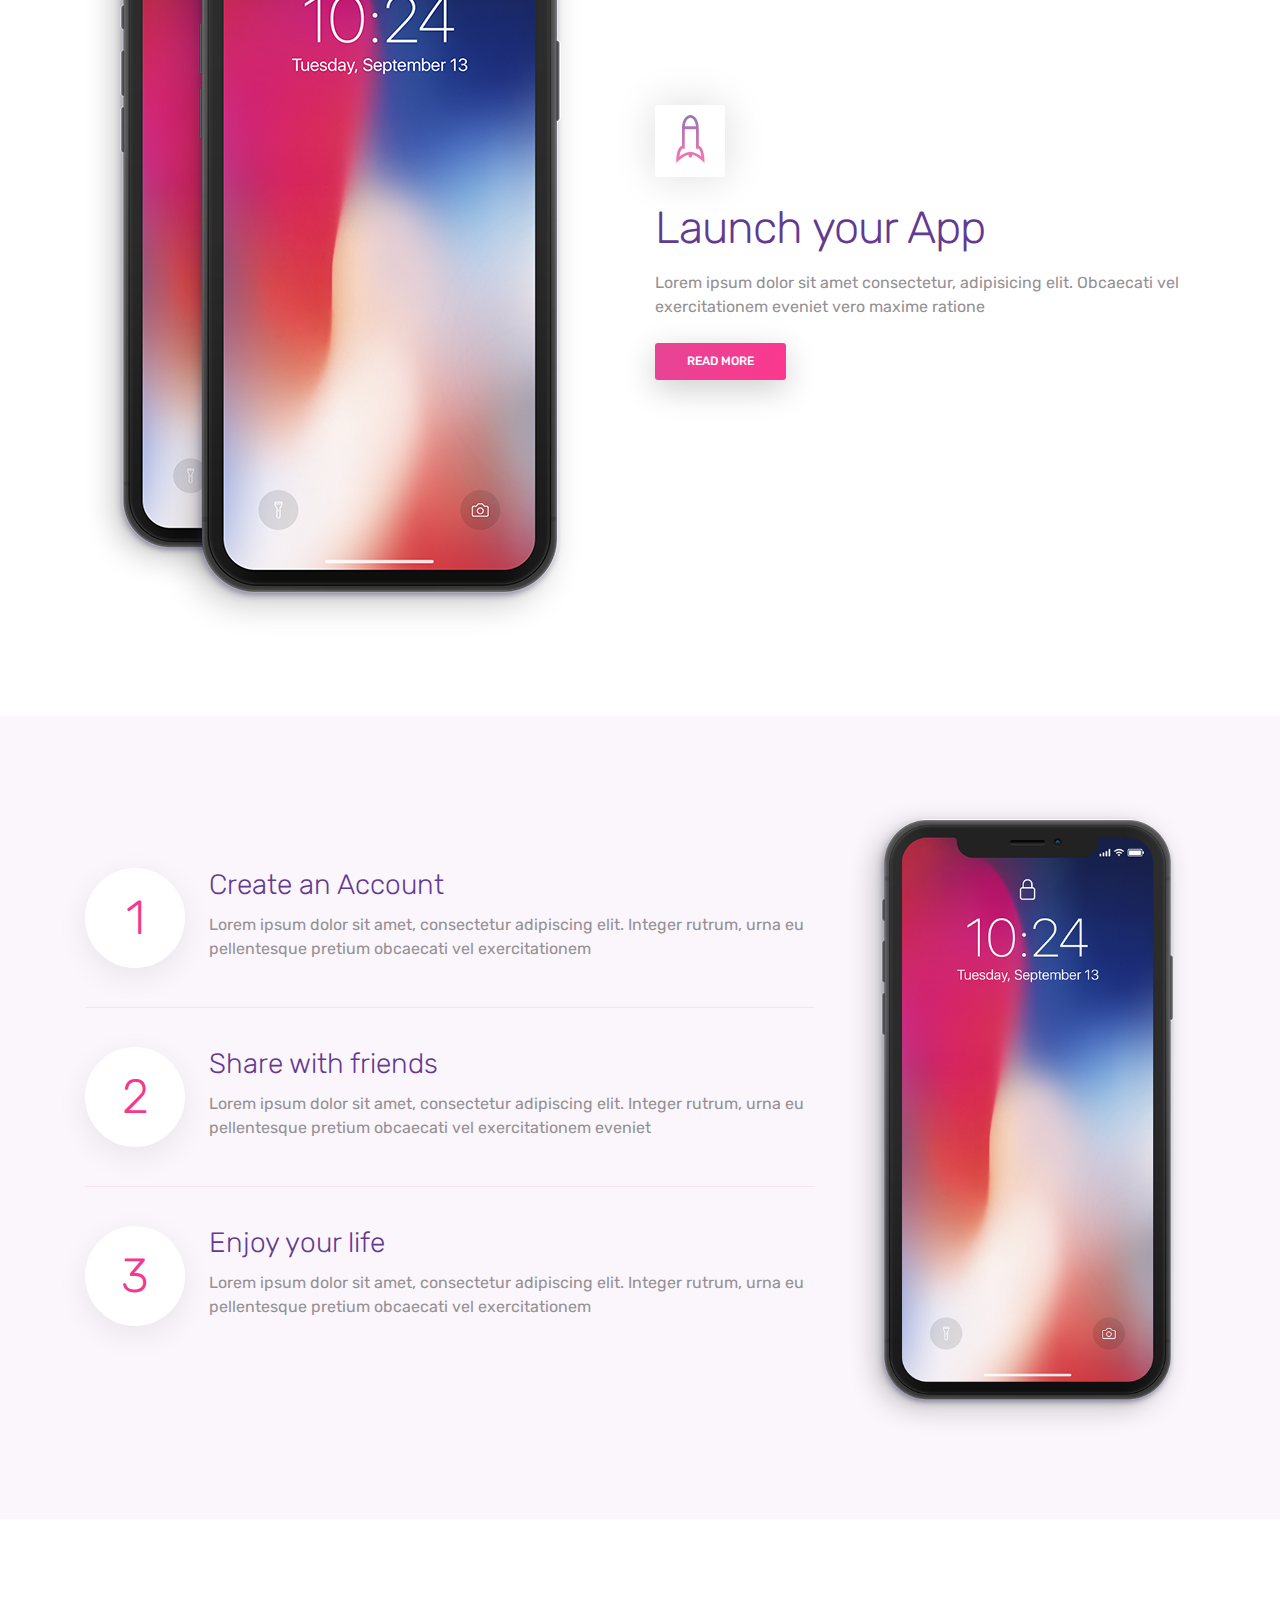
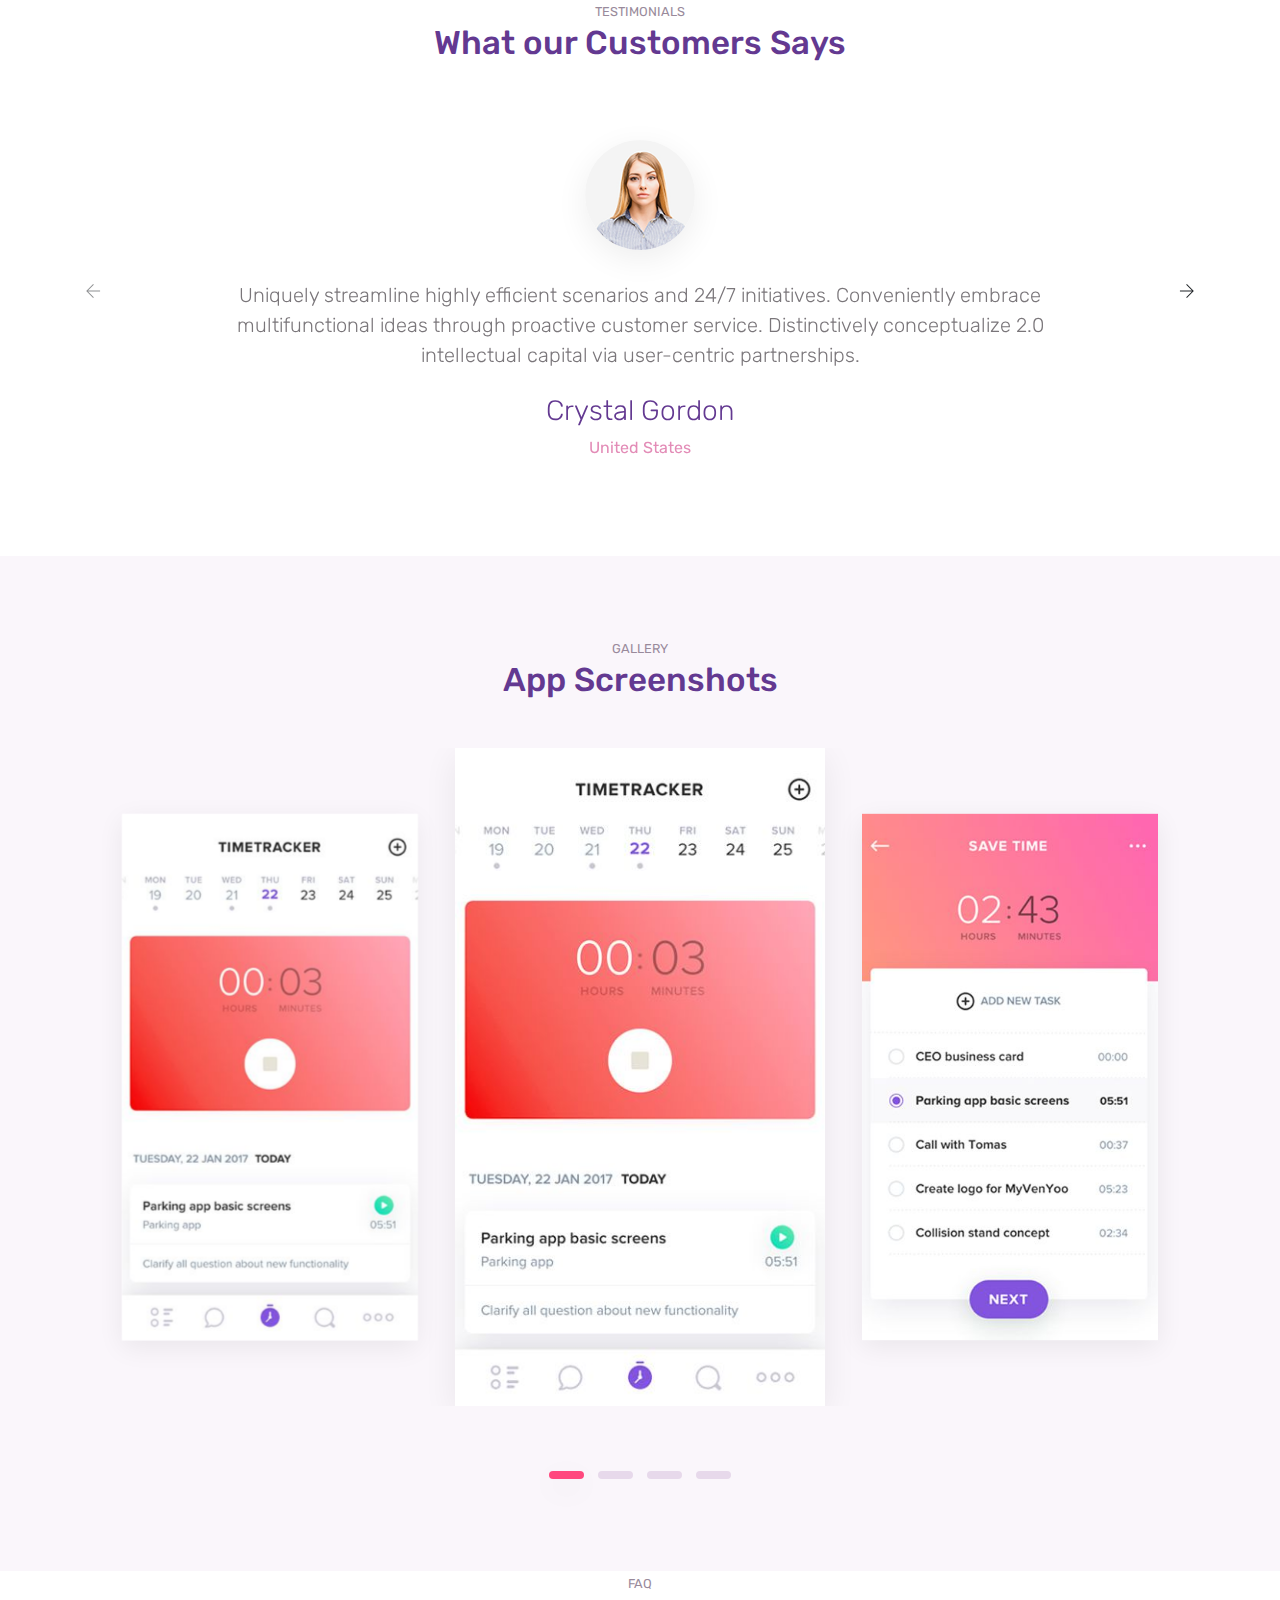
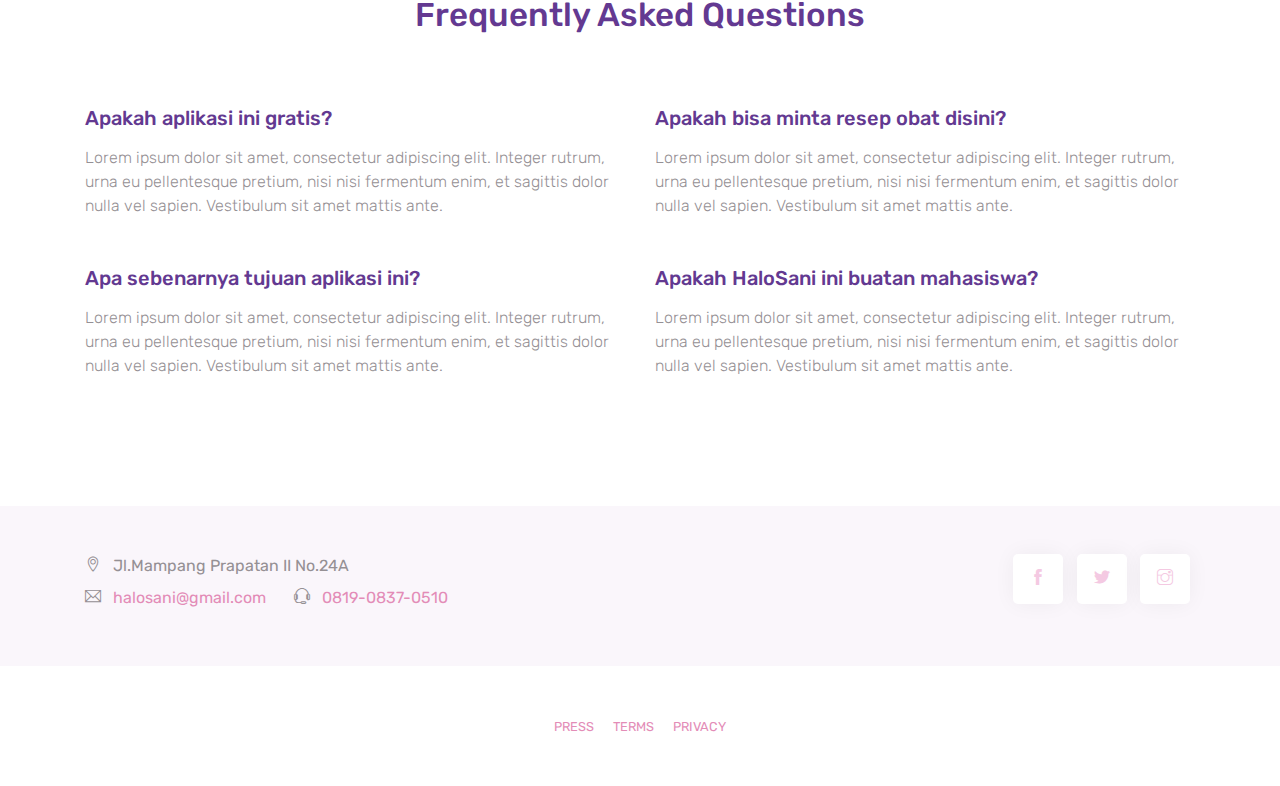
==== commit 229d981f: "updating asset and redesign" ====
--- a/index.html
+++ b/index.html
@@ -63,14 +63,16 @@
             <h1>Welcome to HaloSani</h1>
             <p class="tagline">HaloSani is a platform for someone who concern about <b>Mental Health</b></p>
         </div>
-        <div class="img-holder mt-3"><img src="images/iphonex.png" alt="phone" class="img-fluid"></div>
+        <div class="img-holder mt-3"><img src="images/samsung.png" alt="phone" class="img-fluid"></div>
     </header>
 
-    <div class="client-logos my-5">
+
+    <!-- SPONSOR -->
+    <!-- <div class="client-logos my-5">
         <div class="container text-center">
             <img src="images/client-logos.png" alt="client logos" class="img-fluid">
         </div>
-    </div>
+    </div> -->
 
     <div class="section light-bg" id="features">
 
@@ -179,7 +181,7 @@
                         <div>
 
                             <h2>Courious about Mental Health?</h2>
-                            <p class="lead">Uniquely underwhelm premium outsourcing with proactive leadership skills. </p>
+                            <p class="lead">Uniquely </p>
                             <p>Lorem ipsum dolor sit amet, consectetur adipiscing elit. Integer rutrum, urna eu pellentesque pretium, nisi nisi fermentum enim, et sagittis dolor nulla vel sapien. Vestibulum sit amet mattis ante. Ut placerat dui eu nulla
                                 congue tincidunt ac a nibh. Mauris accumsan pulvinar lorem placerat volutpat. Praesent quis facilisis elit. Sed condimentum neque quis ex porttitor,
                             </p>
@@ -193,7 +195,7 @@
                     <div class="d-flex flex-column flex-lg-row">
                         <div>
                             <h2>Want to do some Research?</h2>
-                            <p class="lead">Uniquely underwhelm premium outsourcing with proactive leadership skills. </p>
+                            <p class="lead">Uniquely  </p>
                             <p>Lorem ipsum dolor sit amet, consectetur adipiscing elit. Integer rutrum, urna eu pellentesque pretium, nisi nisi fermentum enim, et sagittis dolor nulla vel sapien. Vestibulum sit amet mattis ante. Ut placerat dui eu nulla
                                 congue tincidunt ac a nibh. Mauris accumsan pulvinar lorem placerat volutpat. Praesent quis facilisis elit. Sed condimentum neque quis ex porttitor,
                             </p>
@@ -209,7 +211,7 @@
                         <img src="images/graphic.png" alt="graphic" class="img-fluid rounded align-self-start mr-lg-5 mb-5 mb-lg-0">
                         <div>
                             <h2>Have interest with their activity?</h2>
-                            <p class="lead">Uniquely underwhelm premium outsourcing with proactive leadership skills. </p>
+                            <p class="lead">Uniquely </p>
                             <p>Lorem ipsum dolor sit amet, consectetur adipiscing elit. Integer rutrum, urna eu pellentesque pretium, nisi nisi fermentum enim, et sagittis dolor nulla vel sapien. Vestibulum sit amet mattis ante. Ut placerat dui eu nulla
                                 congue tincidunt ac a nibh. Mauris accumsan pulvinar lorem placerat volutpat. Praesent quis facilisis elit. Sed condimentum neque quis ex porttitor,
                             </p>
@@ -223,7 +225,7 @@
                     <div class="d-flex flex-column flex-lg-row">
                         <div>
                             <h2>Live chat when you needed</h2>
-                            <p class="lead">Uniquely underwhelm premium outsourcing with proactive leadership skills. </p>
+                            <p class="lead">Uniquely </p>
                             <p>Lorem ipsum dolor sit amet, consectetur adipiscing elit. Integer rutrum, urna eu pellentesque pretium, nisi nisi fermentum enim, et sagittis dolor nulla vel sapien. Vestibulum sit amet mattis ante. Ut placerat dui eu nulla
                                 congue tincidunt ac a nibh. Mauris accumsan pulvinar lorem placerat volutpat. Praesent quis facilisis elit. Sed condimentum neque quis ex porttitor,
                             </p>
@@ -361,14 +363,14 @@
 
 
 
-    <div class="section" id="pricing">
+    <!-- <div class="section" id="pricing">
         <div class="container">
             <div class="section-title">
                 <small>PRICING</small>
                 <h3>Upgrade to Pro</h3>
-            </div>
-
-            <div class="card-deck">
+            </div> -->
+
+            <!-- <div class="card-deck">
                 <div class="card pricing">
                     <div class="card-head">
                         <small class="text-primary">PERSONAL</small>
@@ -417,7 +419,7 @@
                         <a href="#" class="btn btn-primary btn-lg btn-block">Choose this Plan</a>
                     </div>
                 </div>
-            </div>
+            </div> -->
             <!-- // end .pricing -->
 
 
@@ -436,16 +438,16 @@
 
             <div class="row pt-4">
                 <div class="col-md-6">
-                    <h4 class="mb-3">Can I try before I buy?</h4>
+                    <h4 class="mb-3">Apakah aplikasi ini gratis?</h4>
                     <p class="light-font mb-5">Lorem ipsum dolor sit amet, consectetur adipiscing elit. Integer rutrum, urna eu pellentesque pretium, nisi nisi fermentum enim, et sagittis dolor nulla vel sapien. Vestibulum sit amet mattis ante. </p>
-                    <h4 class="mb-3">What payment methods do you accept?</h4>
+                    <h4 class="mb-3">Apa sebenarnya tujuan aplikasi ini?</h4>
                     <p class="light-font mb-5">Lorem ipsum dolor sit amet, consectetur adipiscing elit. Integer rutrum, urna eu pellentesque pretium, nisi nisi fermentum enim, et sagittis dolor nulla vel sapien. Vestibulum sit amet mattis ante. </p>
 
                 </div>
                 <div class="col-md-6">
-                    <h4 class="mb-3">Can I change my plan later?</h4>
+                    <h4 class="mb-3">Apakah bisa minta resep obat disini?</h4>
                     <p class="light-font mb-5">Lorem ipsum dolor sit amet, consectetur adipiscing elit. Integer rutrum, urna eu pellentesque pretium, nisi nisi fermentum enim, et sagittis dolor nulla vel sapien. Vestibulum sit amet mattis ante. </p>
-                    <h4 class="mb-3">Do you have a contract?</h4>
+                    <h4 class="mb-3">Apakah HaloSani ini buatan mahasiswa?</h4>
                     <p class="light-font mb-5">Lorem ipsum dolor sit amet, consectetur adipiscing elit. Integer rutrum, urna eu pellentesque pretium, nisi nisi fermentum enim, et sagittis dolor nulla vel sapien. Vestibulum sit amet mattis ante. </p>
 
                 </div>
@@ -457,7 +459,7 @@
 
 
 
-    <div class="section bg-gradient">
+    <!-- <div class="section bg-gradient">
         <div class="container">
             <div class="call-to-action">
 
@@ -473,22 +475,22 @@
             </div>
         </div>
 
-    </div>
+    </div> -->
     <!-- // end .section -->
 
     <div class="light-bg py-5" id="contact">
         <div class="container">
             <div class="row">
                 <div class="col-lg-6 text-center text-lg-left">
-                    <p class="mb-2"> <span class="ti-location-pin mr-2"></span> 1485 Pacific St, Brooklyn, NY 11216 USA</p>
+                    <p class="mb-2"> <span class="ti-location-pin mr-2"></span> Jl.Mampang Prapatan II No.24A</p>
                     <div class=" d-block d-sm-inline-block">
                         <p class="mb-2">
-                            <span class="ti-email mr-2"></span> <a class="mr-4" href="mailto:support@mobileapp.com">support@mobileapp.com</a>
+                            <span class="ti-email mr-2"></span> <a class="mr-4" href="mailto:halosani@gmail.com">halosani@gmail.com</a>
                         </p>
                     </div>
                     <div class="d-block d-sm-inline-block">
                         <p class="mb-0">
-                            <span class="ti-headphone-alt mr-2"></span> <a href="tel:51836362800">518-3636-2800</a>
+                            <span class="ti-headphone-alt mr-2"></span> <a href="tel:081908370510">0819-0837-0510</a>
                         </p>
                     </div>
 
@@ -507,8 +509,6 @@
     </div>
     <!-- // end .section -->
     <footer class="my-5 text-center">
-        <!-- Copyright removal is not prohibited! -->
-        <p class="mb-2"><small>COPYRIGHT © 2017. ALL RIGHTS RESERVED. MOBAPP TEMPLATE BY <a href="https://colorlib.com">COLORLIB</a></small></p>
 
         <small>
             <a href="#" class="m-2">PRESS</a>
--- a/css/style.css
+++ b/css/style.css
@@ -31,11 +31,17 @@
 /* GLOBAL
 ----------------------*/
 
+
+
+
 body {
     font-family: 'Rubik', sans-serif;
     position: relative;
-}
-
+    
+}
+::-webkit-scrollbar {
+    display: none;
+}
 a {
     color: #e38cb7;
 }
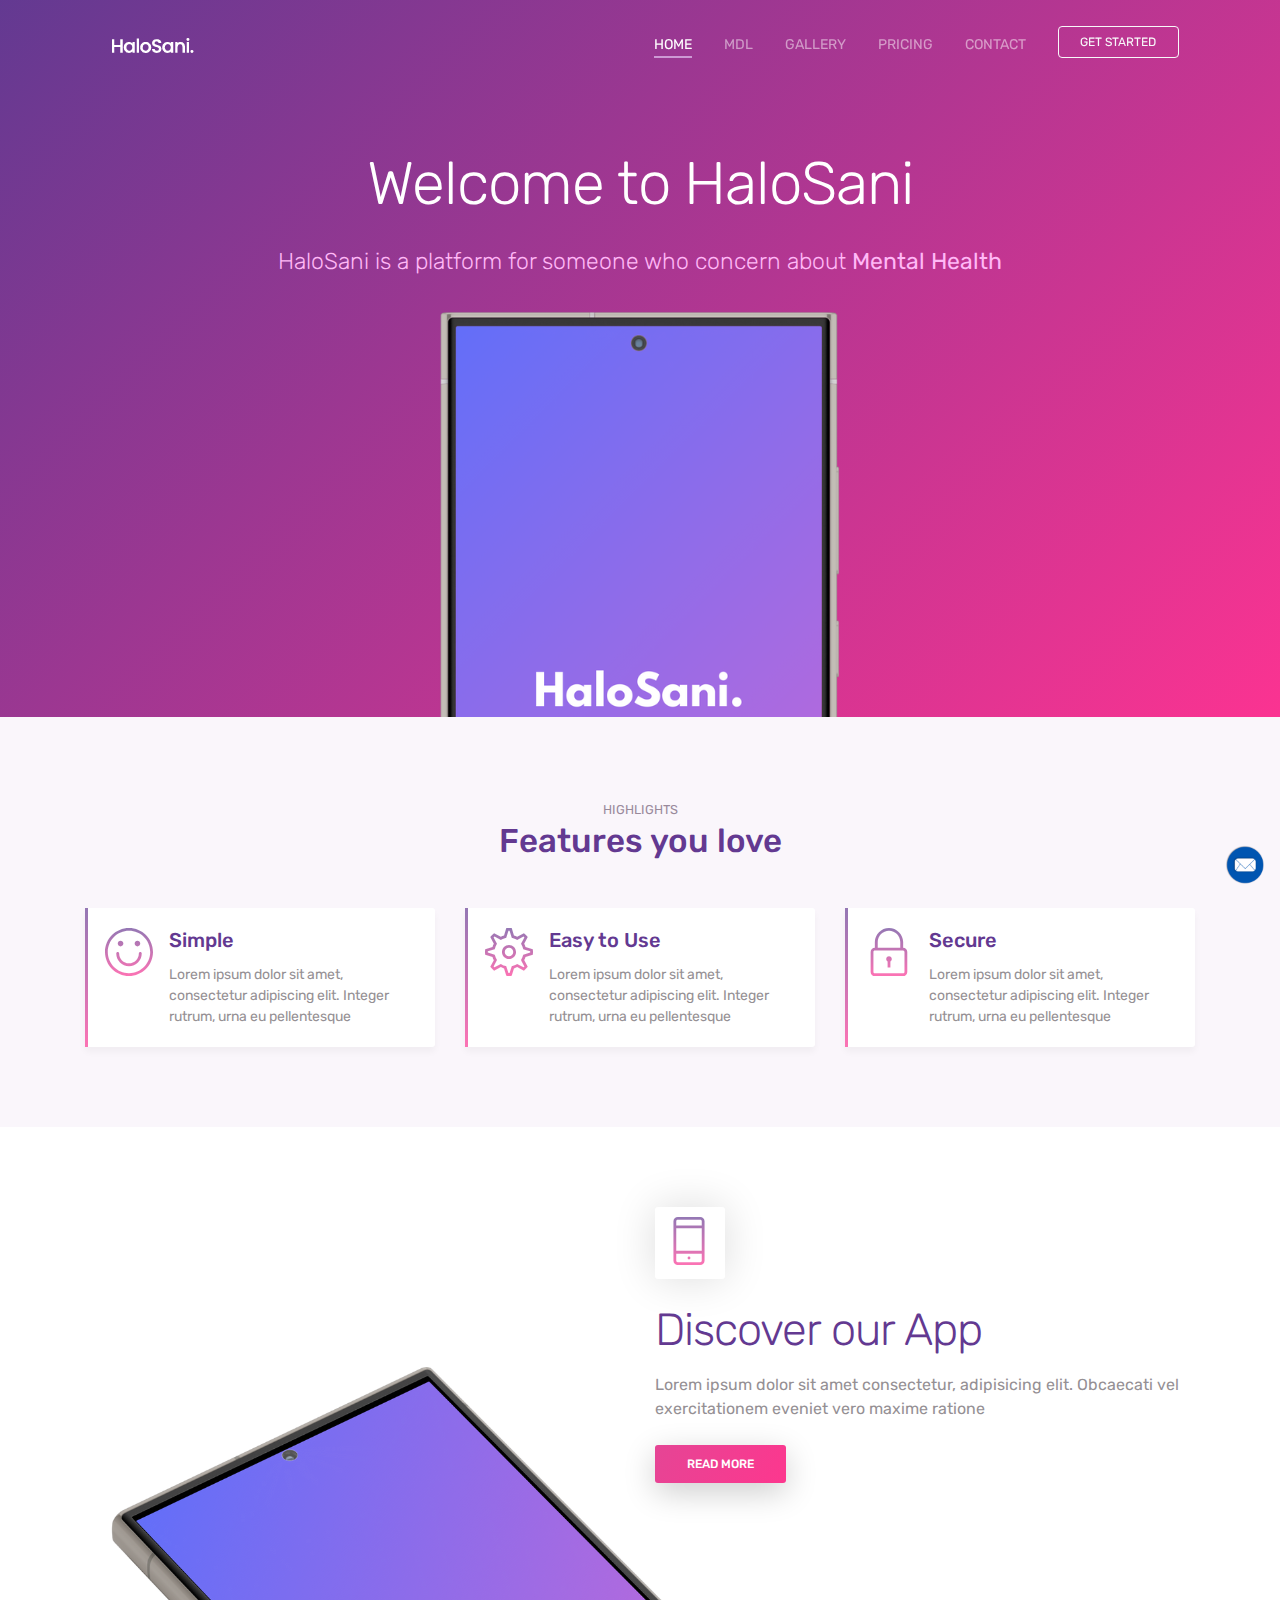
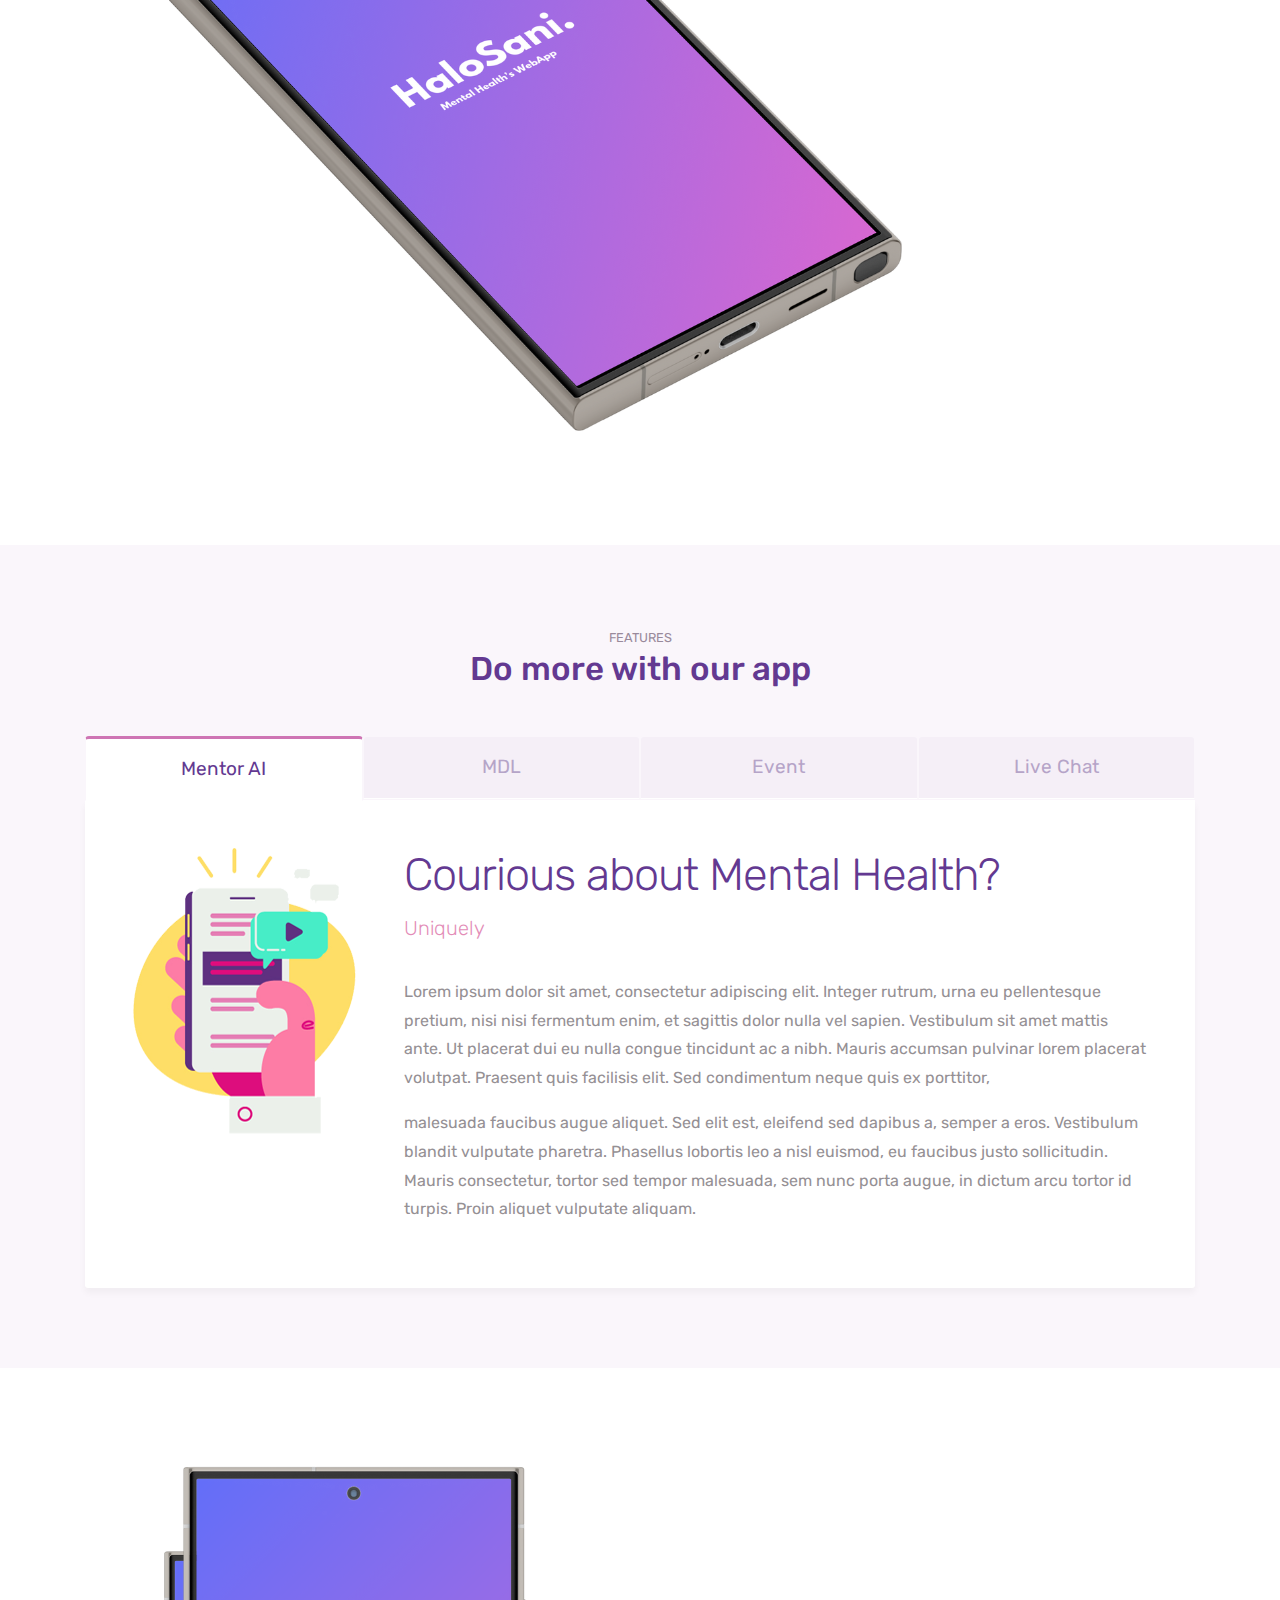
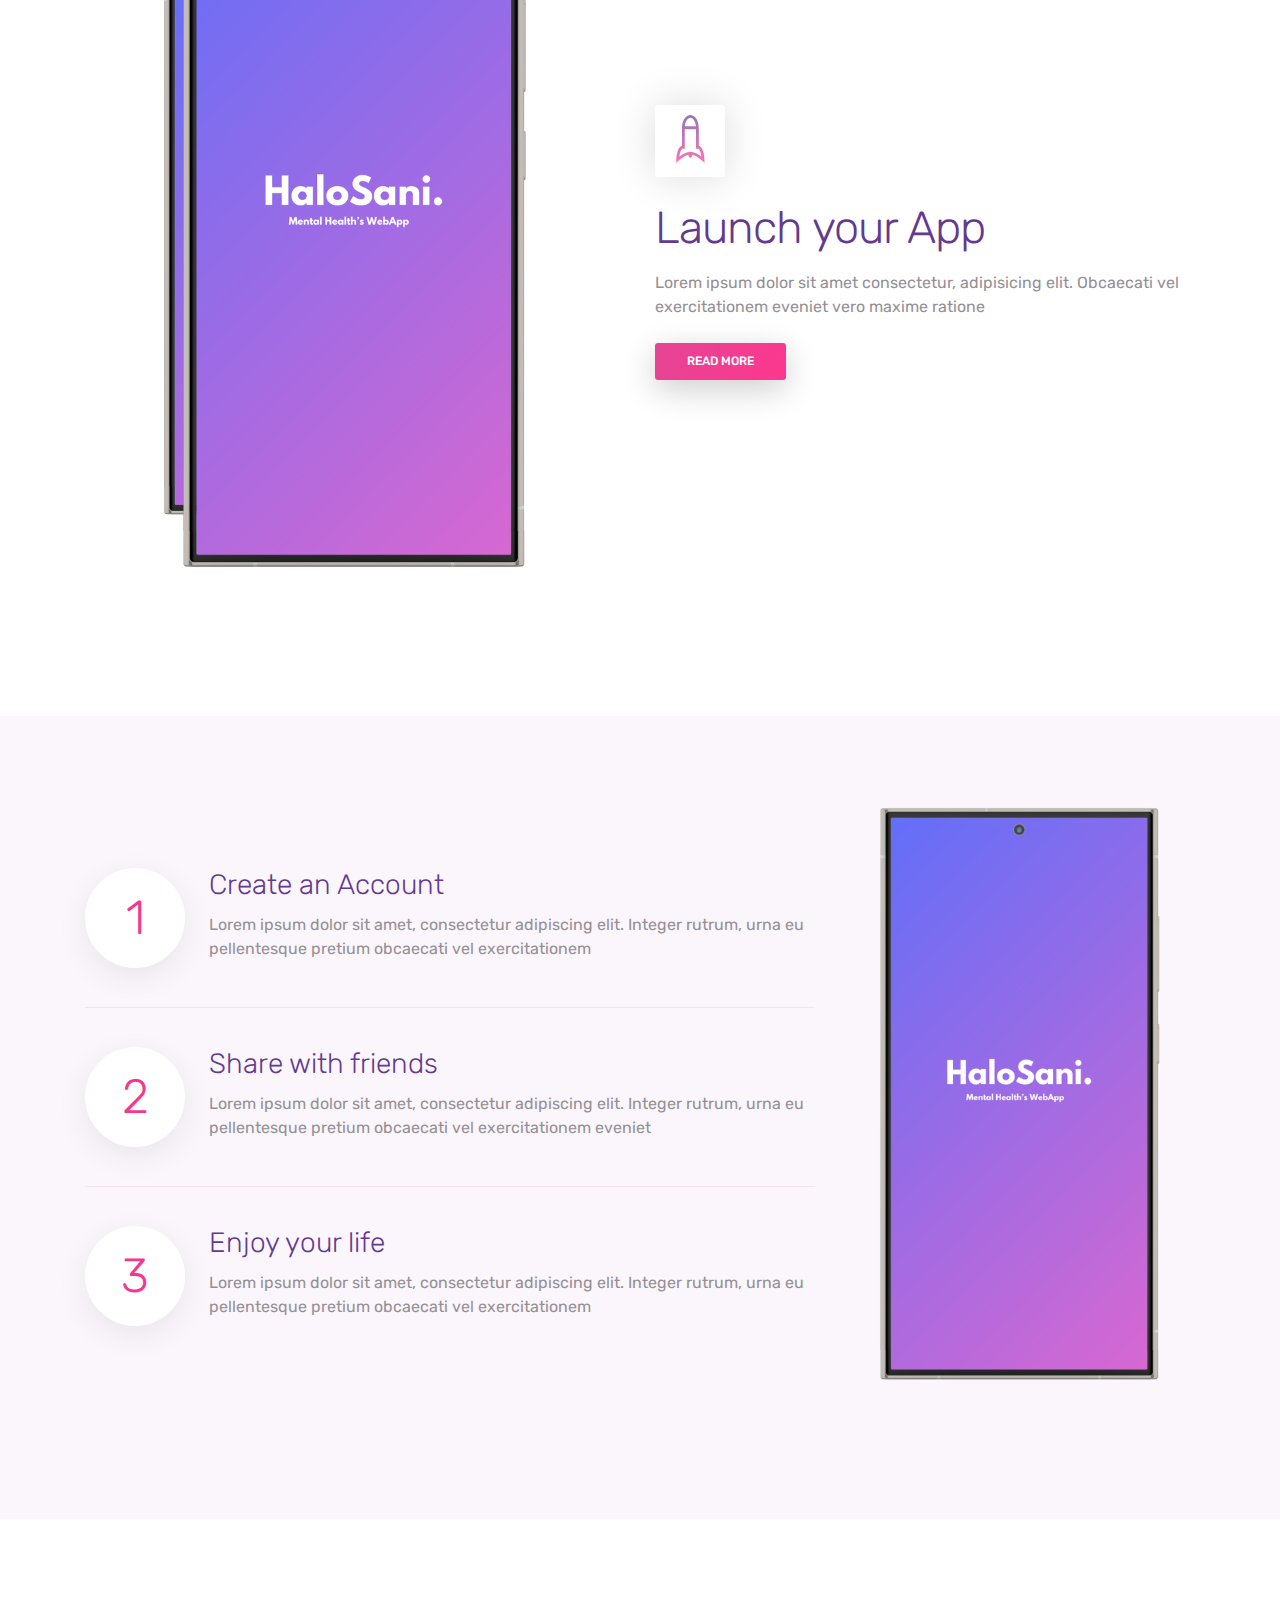
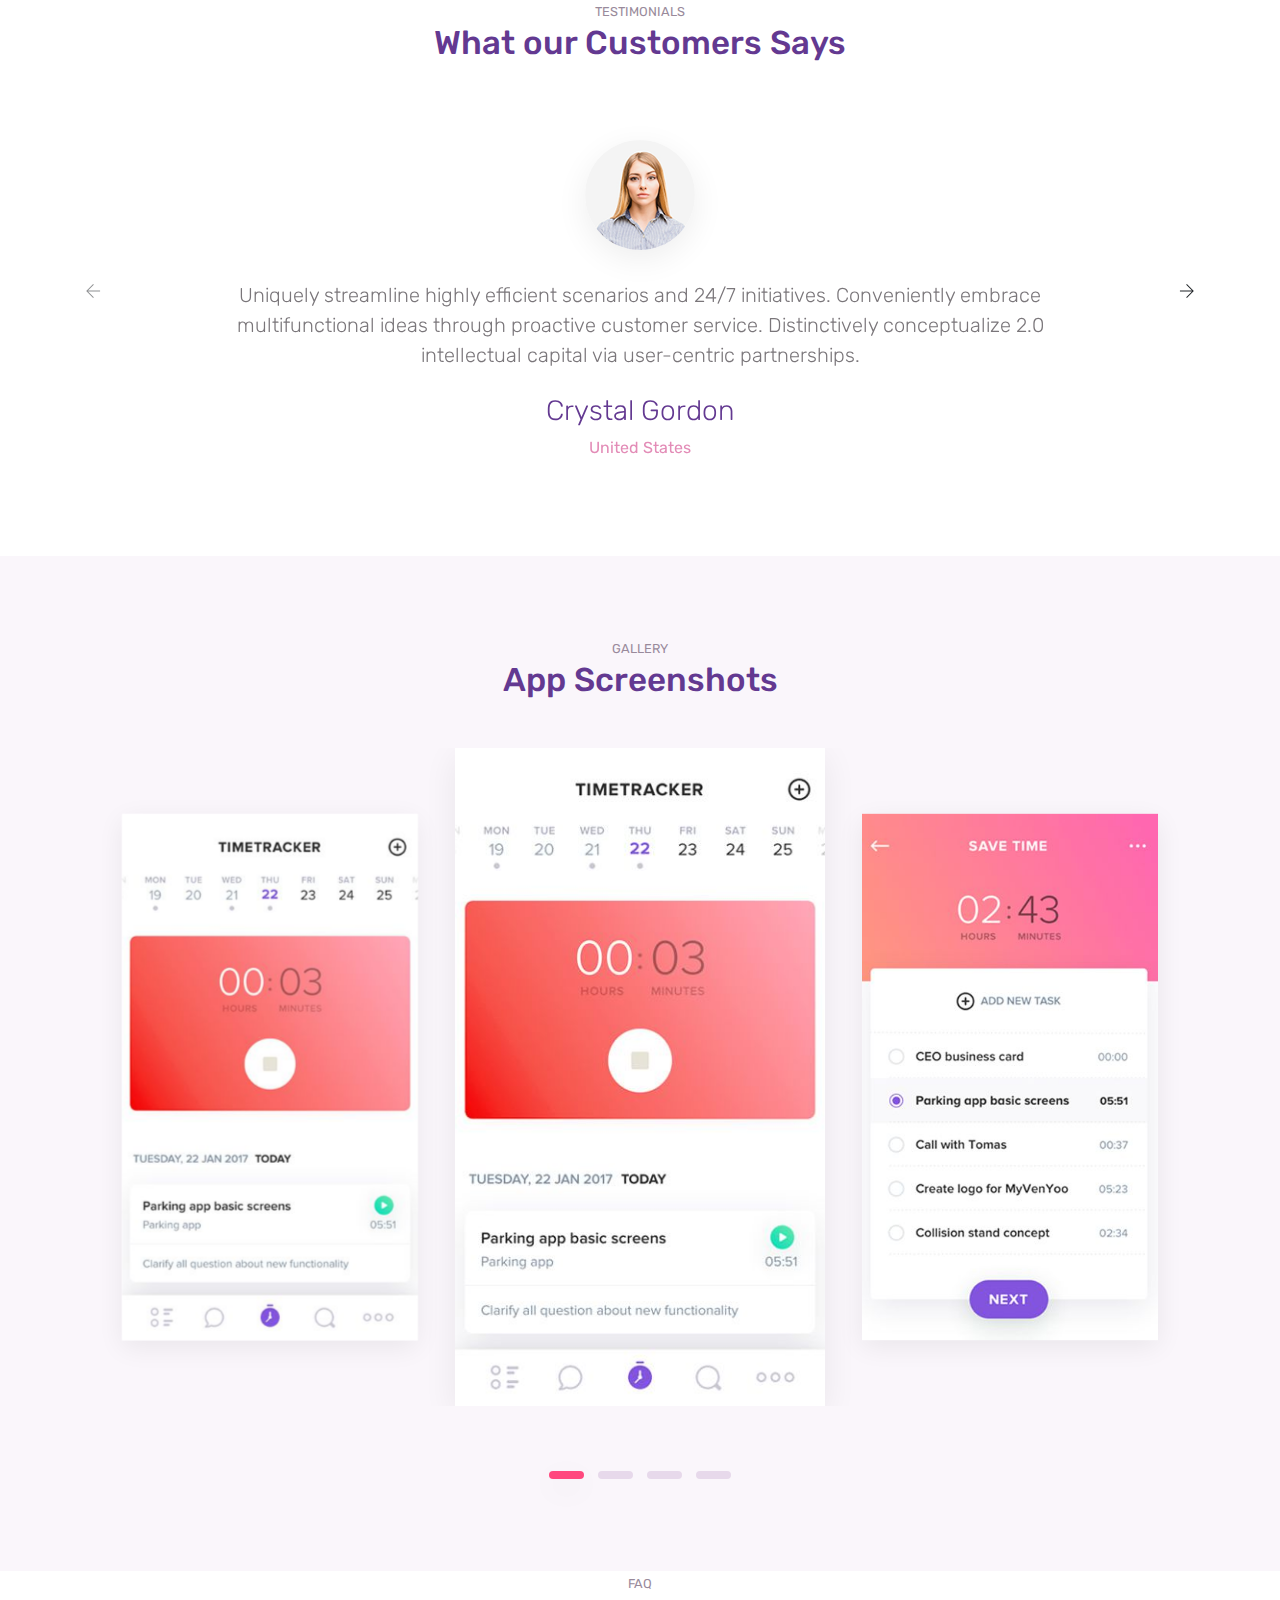
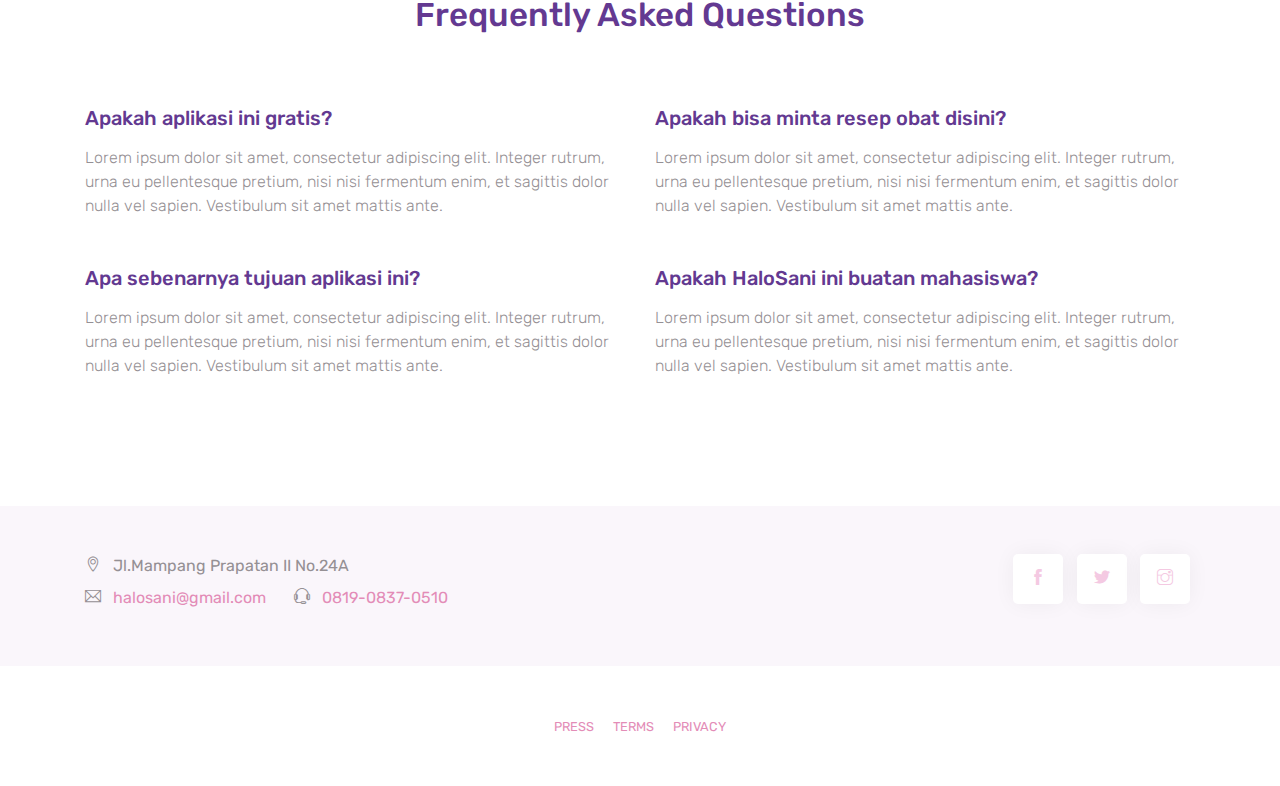
==== commit 43e1bba3: "chatango" ====
--- a/index.html
+++ b/index.html
@@ -1,13 +1,5 @@
 <!doctype html>
 <html lang="en">
-<!--
-
-Page    : index / MobApp
-Version : 1.0
-Author  : Colorlib
-URI     : https://colorlib.com
-
- -->
 
 <head>
     <title>Halosani</title>
@@ -145,7 +137,7 @@
                 </div>
             </div>
             <div class="perspective-phone">
-                <img src="images/perspective.png" alt="perspective phone" class="img-fluid">
+                <img src="images/samsung_r.png" alt="perspective phone" class="img-fluid">
             </div>
         </div>
 
@@ -248,7 +240,7 @@
         <div class="container">
             <div class="row">
                 <div class="col-md-6">
-                    <img src="images/dualphone.png" alt="dual phone" class="img-fluid">
+                    <img src="images/samsung_dual.png" alt="dual phone" class="img-fluid">
                 </div>
                 <div class="col-md-6 d-flex align-items-center">
                     <div>
@@ -295,7 +287,7 @@
                     </ul>
                 </div>
                 <div class="col-md-4">
-                    <img src="images/iphonex.png" alt="iphone" class="img-fluid">
+                    <img src="images/samsung.png" alt="iphone" class="img-fluid">
                 </div>
 
             </div>
@@ -505,6 +497,16 @@
             </div>
 
         </div>
+        <!-- Mini logo that serves as the button -->
+    <img id="message-icon" src="mesage.png" alt="Message Icon">
+
+    <!-- Chatango box -->
+    <div id="chatango-box">
+        <button id="close-btn">X</button>
+        <script id="cid0020000388060766170" data-cfasync="false" async src="https://st.chatango.com/js/gz/emb.js" style="width: 225px;height: 286px;">
+            {"handle":"halosanibox","arch":"js","styles":{"a":"000066","b":100,"c":"FFFFFF","d":"FFFFFF","k":"000066","l":"000066","m":"000066","n":"FFFFFF","p":"10","q":"000066","r":100,"fwtickm":1}}
+        </script>
+    </div>
 
     </div>
     <!-- // end .section -->
